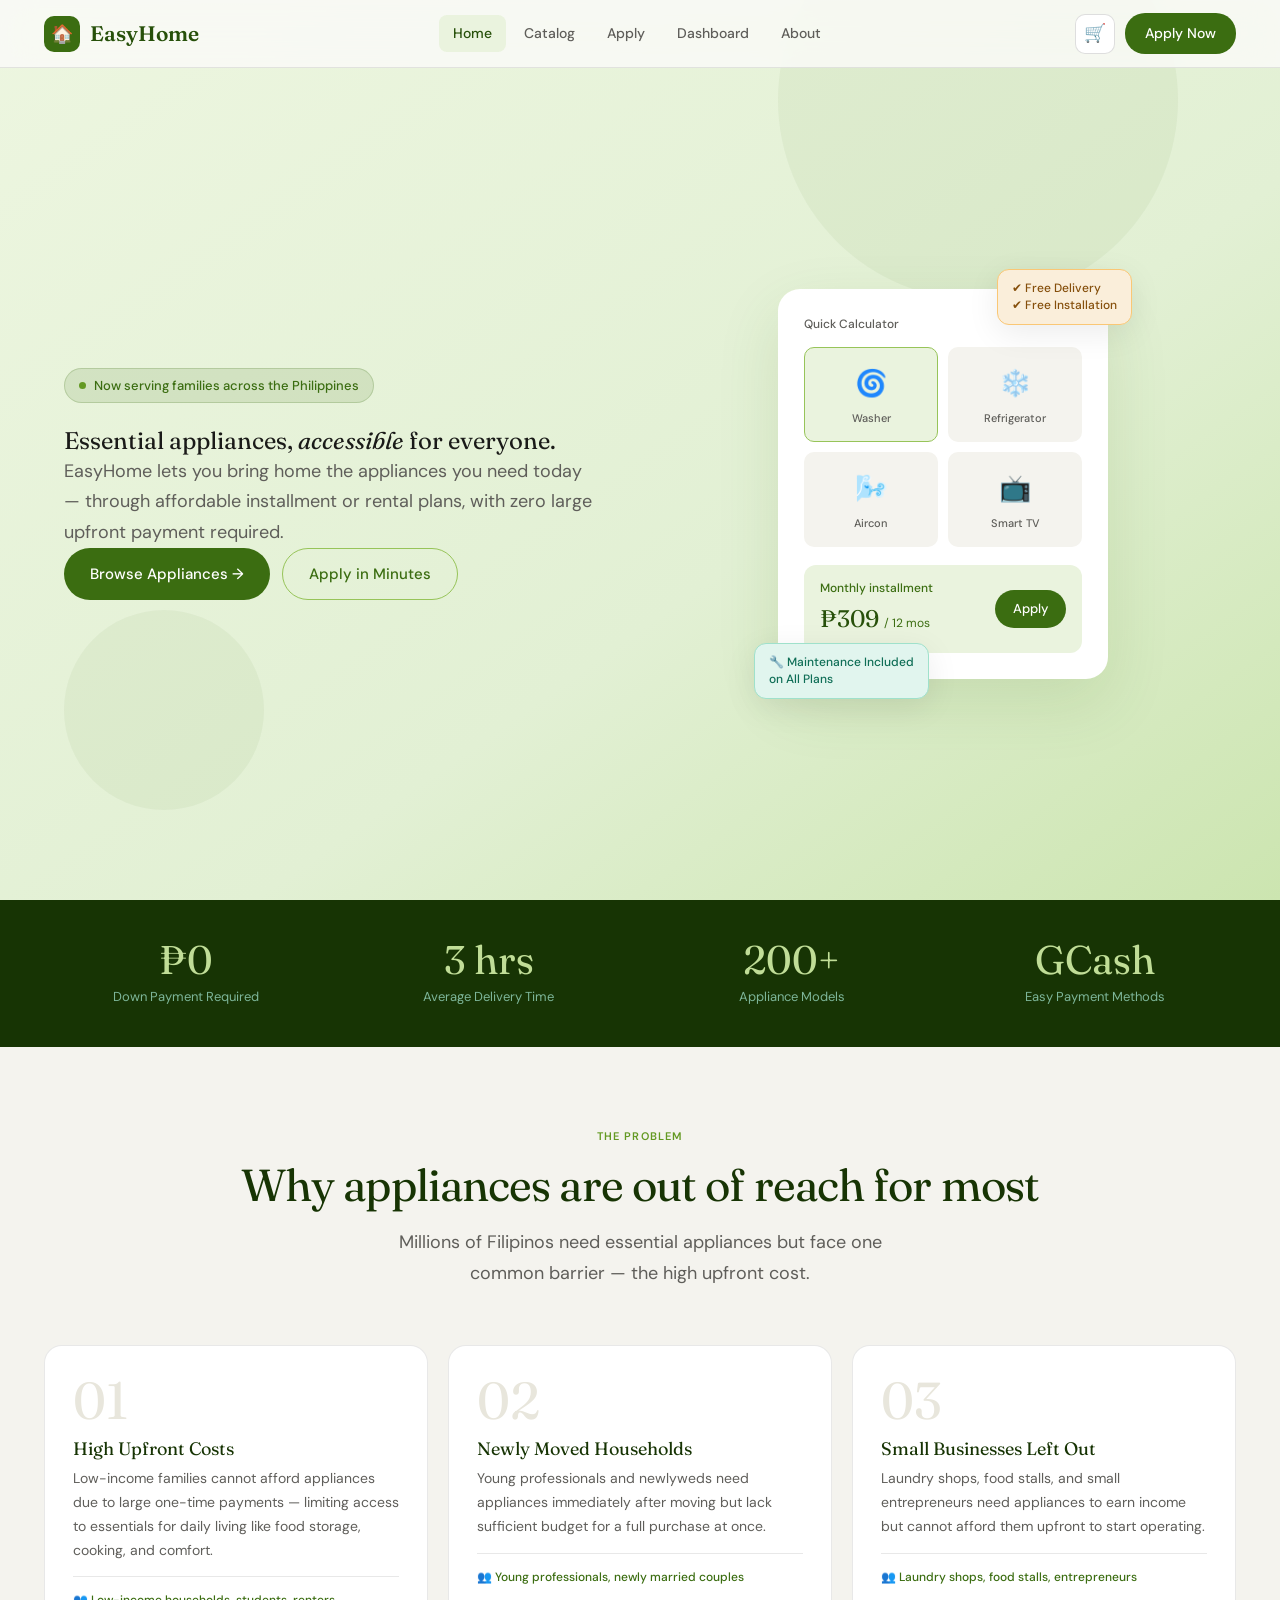
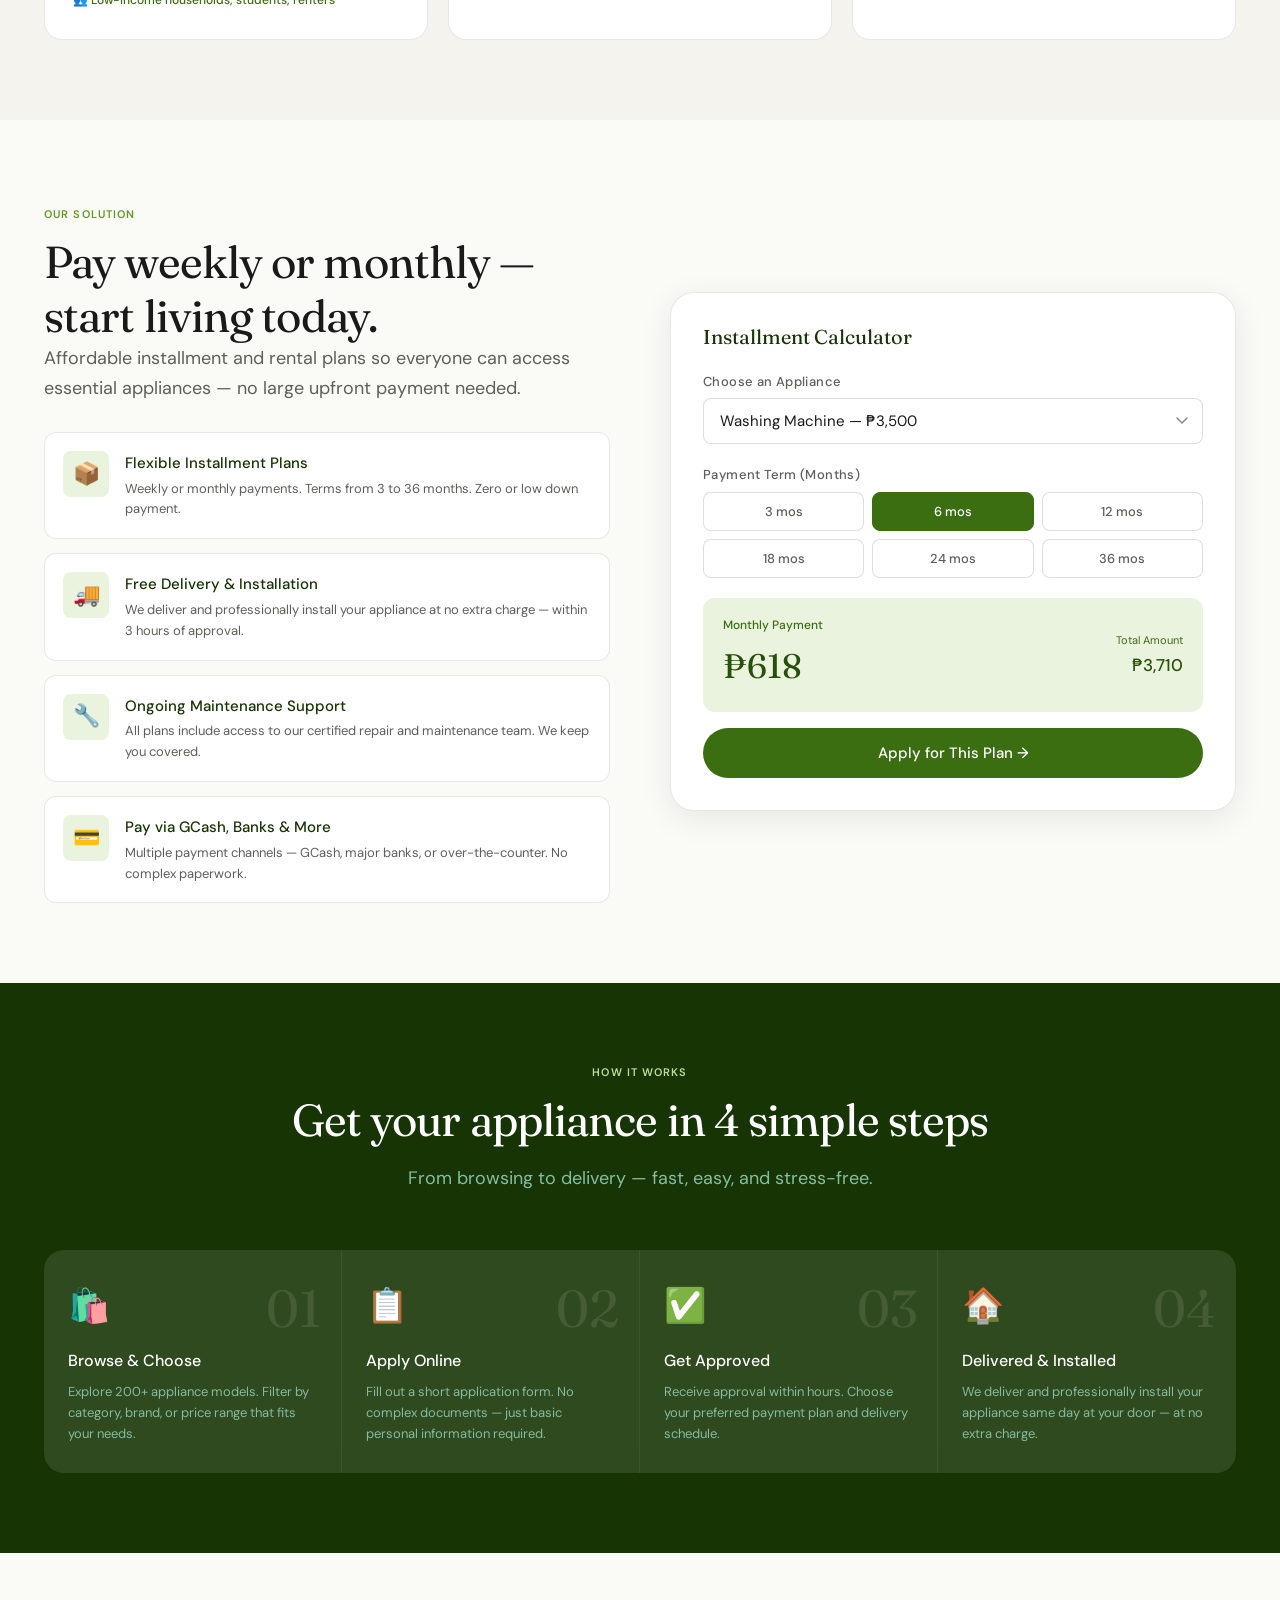
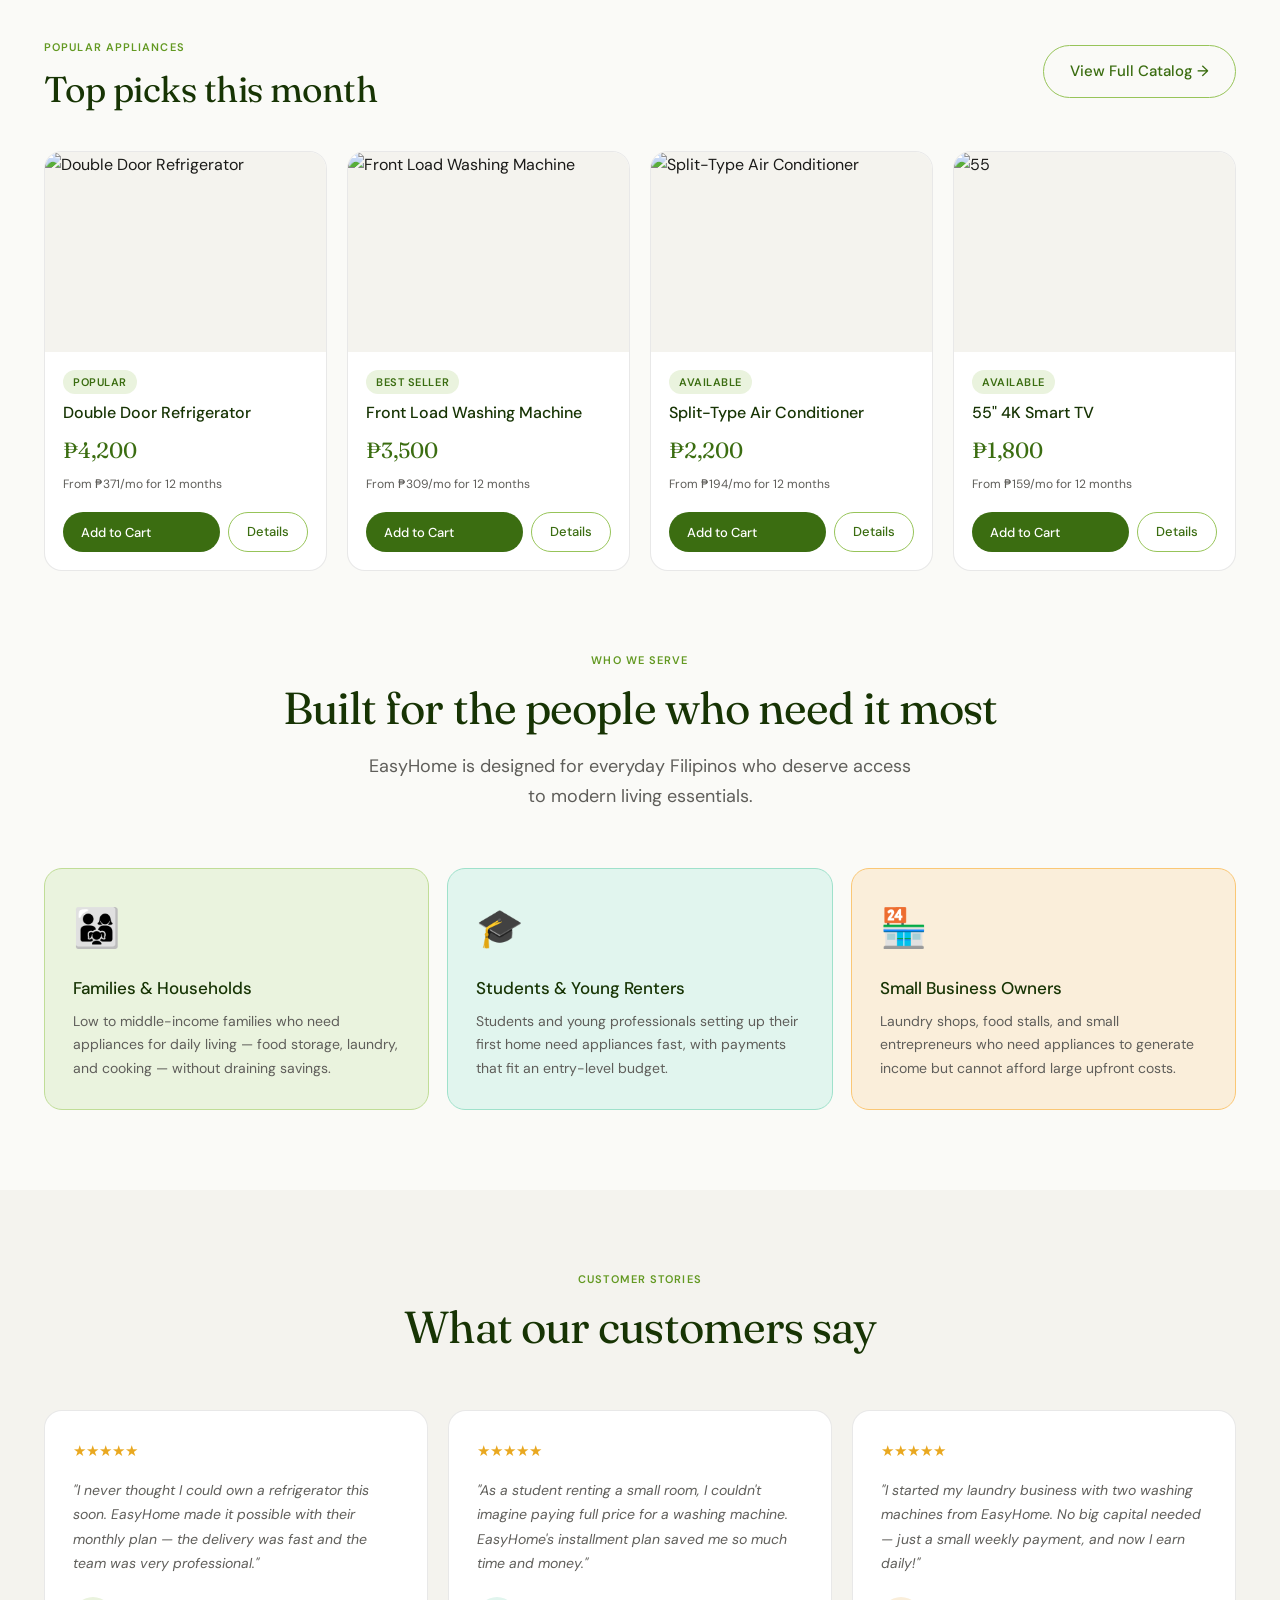
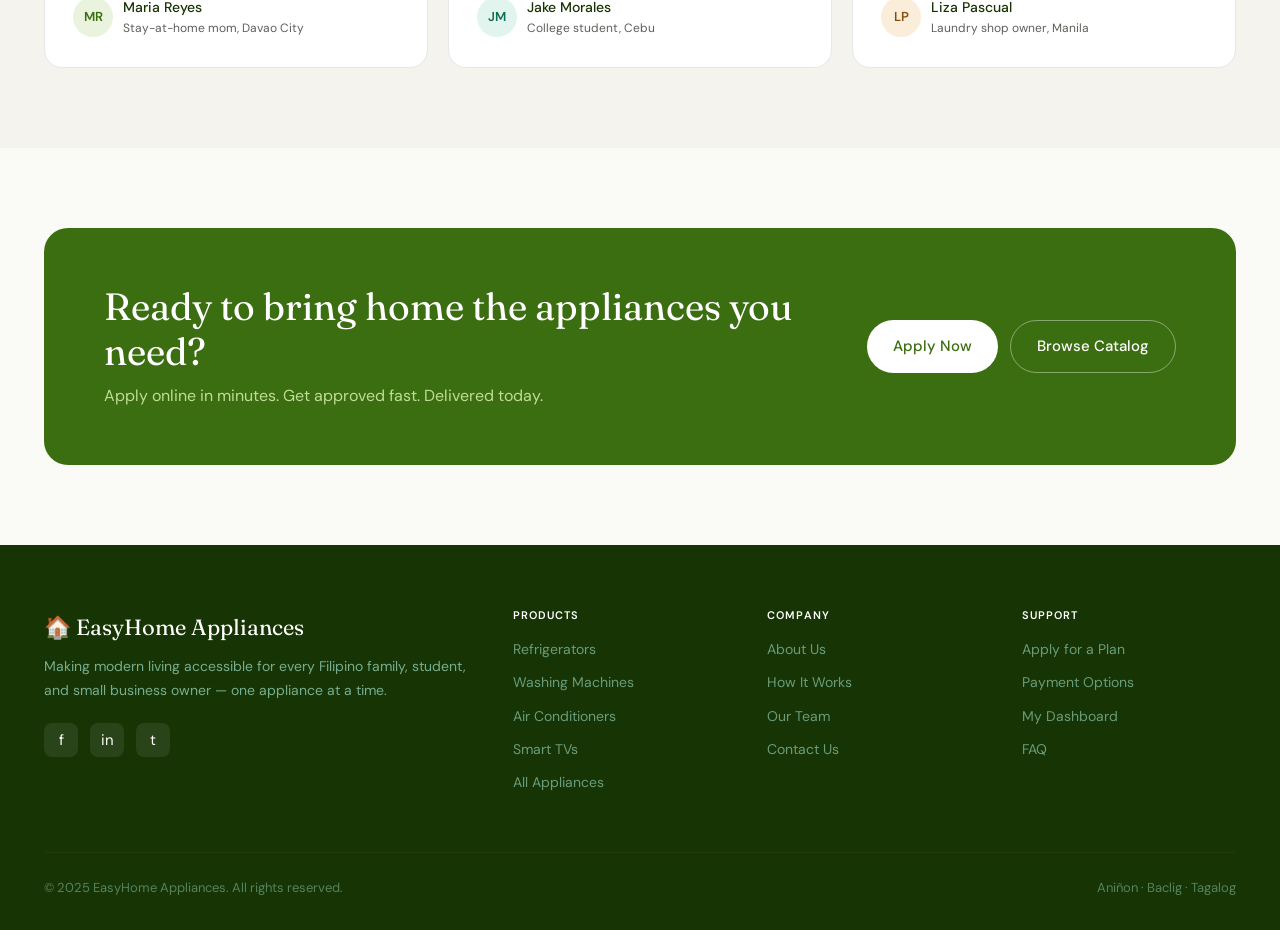
==== index.html @ 380e456b "Add files via upload" ====
<!DOCTYPE html>
<html lang="en">

<head>
  <meta charset="UTF-8">
  <meta name="viewport" content="width=device-width, initial-scale=1.0">
  <title>EasyHome Appliances – Affordable Access to Essential Home Appliances</title>
  <meta name="description"
    content="EasyHome Appliances – Get essential home appliances through affordable installment and rental plans. Zero large upfront payment. Free delivery and installation.">
  <link rel="icon" type="image/svg+xml"
    href="data:image/svg+xml,<svg xmlns='http://www.w3.org/2000/svg' viewBox='0 0 32 32'><rect width='32' height='32' rx='8' fill='%233B6D11'/><text y='22' x='5' font-size='20'>🏠</text></svg>">
  <link
    href="https://fonts.googleapis.com/css2?family=Fraunces:ital,wght@0,300;0,400;0,500;0,600;1,400;1,500&family=DM+Sans:wght@300;400;500;600&display=swap"
    rel="stylesheet">
  <link rel="stylesheet" href="shared.css">
  <style>
    /* PAGE-SPECIFIC */
    .hero-section {
      min-height: 100vh;
      padding-top: var(--nav-h);
      display: grid;
      grid-template-columns: 1fr 1fr;
      align-items: center;
      gap: 60px;
      background: linear-gradient(145deg, #edf6e0 0%, #e2f0d4 60%, #cce5b0 100%);
      position: relative;
      overflow: hidden;
    }

    .hero-content {
      padding: 80px 0 80px 5vw;
      max-width: 600px;
    }

    .hero-badge {
      display: inline-flex;
      align-items: center;
      gap: 8px;
      background: rgba(59, 109, 17, .12);
      border: 1px solid rgba(59, 109, 17, .2);
      color: var(--g600);
      padding: 6px 14px;
      border-radius: 20px;
      font-size: 13px;
      font-weight: 500;
      margin-bottom: 24px;
    }

    .hero-badge .dot {
      width: 7px;
      height: 7px;
      background: var(--g400);
      border-radius: 50%;
      animation: pulse 2s infinite;
    }

    @keyframes pulse {

      0%,
      100% {
        opacity: 1;
      }

      50% {
        opacity: .4;
      }
    }

    .hero h1 {
      font-size: clamp(42px, 5.5vw, 68px);
      letter-spacing: -0.028em;
      color: var(--g900);
      margin-bottom: 20px;
    }

    .hero h1 em {
      font-style: italic;
      color: var(--g400);
    }

    .hero .lead {
      max-width: 480px;
      margin-bottom: 36px;
    }

    .hero-btns {
      display: flex;
      gap: 12px;
      flex-wrap: wrap;
    }

    .hero-visual {
      padding-right: 5vw;
      display: flex;
      justify-content: center;
    }

    .hero-card {
      background: white;
      border-radius: 22px;
      padding: 26px;
      box-shadow: 0 24px 64px rgba(59, 109, 17, .12);
      width: 330px;
      position: relative;
      animation: heroFloat 6s ease-in-out infinite;
    }

    @keyframes heroFloat {

      0%,
      100% {
        transform: translateY(0);
      }

      50% {
        transform: translateY(-10px);
      }
    }

    .hero-card-appliances {
      display: grid;
      grid-template-columns: 1fr 1fr;
      gap: 10px;
      margin-bottom: 18px;
    }

    .hca-item {
      background: var(--gray1);
      border-radius: 10px;
      padding: 14px;
      text-align: center;
      cursor: pointer;
      border: 1.5px solid transparent;
      transition: all var(--transition);
    }

    .hca-item:hover,
    .hca-item.active {
      background: var(--g50);
      border-color: var(--g200);
    }

    .hca-icon {
      font-size: 26px;
    }

    .hca-name {
      font-size: 11px;
      font-weight: 500;
      color: var(--muted);
      margin-top: 4px;
    }

    .hero-plan-strip {
      background: var(--g50);
      border-radius: 12px;
      padding: 14px 16px;
      display: flex;
      align-items: center;
      justify-content: space-between;
    }

    .hero-plan-label {
      font-size: 12px;
      color: var(--g600);
      font-weight: 500;
    }

    .hero-plan-price {
      font-family: 'Fraunces', serif;
      font-size: 24px;
      color: var(--g800);
    }

    .hero-plan-price small {
      font-family: 'DM Sans';
      font-size: 12px;
      color: var(--g600);
    }

    .hero-pill {
      position: absolute;
      border-radius: 12px;
      padding: 10px 14px;
      font-size: 12px;
      font-weight: 500;
      line-height: 1.4;
      box-shadow: var(--shadow-md);
      animation: heroFloat 6s ease-in-out infinite;
    }

    .hero-pill-1 {
      top: -20px;
      right: -24px;
      background: var(--a50);
      color: var(--a600);
      border: 1px solid var(--a100);
      animation-delay: -2s;
    }

    .hero-pill-2 {
      bottom: -20px;
      left: -24px;
      background: var(--t50);
      color: var(--t600);
      border: 1px solid var(--t100);
      animation-delay: -4s;
    }

    .hero-circles {
      position: absolute;
      inset: 0;
      pointer-events: none;
    }

    .hc {
      position: absolute;
      border-radius: 50%;
      background: rgba(59, 109, 17, .05);
    }

    /* PROBLEMS SECTION */
    .problems-section {
      background: var(--gray1);
      padding: 80px 0;
    }

    /* SOLUTION SECTION */
    .solution-grid {
      display: grid;
      grid-template-columns: 1fr 1fr;
      gap: 60px;
      align-items: center;
    }

    .solution-features {
      display: flex;
      flex-direction: column;
      gap: 14px;
    }

    .calc-card {
      background: white;
      border-radius: var(--radius-xl);
      padding: 32px;
      border: 1px solid var(--border);
      box-shadow: var(--shadow-md);
    }

    .months-grid {
      display: grid;
      grid-template-columns: repeat(3, 1fr);
      gap: 8px;
    }

    .month-btn {
      padding: 10px 6px;
      border: 1.5px solid var(--border-md);
      border-radius: var(--radius-sm);
      background: white;
      font-size: 13px;
      color: var(--muted);
      font-family: 'DM Sans';
      transition: all var(--transition);
      font-weight: 500;
    }

    .month-btn:hover {
      border-color: var(--g200);
      color: var(--g600);
    }

    .month-btn.active {
      background: var(--g600);
      color: white;
      border-color: var(--g600);
    }

    .calc-result-box {
      background: var(--g50);
      border-radius: var(--radius-md);
      padding: 18px 20px;
      margin-top: 18px;
      display: flex;
      align-items: center;
      justify-content: space-between;
    }

    .calc-monthly-amt {
      font-family: 'Fraunces', serif;
      font-size: 34px;
      color: var(--g800);
    }

    /* HOW IT WORKS */
    .how-section {
      background: var(--g900);
      padding: 80px 0;
    }

    .how-grid {
      display: grid;
      grid-template-columns: repeat(4, 1fr);
      background: rgba(255, 255, 255, .06);
      border-radius: 20px;
      overflow: hidden;
    }

    /* CATALOG PREVIEW */
    .products-grid {
      display: grid;
      grid-template-columns: repeat(auto-fill, minmax(250px, 1fr));
      gap: 20px;
    }

    /* WHO WE SERVE */
    .users-grid {
      display: grid;
      grid-template-columns: repeat(3, 1fr);
      gap: 18px;
    }

    .user-card {
      border-radius: var(--radius-lg);
      padding: 28px;
      border: 1px solid transparent;
      transition: transform var(--transition), box-shadow var(--transition);
    }

    .user-card:hover {
      transform: translateY(-3px);
      box-shadow: var(--shadow-md);
    }

    .uc-green {
      background: var(--g50);
      border-color: var(--g100);
    }

    .uc-teal {
      background: var(--t50);
      border-color: var(--t100);
    }

    .uc-amber {
      background: var(--a50);
      border-color: var(--a100);
    }

    .user-emoji {
      font-size: 38px;
      margin-bottom: 14px;
    }

    .user-type {
      font-size: 17px;
      font-weight: 500;
      color: var(--g900);
      margin-bottom: 8px;
    }

    .user-desc {
      font-size: 14px;
      color: var(--muted);
      line-height: 1.7;
    }

    @media (max-width:900px) {
      .hero-section {
        grid-template-columns: 1fr;
      }

      .hero-visual {
        display: none;
      }

      .hero-content {
        padding: 80px 5vw 60px;
      }

      .solution-grid {
        grid-template-columns: 1fr;
      }

      .how-grid {
        grid-template-columns: repeat(2, 1fr);
      }

      .users-grid {
        grid-template-columns: 1fr;
      }
    }

    @media (max-width:768px) {
      .how-grid {
        grid-template-columns: 1fr;
      }
    }
  </style>
</head>

<body>

  <!-- ════════════ NAV ════════════ -->
  <nav id="main-nav">
    <div class="nav-inner">
      <a class="nav-logo" href="index.html">
        <div class="nav-logo-mark">🏠</div>
        EasyHome
      </a>
      <div class="nav-links">
        <a class="nav-link active" href="index.html">Home</a>
        <a class="nav-link" href="catalog.html">Catalog</a>
        <a class="nav-link" href="apply.html">Apply</a>
        <a class="nav-link" href="dashboard.html">Dashboard</a>
        <a class="nav-link" href="about.html">About</a>
      </div>
      <div class="nav-actions">
        <a class="nav-cart-btn" href="dashboard.html#cart">
          🛒
          <span id="cart-badge"></span>
        </a>
        <a class="btn-nav-primary" href="apply.html">Apply Now</a>
        <button class="hamburger" id="hamburger" aria-label="Menu">
          <span></span><span></span><span></span>
        </button>
      </div>
    </div>
  </nav>

  <!-- Mobile Menu -->
  <div class="mobile-menu" id="mobile-menu">
    <a class="nav-link" href="index.html">Home</a>
    <a class="nav-link" href="catalog.html">Catalog</a>
    <a class="nav-link" href="apply.html">Apply</a>
    <a class="nav-link" href="dashboard.html">Dashboard</a>
    <a class="nav-link" href="about.html">About</a>
    <a class="btn btn-primary btn-sm" href="apply.html" style="margin-top:8px;width:fit-content;">Apply Now</a>
  </div>

  <!-- ════════════ HERO ════════════ -->
  <section class="hero-section">
    <div class="hero-circles">
      <div class="hc"
        style="width:400px;height:400px;top:-100px;right:8%;animation:floatCircle 14s ease-in-out infinite;"></div>
      <div class="hc"
        style="width:200px;height:200px;bottom:10%;left:5%;animation:floatCircle 10s ease-in-out infinite reverse;">
      </div>
    </div>
    <div class="hero-content">
      <div class="hero-badge" data-reveal><span class="dot"></span> Now serving families across the Philippines</div>
      <h1 data-reveal data-reveal-delay="1">Essential appliances, <em>accessible</em> for everyone.</h1>
      <p class="lead" data-reveal data-reveal-delay="2">EasyHome lets you bring home the appliances you need today —
        through affordable installment or rental plans, with zero large upfront payment required.</p>
      <div class="hero-btns" data-reveal data-reveal-delay="3">
        <a class="btn btn-primary" href="catalog.html">Browse Appliances →</a>
        <a class="btn btn-secondary" href="apply.html">Apply in Minutes</a>
      </div>
    </div>
    <div class="hero-visual" data-reveal data-reveal-delay="2">
      <div class="hero-card">
        <p style="font-size:12px;color:var(--muted);font-weight:500;margin-bottom:12px;">Quick Calculator</p>
        <div class="hero-card-appliances">
          <div class="hca-item active" onclick="heroSetAppliance(this,3500)">
            <div class="hca-icon">🌀</div>
            <div class="hca-name">Washer</div>
          </div>
          <div class="hca-item" onclick="heroSetAppliance(this,4200)">
            <div class="hca-icon">❄️</div>
            <div class="hca-name">Refrigerator</div>
          </div>
          <div class="hca-item" onclick="heroSetAppliance(this,2200)">
            <div class="hca-icon">🌬️</div>
            <div class="hca-name">Aircon</div>
          </div>
          <div class="hca-item" onclick="heroSetAppliance(this,1800)">
            <div class="hca-icon">📺</div>
            <div class="hca-name">Smart TV</div>
          </div>
        </div>
        <div class="hero-plan-strip">
          <div>
            <div class="hero-plan-label">Monthly installment</div>
            <div class="hero-plan-price" id="hero-price">₱309 <small>/ 12 mos</small></div>
          </div>
          <a href="apply.html" class="btn btn-primary btn-sm">Apply</a>
        </div>
        <div class="hero-pill hero-pill-1">✔ Free Delivery<br>✔ Free Installation</div>
        <div class="hero-pill hero-pill-2">🔧 Maintenance Included<br>on All Plans</div>
      </div>
    </div>
  </section>

  <!-- ════════════ STATS ════════════ -->
  <section class="stats-bar">
    <div class="container">
      <div class="stats-grid">
        <div data-reveal>
          <div class="stat-num">₱0</div>
          <div class="stat-label">Down Payment Required</div>
        </div>
        <div data-reveal data-reveal-delay="1">
          <div class="stat-num">3 hrs</div>
          <div class="stat-label">Average Delivery Time</div>
        </div>
        <div data-reveal data-reveal-delay="2">
          <div class="stat-num">200+</div>
          <div class="stat-label">Appliance Models</div>
        </div>
        <div data-reveal data-reveal-delay="3">
          <div class="stat-num">GCash</div>
          <div class="stat-label">Easy Payment Methods</div>
        </div>
      </div>
    </div>
  </section>

  <!-- ════════════ PROBLEMS ════════════ -->
  <section class="problems-section" id="problems">
    <div class="container">
      <div class="section-header" data-reveal>
        <span class="label">The Problem</span>
        <h2 class="display-2">Why appliances are out of reach for most</h2>
        <p class="lead">Millions of Filipinos need essential appliances but face one common barrier — the high upfront
          cost.</p>
      </div>
      <div class="grid-3">
        <div class="problem-card" data-reveal>
          <div class="problem-num">01</div>
          <h3 class="problem-title">High Upfront Costs</h3>
          <p class="problem-desc">Low-income families cannot afford appliances due to large one-time payments — limiting
            access to essentials for daily living like food storage, cooking, and comfort.</p>
          <div class="problem-who">👥 Low-income households, students, renters</div>
        </div>
        <div class="problem-card" data-reveal data-reveal-delay="1">
          <div class="problem-num">02</div>
          <h3 class="problem-title">Newly Moved Households</h3>
          <p class="problem-desc">Young professionals and newlyweds need appliances immediately after moving but lack
            sufficient budget for a full purchase at once.</p>
          <div class="problem-who">👥 Young professionals, newly married couples</div>
        </div>
        <div class="problem-card" data-reveal data-reveal-delay="2">
          <div class="problem-num">03</div>
          <h3 class="problem-title">Small Businesses Left Out</h3>
          <p class="problem-desc">Laundry shops, food stalls, and small entrepreneurs need appliances to earn income but
            cannot afford them upfront to start operating.</p>
          <div class="problem-who">👥 Laundry shops, food stalls, entrepreneurs</div>
        </div>
      </div>
    </div>
  </section>

  <!-- ════════════ SOLUTION ════════════ -->
  <section class="section" id="solution">
    <div class="container">
      <div class="solution-grid">
        <div>
          <span class="label" data-reveal>Our Solution</span>
          <h2 class="display-2" data-reveal data-reveal-delay="1">Pay weekly or monthly —<br>start living today.</h2>
          <p class="lead" data-reveal data-reveal-delay="2" style="margin-bottom:28px;">Affordable installment and
            rental plans so everyone can access essential appliances — no large upfront payment needed.</p>
          <div class="solution-features">
            <div class="feature-row" data-reveal>
              <div class="feature-icon">📦</div>
              <div>
                <div class="feature-title">Flexible Installment Plans</div>
                <div class="feature-desc">Weekly or monthly payments. Terms from 3 to 36 months. Zero or low down
                  payment.</div>
              </div>
            </div>
            <div class="feature-row" data-reveal data-reveal-delay="1">
              <div class="feature-icon">🚚</div>
              <div>
                <div class="feature-title">Free Delivery & Installation</div>
                <div class="feature-desc">We deliver and professionally install your appliance at no extra charge —
                  within 3 hours of approval.</div>
              </div>
            </div>
            <div class="feature-row" data-reveal data-reveal-delay="2">
              <div class="feature-icon">🔧</div>
              <div>
                <div class="feature-title">Ongoing Maintenance Support</div>
                <div class="feature-desc">All plans include access to our certified repair and maintenance team. We keep
                  you covered.</div>
              </div>
            </div>
            <div class="feature-row" data-reveal data-reveal-delay="3">
              <div class="feature-icon">💳</div>
              <div>
                <div class="feature-title">Pay via GCash, Banks & More</div>
                <div class="feature-desc">Multiple payment channels — GCash, major banks, or over-the-counter. No
                  complex paperwork.</div>
              </div>
            </div>
          </div>
        </div>
        <!-- CALCULATOR -->
        <div class="calc-card" data-reveal data-reveal-delay="2">
          <h3 style="font-size:20px;color:var(--g900);margin-bottom:22px;">Installment Calculator</h3>
          <div class="form-group">
            <label class="form-label">Choose an Appliance</label>
            <select class="form-select" id="calc-select" onchange="calcUpdate()">
              <option value="3500">Washing Machine — ₱3,500</option>
              <option value="4200">Refrigerator — ₱4,200</option>
              <option value="2200">Air Conditioner — ₱2,200</option>
              <option value="1800">Smart TV — ₱1,800</option>
              <option value="1200">Electric Fan — ₱1,200</option>
              <option value="900">Rice Cooker — ₱900</option>
              <option value="5500">Side-by-Side Ref — ₱5,500</option>
              <option value="6800">Inverter Aircon — ₱6,800</option>
            </select>
          </div>
          <div class="form-group">
            <label class="form-label">Payment Term (Months)</label>
            <div class="months-grid">
              <button class="month-btn" onclick="setMonths(3,this)">3 mos</button>
              <button class="month-btn active" onclick="setMonths(6,this)">6 mos</button>
              <button class="month-btn" onclick="setMonths(12,this)">12 mos</button>
              <button class="month-btn" onclick="setMonths(18,this)">18 mos</button>
              <button class="month-btn" onclick="setMonths(24,this)">24 mos</button>
              <button class="month-btn" onclick="setMonths(36,this)">36 mos</button>
            </div>
          </div>
          <div class="calc-result-box">
            <div>
              <div style="font-size:12px;color:var(--g600);font-weight:500;margin-bottom:2px;">Monthly Payment</div>
              <div class="calc-monthly-amt" id="calc-monthly">₱617</div>
            </div>
            <div style="text-align:right;">
              <div style="font-size:11px;color:var(--g600);margin-bottom:2px;">Total Amount</div>
              <div style="font-size:17px;font-weight:500;color:var(--g800);" id="calc-total">₱3,700</div>
            </div>
          </div>
          <a href="apply.html" class="btn btn-primary" style="width:100%;justify-content:center;margin-top:16px;">Apply
            for This Plan →</a>
        </div>
      </div>
    </div>
  </section>

  <!-- ════════════ HOW IT WORKS ════════════ -->
  <section class="how-section" id="howitworks">
    <div class="container">
      <div class="section-header" data-reveal>
        <span class="label" style="color:var(--g100);">How It Works</span>
        <h2 class="display-2" style="color:white;">Get your appliance in 4 simple steps</h2>
        <p class="lead" style="color:var(--t100);opacity:.8;">From browsing to delivery — fast, easy, and stress-free.
        </p>
      </div>
      <div class="how-grid">
        <div class="step-card" data-reveal>
          <div class="step-num">01</div>
          <div class="step-icon">🛍️</div>
          <div class="step-title">Browse & Choose</div>
          <div class="step-desc">Explore 200+ appliance models. Filter by category, brand, or price range that fits your
            needs.</div>
        </div>
        <div class="step-card" data-reveal data-reveal-delay="1">
          <div class="step-num">02</div>
          <div class="step-icon">📋</div>
          <div class="step-title">Apply Online</div>
          <div class="step-desc">Fill out a short application form. No complex documents — just basic personal
            information required.</div>
        </div>
        <div class="step-card" data-reveal data-reveal-delay="2">
          <div class="step-num">03</div>
          <div class="step-icon">✅</div>
          <div class="step-title">Get Approved</div>
          <div class="step-desc">Receive approval within hours. Choose your preferred payment plan and delivery
            schedule.</div>
        </div>
        <div class="step-card" data-reveal data-reveal-delay="3">
          <div class="step-num">04</div>
          <div class="step-icon">🏠</div>
          <div class="step-title">Delivered & Installed</div>
          <div class="step-desc">We deliver and professionally install your appliance same day at your door — at no
            extra charge.</div>
        </div>
      </div>
    </div>
  </section>

  <!-- ════════════ FEATURED PRODUCTS ════════════ -->
  <section class="section">
    <div class="container">
      <div
        style="display:flex;align-items:center;justify-content:space-between;margin-bottom:40px;flex-wrap:wrap;gap:16px;">
        <div>
          <span class="label">Popular Appliances</span>
          <h2 class="display-3" style="color:var(--g900);">Top picks this month</h2>
        </div>
        <a class="btn btn-secondary" href="catalog.html">View Full Catalog →</a>
      </div>
      <div class="products-grid" id="featured-products"></div>
    </div>
  </section>

  <!-- ════════════ WHO WE SERVE ════════════ -->
  <section class="section" style="padding-top:0;">
    <div class="container">
      <div class="section-header" data-reveal>
        <span class="label">Who We Serve</span>
        <h2 class="display-2">Built for the people who need it most</h2>
        <p class="lead">EasyHome is designed for everyday Filipinos who deserve access to modern living essentials.</p>
      </div>
      <div class="users-grid">
        <div class="user-card uc-green" data-reveal>
          <div class="user-emoji">👨‍👩‍👧</div>
          <div class="user-type">Families & Households</div>
          <div class="user-desc">Low to middle-income families who need appliances for daily living — food storage,
            laundry, and cooking — without draining savings.</div>
        </div>
        <div class="user-card uc-teal" data-reveal data-reveal-delay="1">
          <div class="user-emoji">🎓</div>
          <div class="user-type">Students & Young Renters</div>
          <div class="user-desc">Students and young professionals setting up their first home need appliances fast, with
            payments that fit an entry-level budget.</div>
        </div>
        <div class="user-card uc-amber" data-reveal data-reveal-delay="2">
          <div class="user-emoji">🏪</div>
          <div class="user-type">Small Business Owners</div>
          <div class="user-desc">Laundry shops, food stalls, and small entrepreneurs who need appliances to generate
            income but cannot afford large upfront costs.</div>
        </div>
      </div>
    </div>
  </section>

  <!-- ════════════ TESTIMONIALS ════════════ -->
  <section class="section" style="background:var(--gray1);padding:80px 0;">
    <div class="container">
      <div class="section-header" data-reveal>
        <span class="label">Customer Stories</span>
        <h2 class="display-2">What our customers say</h2>
      </div>
      <div class="grid-3">
        <div class="testi-card" data-reveal>
          <div class="testi-stars">★★★★★</div>
          <p class="testi-text">"I never thought I could own a refrigerator this soon. EasyHome made it possible with
            their monthly plan — the delivery was fast and the team was very professional."</p>
          <div class="testi-author">
            <div class="avatar" style="background:var(--g50);color:var(--g600);">MR</div>
            <div>
              <div style="font-size:14px;font-weight:500;color:var(--g900);">Maria Reyes</div>
              <div style="font-size:12px;color:var(--muted);">Stay-at-home mom, Davao City</div>
            </div>
          </div>
        </div>
        <div class="testi-card" data-reveal data-reveal-delay="1">
          <div class="testi-stars">★★★★★</div>
          <p class="testi-text">"As a student renting a small room, I couldn't imagine paying full price for a washing
            machine. EasyHome's installment plan saved me so much time and money."</p>
          <div class="testi-author">
            <div class="avatar" style="background:var(--t50);color:var(--t600);">JM</div>
            <div>
              <div style="font-size:14px;font-weight:500;color:var(--g900);">Jake Morales</div>
              <div style="font-size:12px;color:var(--muted);">College student, Cebu</div>
            </div>
          </div>
        </div>
        <div class="testi-card" data-reveal data-reveal-delay="2">
          <div class="testi-stars">★★★★★</div>
          <p class="testi-text">"I started my laundry business with two washing machines from EasyHome. No big capital
            needed — just a small weekly payment, and now I earn daily!"</p>
          <div class="testi-author">
            <div class="avatar" style="background:var(--a50);color:var(--a600);">LP</div>
            <div>
              <div style="font-size:14px;font-weight:500;color:var(--g900);">Liza Pascual</div>
              <div style="font-size:12px;color:var(--muted);">Laundry shop owner, Manila</div>
            </div>
          </div>
        </div>
      </div>
    </div>
  </section>

  <!-- ════════════ CTA BANNER ════════════ -->
  <section class="section">
    <div class="container">
      <div class="cta-banner" data-reveal>
        <div>
          <h2>Ready to bring home the appliances you need?</h2>
          <p>Apply online in minutes. Get approved fast. Delivered today.</p>
        </div>
        <div class="cta-actions">
          <a class="btn btn-white" href="apply.html">Apply Now</a>
          <a class="btn btn-outline-white" href="catalog.html">Browse Catalog</a>
        </div>
      </div>
    </div>
  </section>

  <!-- ════════════ FOOTER ════════════ -->
  <footer>
    <div class="container">
      <div class="footer-grid">
        <div>
          <div class="footer-logo">🏠 EasyHome Appliances</div>
          <p class="footer-tagline">Making modern living accessible for every Filipino family, student, and small
            business owner — one appliance at a time.</p>
          <div class="footer-socials" style="margin-top:20px;">
            <button class="footer-social-btn">f</button>
            <button class="footer-social-btn">in</button>
            <button class="footer-social-btn">t</button>
          </div>
        </div>
        <div class="footer-col">
          <h5>Products</h5>
          <a href="catalog.html">Refrigerators</a>
          <a href="catalog.html">Washing Machines</a>
          <a href="catalog.html">Air Conditioners</a>
          <a href="catalog.html">Smart TVs</a>
          <a href="catalog.html">All Appliances</a>
        </div>
        <div class="footer-col">
          <h5>Company</h5>
          <a href="about.html">About Us</a>
          <a href="index.html#howitworks">How It Works</a>
          <a href="about.html#team">Our Team</a>
          <a href="about.html#contact">Contact Us</a>
        </div>
        <div class="footer-col">
          <h5>Support</h5>
          <a href="apply.html">Apply for a Plan</a>
          <a href="apply.html">Payment Options</a>
          <a href="dashboard.html">My Dashboard</a>
          <a href="about.html#faq">FAQ</a>
        </div>
      </div>
      <div class="footer-bottom">
        <span>© 2025 EasyHome Appliances. All rights reserved.</span>
        <span>Aniñon · Baclig · Tagalog</span>
      </div>
    </div>
  </footer>

  <script src="shared.js"></script>
  <script>
    const APPLIANCES = [
      { id: 1, name: 'Double Door Refrigerator', price: 4200, img: 'https://images.unsplash.com/photo-1571175443880-49e1d25b2bc5?w=500&q=80', category: 'refrigerators', badge: 'Popular' },
      { id: 2, name: 'Front Load Washing Machine', price: 3500, img: 'https://images.unsplash.com/photo-1626806787461-102c1bfaaea1?w=500&q=80', category: 'washers', badge: 'Best Seller' },
      { id: 3, name: 'Split-Type Air Conditioner', price: 2200, img: 'https://images.unsplash.com/photo-1585771724684-38269d6639fd?w=500&q=80', category: 'aircon', badge: 'Available' },
      { id: 4, name: '55" 4K Smart TV', price: 1800, img: 'https://images.unsplash.com/photo-1593359677879-a4bb92f829d1?w=500&q=80', category: 'tvs', badge: 'Available' },
    ];

    function renderFeatured() {
      const grid = document.getElementById('featured-products');
      grid.innerHTML = APPLIANCES.map(a => `
    <div class="product-card card-hover" data-reveal>
      <img class="product-img" src="${a.img}" alt="${a.name}" loading="lazy" onerror="this.style.background='var(--gray1)'">
      <div class="product-body">
        <span class="badge badge-green" style="width:fit-content;">${a.badge}</span>
        <div class="product-name">${a.name}</div>
        <div class="product-price">₱${a.price.toLocaleString()}</div>
        <div class="product-monthly">From ₱${Math.round(a.price * 1.06 / 12).toLocaleString()}/mo for 12 months</div>
      </div>
      <div class="product-actions">
        <button class="btn btn-primary btn-sm" style="flex:1;" onclick='Cart.add(${JSON.stringify(a)})'>Add to Cart</button>
        <a class="btn btn-secondary btn-sm" href="catalog.html">Details</a>
      </div>
    </div>
  `).join('');
      initScrollReveal();
    }

    // Calculator
    let calcMonths = 6;
    function setMonths(m, btn) {
      calcMonths = m;
      document.querySelectorAll('.month-btn').forEach(b => b.classList.remove('active'));
      btn.classList.add('active');
      calcUpdate();
    }
    function calcUpdate() {
      const price = parseFloat(document.getElementById('calc-select').value);
      const total = Math.round(price * 1.06);
      const monthly = Math.round(total / calcMonths);
      document.getElementById('calc-monthly').textContent = '₱' + monthly.toLocaleString();
      document.getElementById('calc-total').textContent = '₱' + total.toLocaleString();
    }

    // Hero calculator
    let heroPrice = 3500;
    function heroSetAppliance(el, price) {
      heroPrice = price;
      document.querySelectorAll('.hca-item').forEach(i => i.classList.remove('active'));
      el.classList.add('active');
      const m = Math.round(price * 1.06 / 12);
      document.getElementById('hero-price').innerHTML = `₱${m.toLocaleString()} <small>/ 12 mos</small>`;
    }

    // Hamburger
    document.getElementById('hamburger').addEventListener('click', function () {
      this.classList.toggle('open');
      const m = document.getElementById('mobile-menu');
      m.style.display = m.style.display === 'flex' ? 'none' : 'flex';
      m.classList.toggle('open');
    });

    calcUpdate();
    renderFeatured();
  </script>
</body>

</html>
---- shared.css ----
/* ============================================================
   EASYHOME APPLIANCES — GLOBAL STYLESHEET
   ============================================================ */

@import url('https://fonts.googleapis.com/css2?family=Fraunces:ital,wght@0,300;0,400;0,500;0,600;1,400;1,500&family=DM+Sans:wght@300;400;500;600&display=swap');

/* ── RESET & BASE ────────────────────────────────────────── */
*,
*::before,
*::after {
  box-sizing: border-box;
  margin: 0;
  padding: 0;
}

:root {
  --g50: #EAF3DE;
  --g100: #C0DD97;
  --g200: #97C459;
  --g400: #639922;
  --g600: #3B6D11;
  --g800: #27500A;
  --g900: #173404;
  --t50: #E1F5EE;
  --t100: #9FE1CB;
  --t400: #1D9E75;
  --t600: #0F6E56;
  --a50: #FAEEDA;
  --a100: #FAC775;
  --a400: #BA7517;
  --a600: #854F0B;
  --r50: #FCEBEB;
  --r400: #E24B4A;
  --r600: #A32D2D;
  --b50: #E6F1FB;
  --b400: #378ADD;
  --b600: #185FA5;
  --gray0: #FAFAF7;
  --gray1: #F4F3EE;
  --gray2: #E8E6DC;
  --gray4: #B4B2A9;
  --gray6: #5F5E5A;
  --gray9: #1A1A18;
  --surface: #FFFFFF;
  --text: #1A1A18;
  --muted: #5F5E5A;
  --hint: #888780;
  --border: rgba(0, 0, 0, 0.09);
  --border-md: rgba(0, 0, 0, 0.13);
  --shadow-sm: 0 2px 8px rgba(0, 0, 0, 0.06);
  --shadow-md: 0 8px 32px rgba(0, 0, 0, 0.08);
  --shadow-lg: 0 20px 60px rgba(0, 0, 0, 0.10);
  --radius-sm: 8px;
  --radius-md: 12px;
  --radius-lg: 18px;
  --radius-xl: 24px;
  --nav-h: 68px;
  --accent: #3B6D11;
  --accent-light: #EAF3DE;
  --transition: 0.22s cubic-bezier(.4, 0, .2, 1);
}

html {
  scroll-behavior: smooth;
  font-size: 16px;
}

body {
  font-family: 'DM Sans', sans-serif;
  background: var(--gray0);
  color: var(--text);
  line-height: 1.65;
  -webkit-font-smoothing: antialiased;
}

h1,
h2,
h3,
h4,
h5 {
  font-family: 'Fraunces', serif;
  font-weight: 400;
  line-height: 1.2;
}

a {
  text-decoration: none;
  color: inherit;
}

img {
  display: block;
  width: 100%;
  object-fit: cover;
}

button {
  cursor: pointer;
  font-family: inherit;
}

input,
select,
textarea {
  font-family: inherit;
}

/* ── NAVIGATION ──────────────────────────────────────────── */
#main-nav {
  position: fixed;
  top: 0;
  left: 0;
  right: 0;
  z-index: 1000;
  height: var(--nav-h);
  background: rgba(250, 250, 247, 0.88);
  backdrop-filter: blur(16px) saturate(1.6);
  -webkit-backdrop-filter: blur(16px) saturate(1.6);
  border-bottom: 1px solid var(--border);
  transition: transform 0.35s cubic-bezier(.4, 0, .2, 1), box-shadow var(--transition), background var(--transition);
}

#main-nav.scrolled {
  box-shadow: var(--shadow-md);
}

.nav-inner {
  max-width: 1240px;
  margin: 0 auto;
  height: 100%;
  padding: 0 24px;
  display: flex;
  align-items: center;
  justify-content: space-between;
  gap: 24px;
}

.nav-logo {
  display: flex;
  align-items: center;
  gap: 10px;
  font-family: 'Fraunces', serif;
  font-size: 21px;
  font-weight: 600;
  color: var(--g800);
  white-space: nowrap;
}

.nav-logo-mark {
  width: 36px;
  height: 36px;
  border-radius: 10px;
  background: var(--g600);
  color: white;
  display: flex;
  align-items: center;
  justify-content: center;
  font-size: 18px;
  flex-shrink: 0;
}

.nav-links {
  display: flex;
  align-items: center;
  gap: 4px;
  flex: 1;
  justify-content: center;
}

.nav-link {
  padding: 7px 14px;
  border-radius: 8px;
  font-size: 14px;
  font-weight: 500;
  color: var(--muted);
  transition: background var(--transition), color var(--transition);
  white-space: nowrap;
}

.nav-link:hover,
.nav-link.active {
  background: var(--g50);
  color: var(--g600);
}

.nav-link.active {
  color: var(--g800);
}

.nav-actions {
  display: flex;
  align-items: center;
  gap: 10px;
}

.nav-cart-btn {
  position: relative;
  width: 40px;
  height: 40px;
  border-radius: 10px;
  border: 1px solid var(--border-md);
  background: white;
  display: flex;
  align-items: center;
  justify-content: center;
  font-size: 18px;
  transition: background var(--transition);
}

.nav-cart-btn:hover {
  background: var(--g50);
}

#cart-badge {
  position: absolute;
  top: -4px;
  right: -4px;
  width: 18px;
  height: 18px;
  border-radius: 50%;
  background: var(--g600);
  color: white;
  font-size: 10px;
  font-weight: 600;
  display: none;
  align-items: center;
  justify-content: center;
  border: 2px solid var(--gray0);
}

.btn-nav-primary {
  padding: 9px 20px;
  border-radius: 20px;
  background: var(--g600);
  color: white;
  font-size: 14px;
  font-weight: 500;
  border: none;
  transition: background var(--transition), transform 0.1s;
  white-space: nowrap;
}

.btn-nav-primary:hover {
  background: var(--g800);
  transform: translateY(-1px);
}

.hamburger {
  display: none;
  flex-direction: column;
  gap: 5px;
  width: 40px;
  height: 40px;
  border: none;
  background: none;
  align-items: center;
  justify-content: center;
}

.hamburger span {
  display: block;
  width: 22px;
  height: 2px;
  background: var(--gray9);
  border-radius: 2px;
  transition: all 0.25s;
}

.hamburger.open span:nth-child(1) {
  transform: rotate(45deg) translate(5px, 5px);
}

.hamburger.open span:nth-child(2) {
  opacity: 0;
}

.hamburger.open span:nth-child(3) {
  transform: rotate(-45deg) translate(5px, -5px);
}

/* Mobile nav */
.mobile-menu {
  display: none;
  position: fixed;
  top: var(--nav-h);
  left: 0;
  right: 0;
  background: rgba(250, 250, 247, 0.98);
  backdrop-filter: blur(16px);
  border-bottom: 1px solid var(--border);
  z-index: 999;
  padding: 16px 24px 24px;
  flex-direction: column;
  gap: 4px;
  transform: translateY(-10px);
  opacity: 0;
  transition: transform 0.25s, opacity 0.25s;
}

.mobile-menu.open {
  transform: translateY(0);
  opacity: 1;
}

.mobile-menu .nav-link {
  display: block;
  padding: 12px 16px;
  font-size: 15px;
}

/* ── LAYOUT HELPERS ──────────────────────────────────────── */
.container {
  max-width: 1240px;
  margin: 0 auto;
  padding: 0 24px;
}

.page-top {
  padding-top: var(--nav-h);
}

.section {
  padding: 80px 0;
}

.section-sm {
  padding: 56px 0;
}

/* ── TYPOGRAPHY ──────────────────────────────────────────── */
.label {
  display: inline-block;
  font-size: 11px;
  font-weight: 600;
  letter-spacing: 0.1em;
  text-transform: uppercase;
  color: var(--g400);
  margin-bottom: 12px;
}

.display-1 {
  font-size: clamp(40px, 5.5vw, 68px);
  letter-spacing: -0.025em;
}

.display-2 {
  font-size: clamp(30px, 3.5vw, 48px);
  letter-spacing: -0.02em;
}

.display-3 {
  font-size: clamp(24px, 2.8vw, 36px);
  letter-spacing: -0.015em;
}

.lead {
  font-size: 18px;
  color: var(--muted);
  line-height: 1.7;
}

/* ── BUTTONS ─────────────────────────────────────────────── */
.btn {
  display: inline-flex;
  align-items: center;
  gap: 8px;
  padding: 13px 26px;
  border-radius: 30px;
  font-size: 15px;
  font-weight: 500;
  border: none;
  transition: all var(--transition);
  cursor: pointer;
  white-space: nowrap;
  text-decoration: none;
}

.btn-primary {
  background: var(--g600);
  color: white;
}

.btn-primary:hover {
  background: var(--g800);
  transform: translateY(-2px);
  box-shadow: 0 6px 20px rgba(59, 109, 17, .25);
}

.btn-secondary {
  background: transparent;
  color: var(--g600);
  border: 1.5px solid var(--g200);
}

.btn-secondary:hover {
  background: var(--g50);
  transform: translateY(-1px);
}

.btn-white {
  background: white;
  color: var(--g600);
}

.btn-white:hover {
  opacity: 0.9;
  transform: translateY(-1px);
}

.btn-outline-white {
  background: transparent;
  color: white;
  border: 1.5px solid rgba(255, 255, 255, .4);
}

.btn-outline-white:hover {
  background: rgba(255, 255, 255, .12);
}

.btn-sm {
  padding: 8px 18px;
  font-size: 13px;
}

.btn-icon {
  width: 40px;
  height: 40px;
  padding: 0;
  border-radius: 10px;
  justify-content: center;
}

.btn-danger {
  background: var(--r50);
  color: var(--r600);
  border: 1px solid #F7C1C1;
}

.btn-danger:hover {
  background: var(--r600);
  color: white;
}

.btn-success {
  background: var(--g600);
  color: white;
}

/* ── CARDS ───────────────────────────────────────────────── */
.card {
  background: var(--surface);
  border-radius: var(--radius-lg);
  border: 1px solid var(--border);
  overflow: hidden;
}

.card-body {
  padding: 24px;
}

.card-hover {
  transition: transform var(--transition), box-shadow var(--transition);
}

.card-hover:hover {
  transform: translateY(-4px);
  box-shadow: var(--shadow-lg);
}

/* ── FORM ELEMENTS ───────────────────────────────────────── */
.form-group {
  margin-bottom: 20px;
}

.form-label {
  display: block;
  font-size: 13px;
  font-weight: 500;
  color: var(--muted);
  margin-bottom: 6px;
  letter-spacing: 0.03em;
}

.form-control {
  width: 100%;
  padding: 12px 16px;
  border: 1.5px solid var(--border-md);
  border-radius: var(--radius-sm);
  font-size: 15px;
  color: var(--text);
  background: white;
  outline: none;
  transition: border-color var(--transition), box-shadow var(--transition);
}

.form-control:focus {
  border-color: var(--g400);
  box-shadow: 0 0 0 3px rgba(99, 153, 34, .12);
}

.form-control.error {
  border-color: var(--r400);
}

.form-control.error:focus {
  box-shadow: 0 0 0 3px rgba(226, 75, 74, .12);
}

.form-error {
  font-size: 12px;
  color: var(--r600);
  margin-top: 4px;
  display: none;
}

.form-error.show {
  display: block;
}

.pw-wrapper {
  position: relative;
}

.pw-wrapper .form-control {
  padding-right: 46px;
}

.pw-toggle {
  position: absolute;
  right: 12px;
  top: 50%;
  transform: translateY(-50%);
  background: none;
  border: none;
  color: var(--hint);
  padding: 4px;
  display: flex;
  align-items: center;
  transition: color var(--transition);
}

.pw-toggle:hover {
  color: var(--g600);
}

.form-select {
  width: 100%;
  padding: 12px 16px;
  border: 1.5px solid var(--border-md);
  border-radius: var(--radius-sm);
  font-size: 15px;
  color: var(--text);
  background: white;
  outline: none;
  appearance: none;
  background-image: url("data:image/svg+xml,%3Csvg xmlns='http://www.w3.org/2000/svg' width='12' height='8' viewBox='0 0 12 8'%3E%3Cpath d='M1 1l5 5 5-5' stroke='%23888780' stroke-width='1.5' fill='none' stroke-linecap='round'/%3E%3C/svg%3E");
  background-repeat: no-repeat;
  background-position: right 14px center;
  padding-right: 36px;
  transition: border-color var(--transition);
}

.form-select:focus {
  border-color: var(--g400);
  box-shadow: 0 0 0 3px rgba(99, 153, 34, .12);
  outline: none;
}

/* ── BADGE ───────────────────────────────────────────────── */
.badge {
  display: inline-flex;
  align-items: center;
  padding: 3px 10px;
  border-radius: 20px;
  font-size: 11px;
  font-weight: 600;
  letter-spacing: 0.05em;
  text-transform: uppercase;
}

.badge-green {
  background: var(--g50);
  color: var(--g600);
}

.badge-amber {
  background: var(--a50);
  color: var(--a600);
}

.badge-red {
  background: var(--r50);
  color: var(--r600);
}

.badge-blue {
  background: var(--b50);
  color: var(--b600);
}

.badge-teal {
  background: var(--t50);
  color: var(--t600);
}

/* ── MODAL ───────────────────────────────────────────────── */
.modal-overlay {
  position: fixed;
  inset: 0;
  z-index: 2000;
  background: rgba(0, 0, 0, .45);
  display: none;
  align-items: center;
  justify-content: center;
  padding: 20px;
}

.modal-overlay.open {
  display: flex;
}

.modal-box {
  background: white;
  border-radius: var(--radius-xl);
  width: 100%;
  max-width: 520px;
  max-height: 90vh;
  overflow-y: auto;
  transform: scale(0.92) translateY(20px);
  opacity: 0;
  transition: transform 0.3s cubic-bezier(.34, 1.56, .64, 1), opacity 0.25s;
}

.modal-overlay.open .modal-box {
  transform: scale(1) translateY(0);
  opacity: 1;
}

.modal-header {
  padding: 24px 28px 0;
  display: flex;
  align-items: center;
  justify-content: space-between;
}

.modal-title {
  font-size: 20px;
  color: var(--g900);
}

.modal-close {
  width: 32px;
  height: 32px;
  border-radius: 8px;
  border: none;
  background: var(--gray1);
  display: flex;
  align-items: center;
  justify-content: center;
  font-size: 18px;
  color: var(--muted);
  transition: background var(--transition);
}

.modal-close:hover {
  background: var(--gray2);
}

.modal-body {
  padding: 20px 28px 28px;
}

.modal-footer {
  padding: 0 28px 24px;
  display: flex;
  gap: 10px;
  justify-content: flex-end;
}

/* ── HERO ────────────────────────────────────────────────── */
.hero-section {
  min-height: 100vh;
  display: flex;
  align-items: center;
  background: linear-gradient(145deg, #f0f8e8 0%, #e8f5dd 50%, #d4edc0 100%);
  position: relative;
  overflow: hidden;
}

.hero-bg-circles {
  position: absolute;
  inset: 0;
  pointer-events: none;
  overflow: hidden;
}

.hero-circle {
  position: absolute;
  border-radius: 50%;
  background: rgba(59, 109, 17, .06);
  animation: floatCircle 12s ease-in-out infinite;
}

@keyframes floatCircle {

  0%,
  100% {
    transform: translateY(0) scale(1);
  }

  50% {
    transform: translateY(-20px) scale(1.04);
  }
}

/* ── SCROLL REVEAL ───────────────────────────────────────── */
[data-reveal] {
  opacity: 0;
  transform: translateY(32px);
  transition: opacity 0.65s cubic-bezier(.4, 0, .2, 1), transform 0.65s cubic-bezier(.4, 0, .2, 1);
}

[data-reveal].revealed {
  opacity: 1;
  transform: translateY(0);
}

[data-reveal-delay="1"] {
  transition-delay: 0.1s;
}

[data-reveal-delay="2"] {
  transition-delay: 0.2s;
}

[data-reveal-delay="3"] {
  transition-delay: 0.3s;
}

[data-reveal-delay="4"] {
  transition-delay: 0.4s;
}

[data-reveal-delay="5"] {
  transition-delay: 0.5s;
}

/* ── DIVIDER ─────────────────────────────────────────────── */
.divider {
  height: 1px;
  background: var(--border);
  margin: 0;
}

/* ── FOOTER ──────────────────────────────────────────────── */
footer {
  background: var(--g900);
  color: var(--t100);
  padding: 64px 0 32px;
}

.footer-grid {
  display: grid;
  grid-template-columns: 2fr 1fr 1fr 1fr;
  gap: 40px;
  margin-bottom: 48px;
}

.footer-logo {
  font-family: 'Fraunces', serif;
  font-size: 22px;
  color: white;
  margin-bottom: 10px;
}

.footer-tagline {
  font-size: 14px;
  color: var(--t100);
  opacity: .7;
  line-height: 1.7;
}

.footer-col h5 {
  font-size: 11px;
  font-weight: 600;
  letter-spacing: .1em;
  text-transform: uppercase;
  color: white;
  margin-bottom: 16px;
  font-family: 'DM Sans';
}

.footer-col a {
  display: block;
  font-size: 14px;
  color: var(--t100);
  opacity: .6;
  margin-bottom: 10px;
  transition: opacity var(--transition);
}

.footer-col a:hover {
  opacity: 1;
}

.footer-bottom {
  padding-top: 24px;
  border-top: 1px solid rgba(255, 255, 255, .08);
  display: flex;
  align-items: center;
  justify-content: space-between;
  font-size: 13px;
  color: var(--t100);
  opacity: .45;
}

.footer-socials {
  display: flex;
  gap: 12px;
}

.footer-social-btn {
  width: 34px;
  height: 34px;
  border-radius: 8px;
  background: rgba(255, 255, 255, .08);
  color: white;
  display: flex;
  align-items: center;
  justify-content: center;
  font-size: 15px;
  transition: background var(--transition);
  border: none;
}

.footer-social-btn:hover {
  background: var(--g600);
}

/* ── STATS BAR ───────────────────────────────────────────── */
.stats-bar {
  background: var(--g900);
  padding: 40px 0;
}

.stats-grid {
  display: grid;
  grid-template-columns: repeat(4, 1fr);
  gap: 20px;
  text-align: center;
}

.stat-num {
  font-family: 'Fraunces', serif;
  font-size: 40px;
  color: var(--g100);
  line-height: 1;
  margin-bottom: 6px;
}

.stat-label {
  font-size: 13px;
  color: var(--t100);
  opacity: .75;
}

/* ── PRODUCT CARD ────────────────────────────────────────── */
.product-card {
  background: white;
  border-radius: var(--radius-lg);
  border: 1px solid var(--border);
  overflow: hidden;
  transition: transform var(--transition), box-shadow var(--transition);
  display: flex;
  flex-direction: column;
}

.product-card:hover {
  transform: translateY(-5px);
  box-shadow: var(--shadow-lg);
}

.product-img {
  width: 100%;
  height: 200px;
  object-fit: cover;
  background: var(--gray1);
}

.product-body {
  padding: 18px;
  flex: 1;
  display: flex;
  flex-direction: column;
  gap: 6px;
}

.product-name {
  font-size: 16px;
  font-weight: 500;
  color: var(--g900);
}

.product-price {
  font-family: 'Fraunces', serif;
  font-size: 22px;
  color: var(--g600);
}

.product-monthly {
  font-size: 12px;
  color: var(--muted);
}

.product-actions {
  padding: 0 18px 18px;
  display: flex;
  gap: 8px;
}

/* ── GRID LAYOUTS ────────────────────────────────────────── */
.grid-2 {
  display: grid;
  grid-template-columns: repeat(2, 1fr);
  gap: 24px;
}

.grid-3 {
  display: grid;
  grid-template-columns: repeat(3, 1fr);
  gap: 20px;
}

.grid-4 {
  display: grid;
  grid-template-columns: repeat(4, 1fr);
  gap: 20px;
}

.grid-auto {
  display: grid;
  grid-template-columns: repeat(auto-fill, minmax(260px, 1fr));
  gap: 20px;
}

/* ── TABS ────────────────────────────────────────────────── */
.tab-bar {
  display: flex;
  gap: 4px;
  background: var(--gray1);
  padding: 4px;
  border-radius: 12px;
  width: fit-content;
}

.tab-btn {
  padding: 8px 18px;
  border-radius: 9px;
  border: none;
  background: none;
  font-size: 14px;
  font-weight: 500;
  color: var(--muted);
  transition: all var(--transition);
}

.tab-btn.active {
  background: white;
  color: var(--g800);
  box-shadow: var(--shadow-sm);
}

/* ── ALERT INLINE ────────────────────────────────────────── */
.alert {
  display: flex;
  align-items: flex-start;
  gap: 12px;
  padding: 14px 16px;
  border-radius: var(--radius-md);
  font-size: 14px;
  line-height: 1.5;
  margin-bottom: 16px;
}

.alert-success {
  background: var(--g50);
  color: var(--g800);
  border: 1px solid var(--g100);
}

.alert-error {
  background: var(--r50);
  color: var(--r600);
  border: 1px solid #F7C1C1;
}

.alert-info {
  background: var(--b50);
  color: var(--b600);
  border: 1px solid #B5D4F4;
}

.alert-warning {
  background: var(--a50);
  color: var(--a600);
  border: 1px solid var(--a100);
}

/* ── SECTION HEADER ──────────────────────────────────────── */
.section-header {
  text-align: center;
  margin-bottom: 56px;
}

.section-header .label {
  display: block;
}

.section-header .display-2 {
  margin-bottom: 16px;
  color: var(--g900);
}

.section-header .lead {
  max-width: 560px;
  margin: 0 auto;
}

/* ── PROBLEM CARDS ───────────────────────────────────────── */
.problem-card {
  background: white;
  border-radius: var(--radius-lg);
  border: 1px solid var(--border);
  padding: 28px;
  transition: all var(--transition);
}

.problem-card:hover {
  border-color: var(--g200);
  box-shadow: var(--shadow-md);
}

.problem-num {
  font-family: 'Fraunces', serif;
  font-size: 52px;
  color: var(--gray2);
  line-height: 1;
  margin-bottom: 12px;
}

.problem-title {
  font-size: 18px;
  color: var(--g900);
  margin-bottom: 8px;
}

.problem-desc {
  font-size: 14px;
  color: var(--muted);
  line-height: 1.7;
}

.problem-who {
  margin-top: 14px;
  padding-top: 14px;
  border-top: 1px solid var(--border);
  font-size: 12px;
  color: var(--g600);
  font-weight: 500;
}

/* ── FEATURE ROW ─────────────────────────────────────────── */
.feature-row {
  display: flex;
  gap: 16px;
  align-items: flex-start;
  padding: 18px;
  background: white;
  border-radius: var(--radius-md);
  border: 1px solid var(--border);
  transition: border-color var(--transition), box-shadow var(--transition);
}

.feature-row:hover {
  border-color: var(--g200);
  box-shadow: var(--shadow-sm);
}

.feature-icon {
  width: 46px;
  height: 46px;
  border-radius: var(--radius-sm);
  background: var(--g50);
  font-size: 22px;
  display: flex;
  align-items: center;
  justify-content: center;
  flex-shrink: 0;
}

.feature-title {
  font-size: 15px;
  font-weight: 500;
  color: var(--g900);
  margin-bottom: 3px;
}

.feature-desc {
  font-size: 13px;
  color: var(--muted);
  line-height: 1.6;
}

/* ── STEP CARD ───────────────────────────────────────────── */
.step-card {
  padding: 28px 24px;
  background: rgba(255, 255, 255, .05);
  border-right: 1px solid rgba(255, 255, 255, .06);
  position: relative;
  transition: background var(--transition);
}

.step-card:last-child {
  border-right: none;
}

.step-card:hover {
  background: rgba(255, 255, 255, .09);
}

.step-num {
  font-family: 'Fraunces', serif;
  font-size: 52px;
  color: rgba(255, 255, 255, .1);
  position: absolute;
  top: 16px;
  right: 20px;
}

.step-icon {
  font-size: 34px;
  margin-bottom: 14px;
}

.step-title {
  font-size: 16px;
  color: white;
  font-weight: 500;
  margin-bottom: 8px;
}

.step-desc {
  font-size: 13px;
  color: var(--t100);
  opacity: .75;
  line-height: 1.6;
}

/* ── CTA BANNER ──────────────────────────────────────────── */
.cta-banner {
  background: var(--g600);
  border-radius: var(--radius-xl);
  padding: 56px 60px;
  display: flex;
  align-items: center;
  justify-content: space-between;
  gap: 40px;
}

.cta-banner h2 {
  font-size: clamp(26px, 3vw, 38px);
  color: white;
  margin-bottom: 8px;
}

.cta-banner p {
  color: var(--g100);
  font-size: 16px;
}

.cta-actions {
  display: flex;
  gap: 12px;
  flex-shrink: 0;
  flex-wrap: wrap;
}

/* ── TESTIMONIAL ─────────────────────────────────────────── */
.testi-card {
  background: white;
  border-radius: var(--radius-lg);
  border: 1px solid var(--border);
  padding: 28px;
}

.testi-stars {
  color: #E9A820;
  font-size: 15px;
  margin-bottom: 14px;
}

.testi-text {
  font-size: 14px;
  color: var(--muted);
  line-height: 1.75;
  margin-bottom: 20px;
  font-style: italic;
}

.testi-author {
  display: flex;
  align-items: center;
  gap: 10px;
}

.avatar {
  width: 40px;
  height: 40px;
  border-radius: 50%;
  display: flex;
  align-items: center;
  justify-content: center;
  font-size: 13px;
  font-weight: 600;
  flex-shrink: 0;
}

/* ── PAGE HEADER ─────────────────────────────────────────── */
.page-header {
  background: white;
  border-bottom: 1px solid var(--border);
  padding: 40px 0 32px;
}

.page-header .label {
  margin-bottom: 8px;
}

.page-header h1 {
  color: var(--g900);
  margin-bottom: 8px;
}

.page-header p {
  color: var(--muted);
  font-size: 16px;
}

/* ── TABLE ───────────────────────────────────────────────── */
.table-wrap {
  overflow-x: auto;
  border-radius: var(--radius-lg);
  border: 1px solid var(--border);
}

table {
  width: 100%;
  border-collapse: collapse;
  background: white;
}

thead {
  background: var(--gray1);
}

th {
  padding: 12px 16px;
  text-align: left;
  font-size: 12px;
  font-weight: 600;
  color: var(--muted);
  letter-spacing: .06em;
  text-transform: uppercase;
}

td {
  padding: 14px 16px;
  font-size: 14px;
  color: var(--text);
  border-top: 1px solid var(--border);
}

tr:hover td {
  background: var(--gray0);
}

/* ── SETTINGS PANEL ──────────────────────────────────────── */
.settings-row {
  display: flex;
  align-items: center;
  justify-content: space-between;
  padding: 16px 0;
  border-bottom: 1px solid var(--border);
}

.settings-row:last-child {
  border-bottom: none;
}

.settings-label {
  font-size: 15px;
  font-weight: 500;
  color: var(--text);
}

.settings-desc {
  font-size: 13px;
  color: var(--muted);
  margin-top: 2px;
}

.toggle-switch {
  position: relative;
  width: 44px;
  height: 24px;
  flex-shrink: 0;
}

.toggle-switch input {
  opacity: 0;
  width: 0;
  height: 0;
}

.toggle-track {
  position: absolute;
  inset: 0;
  border-radius: 12px;
  background: var(--gray2);
  cursor: pointer;
  transition: background var(--transition);
}

.toggle-track::after {
  content: '';
  position: absolute;
  top: 3px;
  left: 3px;
  width: 18px;
  height: 18px;
  border-radius: 50%;
  background: white;
  transition: transform var(--transition);
  box-shadow: 0 1px 4px rgba(0, 0, 0, .2);
}

input:checked+.toggle-track {
  background: var(--g600);
}

input:checked+.toggle-track::after {
  transform: translateX(20px);
}

/* ── LOADING SPINNER ─────────────────────────────────────── */
.spinner {
  width: 20px;
  height: 20px;
  border-radius: 50%;
  border: 2.5px solid rgba(255, 255, 255, .3);
  border-top-color: white;
  animation: spin 0.7s linear infinite;
  display: inline-block;
}

@keyframes spin {
  to {
    transform: rotate(360deg);
  }
}

/* ── EMPTY STATE ─────────────────────────────────────────── */
.empty-state {
  text-align: center;
  padding: 60px 20px;
}

.empty-icon {
  font-size: 52px;
  margin-bottom: 16px;
}

.empty-title {
  font-size: 20px;
  color: var(--g900);
  margin-bottom: 8px;
}

.empty-desc {
  font-size: 14px;
  color: var(--muted);
  margin-bottom: 24px;
}

/* ── RESPONSIVE ──────────────────────────────────────────── */
@media (max-width: 1024px) {
  .grid-4 {
    grid-template-columns: repeat(2, 1fr);
  }

  .stats-grid {
    grid-template-columns: repeat(2, 1fr);
  }

  .footer-grid {
    grid-template-columns: 1fr 1fr;
  }

  .cta-banner {
    flex-direction: column;
    text-align: center;
  }

  .cta-actions {
    justify-content: center;
  }
}

@media (max-width: 768px) {

  .nav-links,
  .nav-actions .btn-nav-primary {
    display: none;
  }

  .hamburger {
    display: flex;
  }

  .grid-2,
  .grid-3 {
    grid-template-columns: 1fr;
  }

  .section {
    padding: 56px 0;
  }

  .display-1 {
    font-size: 36px;
  }

  .display-2 {
    font-size: 28px;
  }

  .section-header {
    margin-bottom: 36px;
  }

  .cta-banner {
    padding: 36px 24px;
  }

  .stats-grid {
    grid-template-columns: repeat(2, 1fr);
  }

  .footer-grid {
    grid-template-columns: 1fr;
  }

  .footer-bottom {
    flex-direction: column;
    gap: 12px;
    text-align: center;
  }
}

@media (max-width: 480px) {
  .container {
    padding: 0 16px;
  }

  .grid-4 {
    grid-template-columns: 1fr;
  }

  .stats-grid {
    grid-template-columns: 1fr;
  }
}
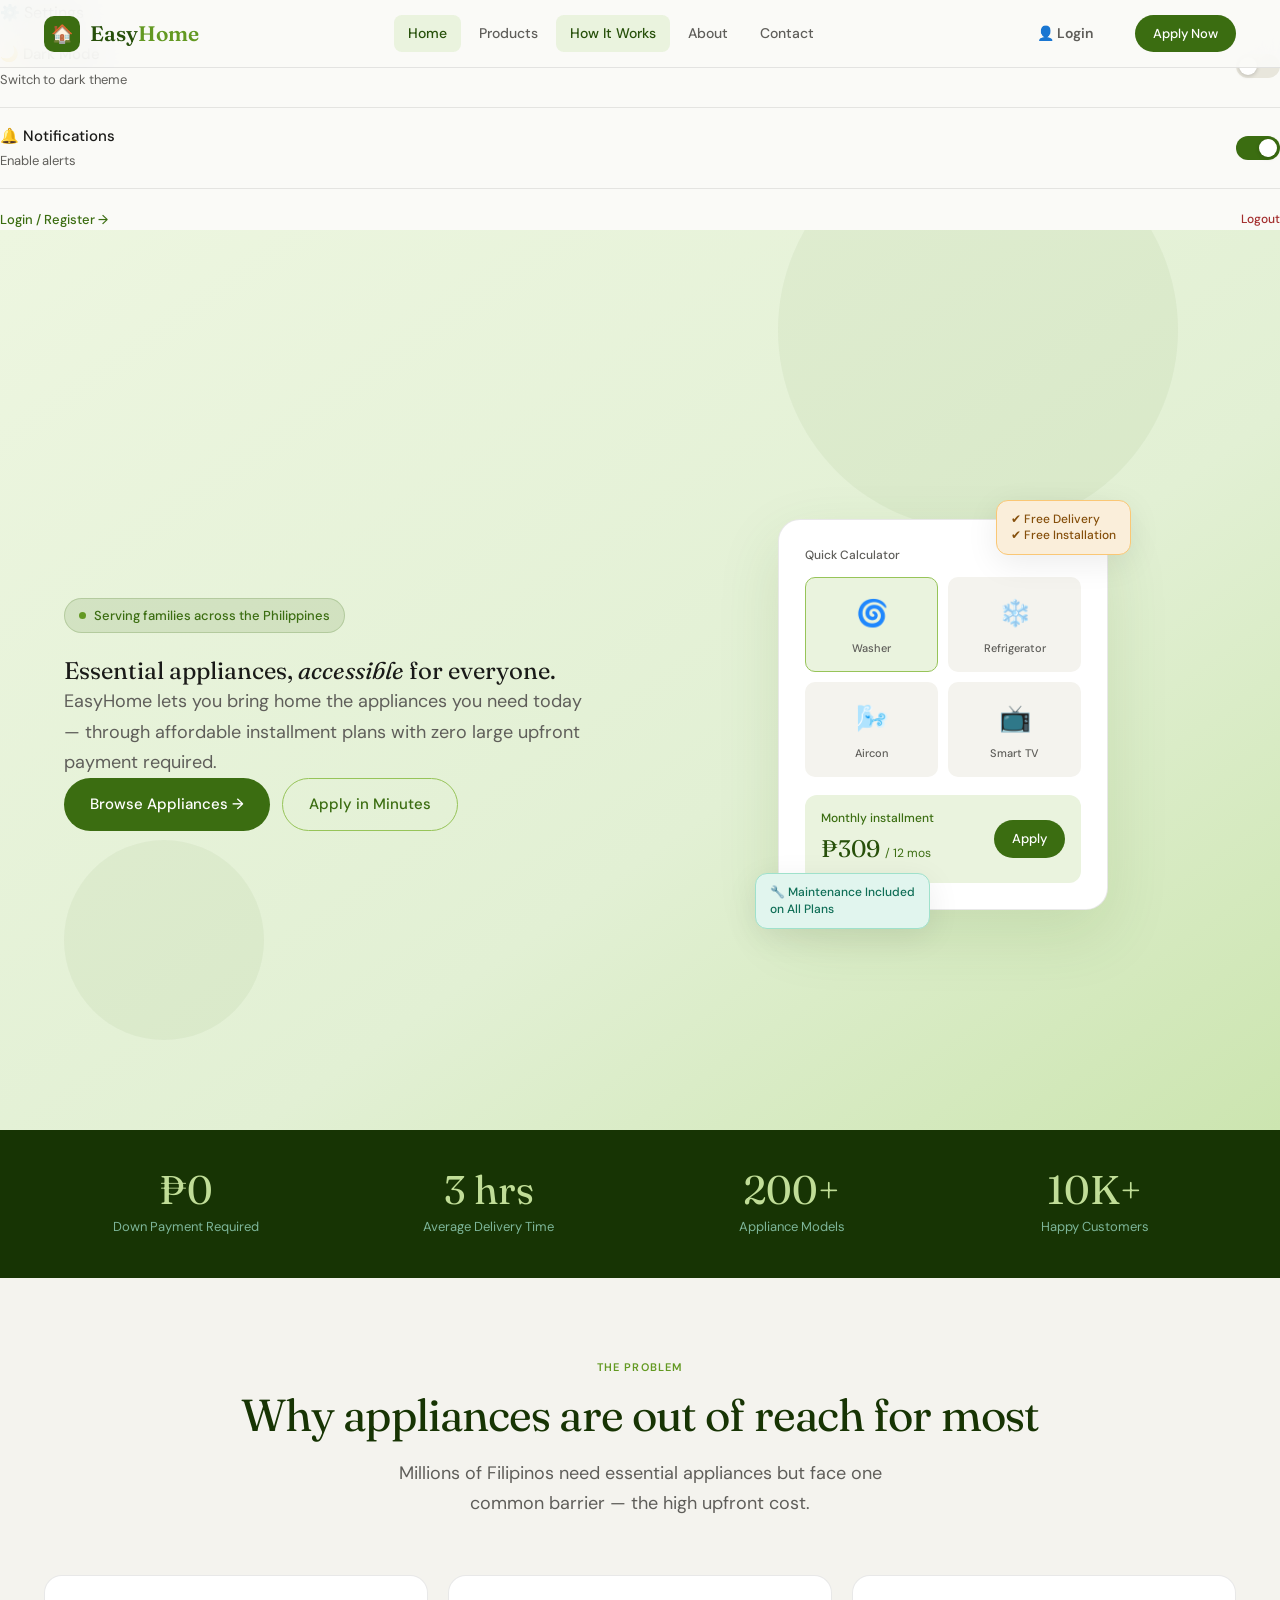
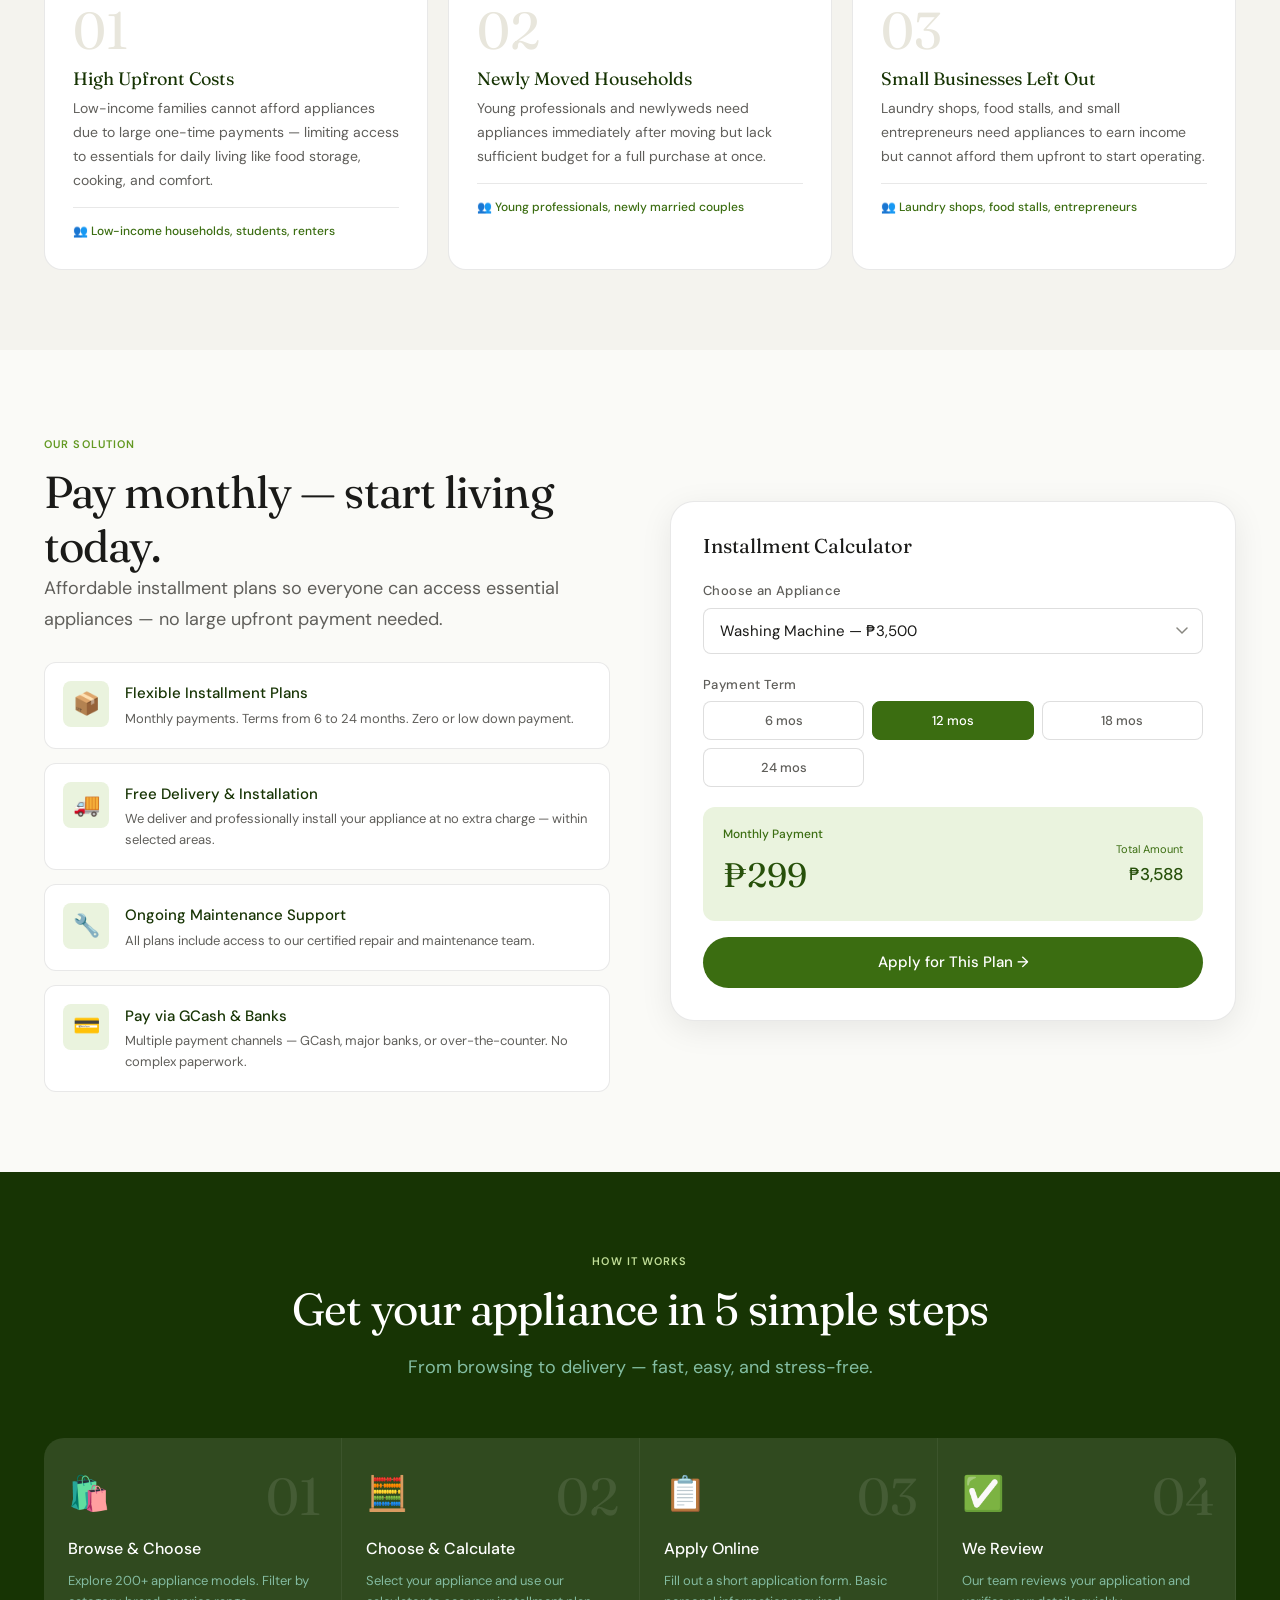
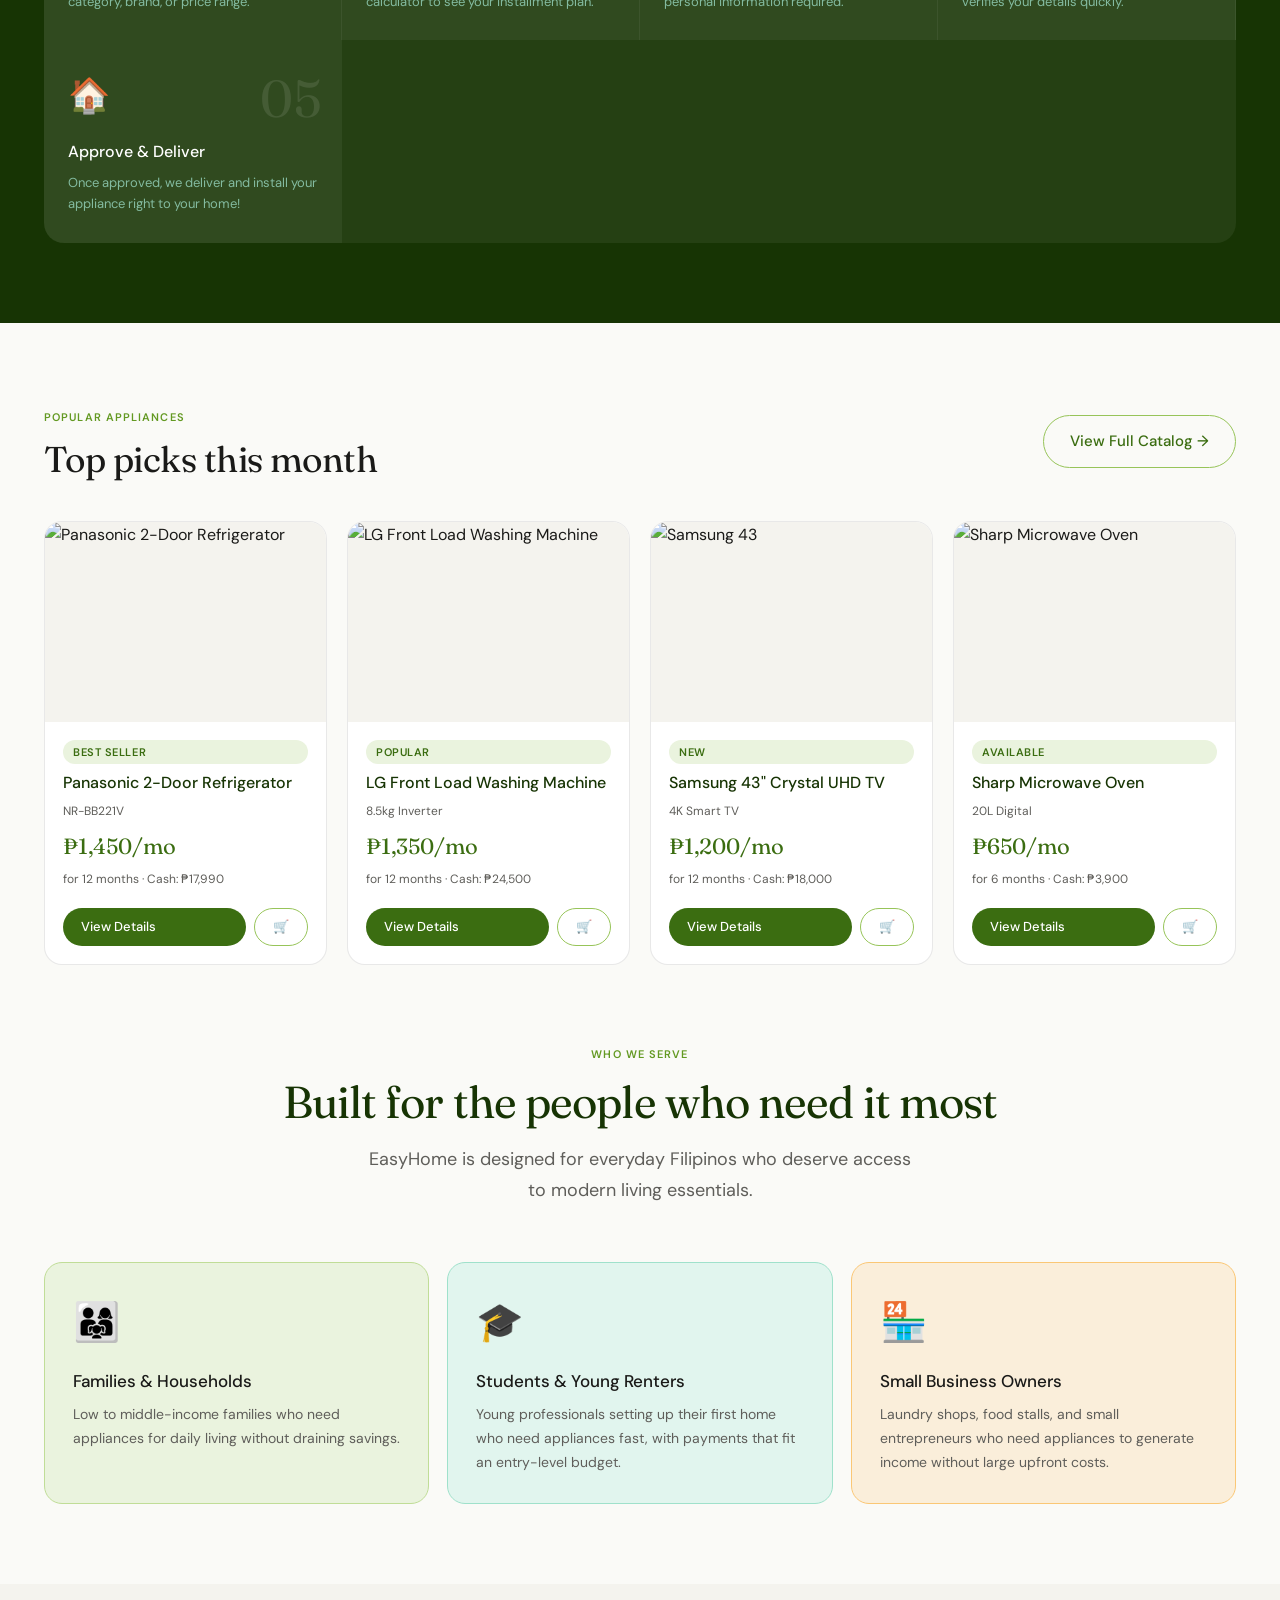
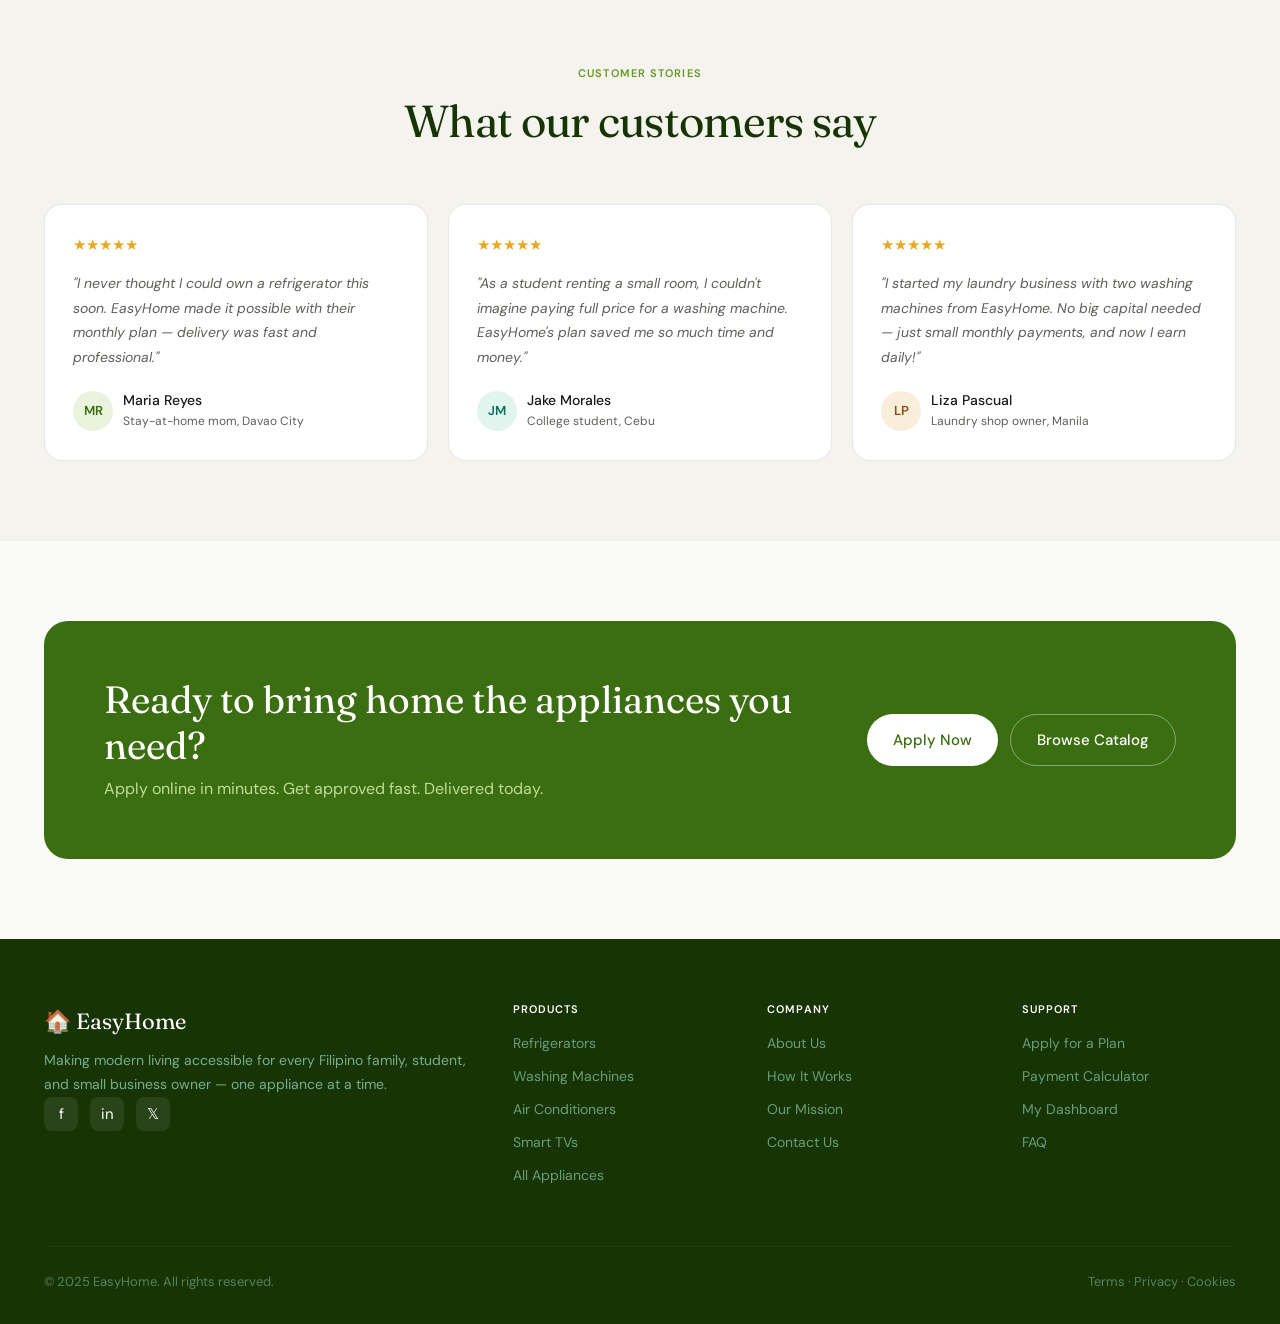
==== commit 474f48b6: "Update index.html" ====
--- a/index.html
+++ b/index.html
@@ -1,12 +1,12 @@
 <!DOCTYPE html>
-<html lang="en">
+<html lang="en" data-theme="light">
 
 <head>
   <meta charset="UTF-8">
   <meta name="viewport" content="width=device-width, initial-scale=1.0">
-  <title>EasyHome Appliances – Affordable Access to Essential Home Appliances</title>
+  <title>EasyHome – Affordable Access to Essential Home Appliances</title>
   <meta name="description"
-    content="EasyHome Appliances – Get essential home appliances through affordable installment and rental plans. Zero large upfront payment. Free delivery and installation.">
+    content="EasyHome – Get essential home appliances through affordable installment plans. Zero large upfront payment. Free delivery and installation across the Philippines.">
   <link rel="icon" type="image/svg+xml"
     href="data:image/svg+xml,<svg xmlns='http://www.w3.org/2000/svg' viewBox='0 0 32 32'><rect width='32' height='32' rx='8' fill='%233B6D11'/><text y='22' x='5' font-size='20'>🏠</text></svg>">
   <link
@@ -14,7 +14,6 @@
     rel="stylesheet">
   <link rel="stylesheet" href="shared.css">
   <style>
-    /* PAGE-SPECIFIC */
     .hero-section {
       min-height: 100vh;
       padding-top: var(--nav-h);
@@ -24,12 +23,16 @@
       gap: 60px;
       background: linear-gradient(145deg, #edf6e0 0%, #e2f0d4 60%, #cce5b0 100%);
       position: relative;
-      overflow: hidden;
+      overflow: hidden
+    }
+
+    [data-theme="dark"] .hero-section {
+      background: linear-gradient(145deg, #0d1f06 0%, #112808 60%, #142e08 100%)
     }
 
     .hero-content {
       padding: 80px 0 80px 5vw;
-      max-width: 600px;
+      max-width: 600px
     }
 
     .hero-badge {
@@ -43,7 +46,7 @@
       border-radius: 20px;
       font-size: 13px;
       font-weight: 500;
-      margin-bottom: 24px;
+      margin-bottom: 24px
     }
 
     .hero-badge .dot {
@@ -51,69 +54,70 @@
       height: 7px;
       background: var(--g400);
       border-radius: 50%;
-      animation: pulse 2s infinite;
+      animation: pulse 2s infinite
     }
 
     @keyframes pulse {
 
       0%,
       100% {
-        opacity: 1;
+        opacity: 1
       }
 
       50% {
-        opacity: .4;
+        opacity: .4
       }
     }
 
     .hero h1 {
       font-size: clamp(42px, 5.5vw, 68px);
       letter-spacing: -0.028em;
-      color: var(--g900);
-      margin-bottom: 20px;
+      color: var(--text);
+      margin-bottom: 20px
     }
 
     .hero h1 em {
       font-style: italic;
-      color: var(--g400);
+      color: var(--g400)
     }
 
     .hero .lead {
       max-width: 480px;
-      margin-bottom: 36px;
+      margin-bottom: 36px
     }
 
     .hero-btns {
       display: flex;
       gap: 12px;
-      flex-wrap: wrap;
+      flex-wrap: wrap
     }
 
     .hero-visual {
       padding-right: 5vw;
       display: flex;
-      justify-content: center;
+      justify-content: center
     }
 
     .hero-card {
-      background: white;
+      background: var(--surface);
       border-radius: 22px;
       padding: 26px;
       box-shadow: 0 24px 64px rgba(59, 109, 17, .12);
       width: 330px;
       position: relative;
       animation: heroFloat 6s ease-in-out infinite;
+      border: 1px solid var(--border)
     }
 
     @keyframes heroFloat {
 
       0%,
       100% {
-        transform: translateY(0);
+        transform: translateY(0)
       }
 
       50% {
-        transform: translateY(-10px);
+        transform: translateY(-10px)
       }
     }
 
@@ -121,7 +125,7 @@
       display: grid;
       grid-template-columns: 1fr 1fr;
       gap: 10px;
-      margin-bottom: 18px;
+      margin-bottom: 18px
     }
 
     .hca-item {
@@ -131,24 +135,24 @@
       text-align: center;
       cursor: pointer;
       border: 1.5px solid transparent;
-      transition: all var(--transition);
+      transition: all var(--transition)
     }
 
     .hca-item:hover,
     .hca-item.active {
       background: var(--g50);
-      border-color: var(--g200);
+      border-color: var(--g200)
     }
 
     .hca-icon {
-      font-size: 26px;
+      font-size: 26px
     }
 
     .hca-name {
       font-size: 11px;
       font-weight: 500;
       color: var(--muted);
-      margin-top: 4px;
+      margin-top: 4px
     }
 
     .hero-plan-strip {
@@ -157,25 +161,25 @@
       padding: 14px 16px;
       display: flex;
       align-items: center;
-      justify-content: space-between;
+      justify-content: space-between
     }
 
     .hero-plan-label {
       font-size: 12px;
       color: var(--g600);
-      font-weight: 500;
+      font-weight: 500
     }
 
     .hero-plan-price {
       font-family: 'Fraunces', serif;
       font-size: 24px;
-      color: var(--g800);
+      color: var(--g800)
     }
 
     .hero-plan-price small {
       font-family: 'DM Sans';
       font-size: 12px;
-      color: var(--g600);
+      color: var(--g600)
     }
 
     .hero-pill {
@@ -186,7 +190,7 @@
       font-weight: 500;
       line-height: 1.4;
       box-shadow: var(--shadow-md);
-      animation: heroFloat 6s ease-in-out infinite;
+      animation: heroFloat 6s ease-in-out infinite
     }
 
     .hero-pill-1 {
@@ -195,7 +199,7 @@
       background: var(--a50);
       color: var(--a600);
       border: 1px solid var(--a100);
-      animation-delay: -2s;
+      animation-delay: -2s
     }
 
     .hero-pill-2 {
@@ -204,76 +208,74 @@
       background: var(--t50);
       color: var(--t600);
       border: 1px solid var(--t100);
-      animation-delay: -4s;
+      animation-delay: -4s
     }
 
     .hero-circles {
       position: absolute;
       inset: 0;
-      pointer-events: none;
+      pointer-events: none
     }
 
     .hc {
       position: absolute;
       border-radius: 50%;
-      background: rgba(59, 109, 17, .05);
-    }
-
-    /* PROBLEMS SECTION */
+      background: rgba(59, 109, 17, .05)
+    }
+
     .problems-section {
       background: var(--gray1);
-      padding: 80px 0;
-    }
-
-    /* SOLUTION SECTION */
+      padding: 80px 0
+    }
+
     .solution-grid {
       display: grid;
       grid-template-columns: 1fr 1fr;
       gap: 60px;
-      align-items: center;
+      align-items: center
     }
 
     .solution-features {
       display: flex;
       flex-direction: column;
-      gap: 14px;
+      gap: 14px
     }
 
     .calc-card {
-      background: white;
+      background: var(--surface);
       border-radius: var(--radius-xl);
       padding: 32px;
       border: 1px solid var(--border);
-      box-shadow: var(--shadow-md);
+      box-shadow: var(--shadow-md)
     }
 
     .months-grid {
       display: grid;
       grid-template-columns: repeat(3, 1fr);
-      gap: 8px;
+      gap: 8px
     }
 
     .month-btn {
       padding: 10px 6px;
       border: 1.5px solid var(--border-md);
       border-radius: var(--radius-sm);
-      background: white;
+      background: var(--surface);
       font-size: 13px;
       color: var(--muted);
       font-family: 'DM Sans';
       transition: all var(--transition);
-      font-weight: 500;
+      font-weight: 500
     }
 
     .month-btn:hover {
       border-color: var(--g200);
-      color: var(--g600);
+      color: var(--g600)
     }
 
     .month-btn.active {
       background: var(--g600);
       color: white;
-      border-color: var(--g600);
+      border-color: var(--g600)
     }
 
     .calc-result-box {
@@ -283,19 +285,22 @@
       margin-top: 18px;
       display: flex;
       align-items: center;
-      justify-content: space-between;
+      justify-content: space-between
     }
 
     .calc-monthly-amt {
       font-family: 'Fraunces', serif;
       font-size: 34px;
-      color: var(--g800);
-    }
-
-    /* HOW IT WORKS */
+      color: var(--g800)
+    }
+
     .how-section {
       background: var(--g900);
-      padding: 80px 0;
+      padding: 80px 0
+    }
+
+    [data-theme="dark"] .how-section {
+      background: #080e04
     }
 
     .how-grid {
@@ -303,97 +308,133 @@
       grid-template-columns: repeat(4, 1fr);
       background: rgba(255, 255, 255, .06);
       border-radius: 20px;
-      overflow: hidden;
-    }
-
-    /* CATALOG PREVIEW */
+      overflow: hidden
+    }
+
     .products-grid {
       display: grid;
       grid-template-columns: repeat(auto-fill, minmax(250px, 1fr));
-      gap: 20px;
-    }
-
-    /* WHO WE SERVE */
+      gap: 20px
+    }
+
     .users-grid {
       display: grid;
       grid-template-columns: repeat(3, 1fr);
-      gap: 18px;
+      gap: 18px
     }
 
     .user-card {
       border-radius: var(--radius-lg);
       padding: 28px;
       border: 1px solid transparent;
-      transition: transform var(--transition), box-shadow var(--transition);
+      transition: transform var(--transition), box-shadow var(--transition)
     }
 
     .user-card:hover {
       transform: translateY(-3px);
-      box-shadow: var(--shadow-md);
+      box-shadow: var(--shadow-md)
     }
 
     .uc-green {
       background: var(--g50);
-      border-color: var(--g100);
+      border-color: var(--g100)
     }
 
     .uc-teal {
       background: var(--t50);
-      border-color: var(--t100);
+      border-color: var(--t100)
     }
 
     .uc-amber {
       background: var(--a50);
-      border-color: var(--a100);
+      border-color: var(--a100)
     }
 
     .user-emoji {
       font-size: 38px;
-      margin-bottom: 14px;
+      margin-bottom: 14px
     }
 
     .user-type {
       font-size: 17px;
       font-weight: 500;
-      color: var(--g900);
-      margin-bottom: 8px;
+      color: var(--text);
+      margin-bottom: 8px
     }
 
     .user-desc {
       font-size: 14px;
       color: var(--muted);
-      line-height: 1.7;
-    }
-
-    @media (max-width:900px) {
+      line-height: 1.7
+    }
+
+    @media(max-width:900px) {
       .hero-section {
-        grid-template-columns: 1fr;
+        grid-template-columns: 1fr
       }
 
       .hero-visual {
-        display: none;
+        display: none
       }
 
       .hero-content {
         padding: 80px 5vw 60px;
+        text-align: center;
       }
 
       .solution-grid {
-        grid-template-columns: 1fr;
+        grid-template-columns: 1fr
       }
 
       .how-grid {
-        grid-template-columns: repeat(2, 1fr);
+        grid-template-columns: repeat(2, 1fr)
       }
 
       .users-grid {
-        grid-template-columns: 1fr;
-      }
-    }
-
-    @media (max-width:768px) {
+        grid-template-columns: 1fr
+      }
+    }
+
+    @media(max-width:768px) {
+      .hero-content {
+        padding: 64px 5vw 48px;
+      }
+
       .how-grid {
-        grid-template-columns: 1fr;
+        grid-template-columns: 1fr
+      }
+
+      .hero-badge,
+      .hero-plan-strip {
+        margin-left: auto;
+        margin-right: auto;
+      }
+    }
+
+    @media(max-width:600px) {
+      .hero-section {
+        padding-top: calc(var(--nav-h) + 20px);
+        gap: 40px;
+      }
+
+      .hero-content {
+        padding: 40px 5vw 40px;
+      }
+
+      .hero h1 {
+        font-size: clamp(32px, 7vw, 48px);
+      }
+
+      .hero-card {
+        width: auto;
+        max-width: 100%;
+        margin: 0 auto;
+      }
+
+      .hero-plan-strip {
+        flex-direction: column;
+        align-items: flex-start;
+        gap: 10px;
       }
     }
   </style>
@@ -401,60 +442,83 @@
 
 <body>
 
-  <!-- ════════════ NAV ════════════ -->
+  <!-- NAV -->
   <nav id="main-nav">
     <div class="nav-inner">
       <a class="nav-logo" href="index.html">
         <div class="nav-logo-mark">🏠</div>
-        EasyHome
+        <span>Easy<span style="color:var(--g400)">Home</span></span>
       </a>
       <div class="nav-links">
         <a class="nav-link active" href="index.html">Home</a>
-        <a class="nav-link" href="catalog.html">Catalog</a>
-        <a class="nav-link" href="apply.html">Apply</a>
-        <a class="nav-link" href="dashboard.html">Dashboard</a>
+        <a class="nav-link" href="catalog.html">Products</a>
+        <a class="nav-link" href="index.html#howitworks">How It Works</a>
         <a class="nav-link" href="about.html">About</a>
-      </div>
-      <div class="nav-actions">
-        <a class="nav-cart-btn" href="dashboard.html#cart">
-          🛒
-          <span id="cart-badge"></span>
-        </a>
-        <a class="btn-nav-primary" href="apply.html">Apply Now</a>
-        <button class="hamburger" id="hamburger" aria-label="Menu">
-          <span></span><span></span><span></span>
-        </button>
+        <a class="nav-link" href="contact.html">Contact</a>
+      </div>
+      <div class="nav-actions" style="display:flex;align-items:center;gap:16px;">
+        <div class="nav-user-btn" id="nav-user-btn" style="display:none;align-items:center;gap:8px;font-weight:600;color:var(--g700);">
+          <span style="font-size:18px;">👤</span><span id="nav-user-name"></span>
+        </div>
+        <a class="nav-link" id="nav-login-btn" href="login.html" style="font-weight:600;display:inline-flex;align-items:center;gap:8px;">👤 Login</a>
+        <a class="btn btn-primary btn-sm" href="apply.html" onclick="return ensureAuth('apply.html')" style="margin-left:12px;">Apply Now</a>
+        <button class="hamburger" id="hamburger" aria-label="Menu"><span></span><span></span><span></span></button>
       </div>
     </div>
   </nav>
+
+  <!-- Settings Panel -->
+  <div class="settings-panel" id="settings-panel">
+    <div class="settings-panel-title">⚙️ Settings</div>
+    <div class="settings-row">
+      <div>
+        <div class="settings-label">🌙 Dark Mode</div>
+        <div class="settings-desc">Switch to dark theme</div>
+      </div>
+      <label class="toggle-switch"><input type="checkbox" id="theme-toggle" onchange="toggleTheme(this.checked)"><span
+          class="toggle-track"></span></label>
+    </div>
+    <div class="settings-row">
+      <div>
+        <div class="settings-label">🔔 Notifications</div>
+        <div class="settings-desc">Enable alerts</div>
+      </div>
+      <label class="toggle-switch"><input type="checkbox" checked onchange="Store.set('notifs',this.checked)"><span
+          class="toggle-track"></span></label>
+    </div>
+    <div class="settings-row" style="border:none;padding-bottom:0;margin-top:4px;">
+      <a href="login.html" style="font-size:13px;color:var(--g600);font-weight:500;">Login / Register →</a>
+      <button onclick="Auth.logout()"
+        style="font-size:12px;color:var(--r600);background:none;border:none;cursor:pointer;font-weight:500;">Logout</button>
+    </div>
+  </div>
 
   <!-- Mobile Menu -->
   <div class="mobile-menu" id="mobile-menu">
     <a class="nav-link" href="index.html">Home</a>
-    <a class="nav-link" href="catalog.html">Catalog</a>
-    <a class="nav-link" href="apply.html">Apply</a>
-    <a class="nav-link" href="dashboard.html">Dashboard</a>
+    <a class="nav-link" href="catalog.html">Products</a>
+    <a class="nav-link" href="index.html#howitworks">How It Works</a>
     <a class="nav-link" href="about.html">About</a>
-    <a class="btn btn-primary btn-sm" href="apply.html" style="margin-top:8px;width:fit-content;">Apply Now</a>
+    <a class="nav-link" href="contact.html">Contact</a>
+    <div class="mobile-menu-divider"></div>
+    <a class="nav-link" href="login.html">Login</a>
+    <a class="btn btn-primary btn-sm" href="apply.html" onclick="return ensureAuth('apply.html')" style="margin-top:8px;width:fit-content;">Apply Now →</a>
   </div>
 
-  <!-- ════════════ HERO ════════════ -->
+  <!-- HERO -->
   <section class="hero-section">
     <div class="hero-circles">
-      <div class="hc"
-        style="width:400px;height:400px;top:-100px;right:8%;animation:floatCircle 14s ease-in-out infinite;"></div>
-      <div class="hc"
-        style="width:200px;height:200px;bottom:10%;left:5%;animation:floatCircle 10s ease-in-out infinite reverse;">
-      </div>
+      <div class="hc" style="width:400px;height:400px;top:-100px;right:8%"></div>
+      <div class="hc" style="width:200px;height:200px;bottom:10%;left:5%"></div>
     </div>
     <div class="hero-content">
-      <div class="hero-badge" data-reveal><span class="dot"></span> Now serving families across the Philippines</div>
-      <h1 data-reveal data-reveal-delay="1">Essential appliances, <em>accessible</em> for everyone.</h1>
+      <div class="hero-badge" data-reveal><span class="dot"></span> Serving families across the Philippines</div>
+      <h1 class="hero" data-reveal data-reveal-delay="1">Essential appliances, <em>accessible</em> for everyone.</h1>
       <p class="lead" data-reveal data-reveal-delay="2">EasyHome lets you bring home the appliances you need today —
-        through affordable installment or rental plans, with zero large upfront payment required.</p>
+        through affordable installment plans with zero large upfront payment required.</p>
       <div class="hero-btns" data-reveal data-reveal-delay="3">
         <a class="btn btn-primary" href="catalog.html">Browse Appliances →</a>
-        <a class="btn btn-secondary" href="apply.html">Apply in Minutes</a>
+        <a class="btn btn-secondary" href="apply.html" onclick="return ensureAuth('apply.html')">Apply in Minutes</a>
       </div>
     </div>
     <div class="hero-visual" data-reveal data-reveal-delay="2">
@@ -465,15 +529,15 @@
             <div class="hca-icon">🌀</div>
             <div class="hca-name">Washer</div>
           </div>
-          <div class="hca-item" onclick="heroSetAppliance(this,4200)">
+          <div class="hca-item" onclick="heroSetAppliance(this,17990)">
             <div class="hca-icon">❄️</div>
             <div class="hca-name">Refrigerator</div>
           </div>
-          <div class="hca-item" onclick="heroSetAppliance(this,2200)">
+          <div class="hca-item" onclick="heroSetAppliance(this,22000)">
             <div class="hca-icon">🌬️</div>
             <div class="hca-name">Aircon</div>
           </div>
-          <div class="hca-item" onclick="heroSetAppliance(this,1800)">
+          <div class="hca-item" onclick="heroSetAppliance(this,18000)">
             <div class="hca-icon">📺</div>
             <div class="hca-name">Smart TV</div>
           </div>
@@ -483,7 +547,7 @@
             <div class="hero-plan-label">Monthly installment</div>
             <div class="hero-plan-price" id="hero-price">₱309 <small>/ 12 mos</small></div>
           </div>
-          <a href="apply.html" class="btn btn-primary btn-sm">Apply</a>
+          <a href="apply.html" class="btn btn-primary btn-sm" onclick="return ensureAuth('apply.html')">Apply</a>
         </div>
         <div class="hero-pill hero-pill-1">✔ Free Delivery<br>✔ Free Installation</div>
         <div class="hero-pill hero-pill-2">🔧 Maintenance Included<br>on All Plans</div>
@@ -491,7 +555,7 @@
     </div>
   </section>
 
-  <!-- ════════════ STATS ════════════ -->
+  <!-- STATS -->
   <section class="stats-bar">
     <div class="container">
       <div class="stats-grid">
@@ -508,15 +572,15 @@
           <div class="stat-label">Appliance Models</div>
         </div>
         <div data-reveal data-reveal-delay="3">
-          <div class="stat-num">GCash</div>
-          <div class="stat-label">Easy Payment Methods</div>
+          <div class="stat-num">10K+</div>
+          <div class="stat-label">Happy Customers</div>
         </div>
       </div>
     </div>
   </section>
 
-  <!-- ════════════ PROBLEMS ════════════ -->
-  <section class="problems-section" id="problems">
+  <!-- PROBLEMS -->
+  <section class="problems-section">
     <div class="container">
       <div class="section-header" data-reveal>
         <span class="label">The Problem</span>
@@ -550,22 +614,21 @@
     </div>
   </section>
 
-  <!-- ════════════ SOLUTION ════════════ -->
-  <section class="section" id="solution">
+  <!-- SOLUTION -->
+  <section class="section">
     <div class="container">
       <div class="solution-grid">
         <div>
           <span class="label" data-reveal>Our Solution</span>
-          <h2 class="display-2" data-reveal data-reveal-delay="1">Pay weekly or monthly —<br>start living today.</h2>
-          <p class="lead" data-reveal data-reveal-delay="2" style="margin-bottom:28px;">Affordable installment and
-            rental plans so everyone can access essential appliances — no large upfront payment needed.</p>
+          <h2 class="display-2" data-reveal data-reveal-delay="1">Pay monthly — start living today.</h2>
+          <p class="lead" data-reveal data-reveal-delay="2" style="margin-bottom:28px;">Affordable installment plans so
+            everyone can access essential appliances — no large upfront payment needed.</p>
           <div class="solution-features">
             <div class="feature-row" data-reveal>
               <div class="feature-icon">📦</div>
               <div>
                 <div class="feature-title">Flexible Installment Plans</div>
-                <div class="feature-desc">Weekly or monthly payments. Terms from 3 to 36 months. Zero or low down
-                  payment.</div>
+                <div class="feature-desc">Monthly payments. Terms from 6 to 24 months. Zero or low down payment.</div>
               </div>
             </div>
             <div class="feature-row" data-reveal data-reveal-delay="1">
@@ -573,77 +636,73 @@
               <div>
                 <div class="feature-title">Free Delivery & Installation</div>
                 <div class="feature-desc">We deliver and professionally install your appliance at no extra charge —
-                  within 3 hours of approval.</div>
+                  within selected areas.</div>
               </div>
             </div>
             <div class="feature-row" data-reveal data-reveal-delay="2">
               <div class="feature-icon">🔧</div>
               <div>
                 <div class="feature-title">Ongoing Maintenance Support</div>
-                <div class="feature-desc">All plans include access to our certified repair and maintenance team. We keep
-                  you covered.</div>
+                <div class="feature-desc">All plans include access to our certified repair and maintenance team.</div>
               </div>
             </div>
             <div class="feature-row" data-reveal data-reveal-delay="3">
               <div class="feature-icon">💳</div>
               <div>
-                <div class="feature-title">Pay via GCash, Banks & More</div>
+                <div class="feature-title">Pay via GCash & Banks</div>
                 <div class="feature-desc">Multiple payment channels — GCash, major banks, or over-the-counter. No
                   complex paperwork.</div>
               </div>
             </div>
           </div>
         </div>
-        <!-- CALCULATOR -->
         <div class="calc-card" data-reveal data-reveal-delay="2">
-          <h3 style="font-size:20px;color:var(--g900);margin-bottom:22px;">Installment Calculator</h3>
+          <h3 style="font-size:20px;color:var(--text);margin-bottom:22px;">Installment Calculator</h3>
           <div class="form-group">
             <label class="form-label">Choose an Appliance</label>
             <select class="form-select" id="calc-select" onchange="calcUpdate()">
               <option value="3500">Washing Machine — ₱3,500</option>
-              <option value="4200">Refrigerator — ₱4,200</option>
-              <option value="2200">Air Conditioner — ₱2,200</option>
-              <option value="1800">Smart TV — ₱1,800</option>
+              <option value="17990">Panasonic Refrigerator — ₱17,990</option>
+              <option value="22000">Air Conditioner — ₱22,000</option>
+              <option value="18000">55" Smart TV — ₱18,000</option>
               <option value="1200">Electric Fan — ₱1,200</option>
               <option value="900">Rice Cooker — ₱900</option>
-              <option value="5500">Side-by-Side Ref — ₱5,500</option>
-              <option value="6800">Inverter Aircon — ₱6,800</option>
+              <option value="35000">Side-by-Side Ref — ₱35,000</option>
+              <option value="28000">Inverter Aircon — ₱28,000</option>
             </select>
           </div>
           <div class="form-group">
-            <label class="form-label">Payment Term (Months)</label>
+            <label class="form-label">Payment Term</label>
             <div class="months-grid">
-              <button class="month-btn" onclick="setMonths(3,this)">3 mos</button>
-              <button class="month-btn active" onclick="setMonths(6,this)">6 mos</button>
-              <button class="month-btn" onclick="setMonths(12,this)">12 mos</button>
+              <button class="month-btn" onclick="setMonths(6,this)">6 mos</button>
+              <button class="month-btn active" onclick="setMonths(12,this)">12 mos</button>
               <button class="month-btn" onclick="setMonths(18,this)">18 mos</button>
               <button class="month-btn" onclick="setMonths(24,this)">24 mos</button>
-              <button class="month-btn" onclick="setMonths(36,this)">36 mos</button>
             </div>
           </div>
           <div class="calc-result-box">
             <div>
               <div style="font-size:12px;color:var(--g600);font-weight:500;margin-bottom:2px;">Monthly Payment</div>
-              <div class="calc-monthly-amt" id="calc-monthly">₱617</div>
+              <div class="calc-monthly-amt" id="calc-monthly">₱1,574</div>
             </div>
             <div style="text-align:right;">
               <div style="font-size:11px;color:var(--g600);margin-bottom:2px;">Total Amount</div>
-              <div style="font-size:17px;font-weight:500;color:var(--g800);" id="calc-total">₱3,700</div>
+              <div style="font-size:17px;font-weight:500;color:var(--g800);" id="calc-total">₱18,890</div>
             </div>
           </div>
-          <a href="apply.html" class="btn btn-primary" style="width:100%;justify-content:center;margin-top:16px;">Apply
+          <a href="apply.html" class="btn btn-primary" onclick="return ensureAuth('apply.html')" style="width:100%;justify-content:center;margin-top:16px;">Apply
             for This Plan →</a>
         </div>
       </div>
     </div>
   </section>
 
-  <!-- ════════════ HOW IT WORKS ════════════ -->
+  <!-- HOW IT WORKS -->
   <section class="how-section" id="howitworks">
     <div class="container">
       <div class="section-header" data-reveal>
         <span class="label" style="color:var(--g100);">How It Works</span>
-        <h2 class="display-2" style="color:white;">Get your appliance in 4 simple steps</h2>
+        <h2 class="display-2" style="color:white;">Get your appliance in 5 simple steps</h2>
         <p class="lead" style="color:var(--t100);opacity:.8;">From browsing to delivery — fast, easy, and stress-free.
         </p>
       </div>
@@ -652,42 +711,43 @@
           <div class="step-num">01</div>
           <div class="step-icon">🛍️</div>
           <div class="step-title">Browse & Choose</div>
-          <div class="step-desc">Explore 200+ appliance models. Filter by category, brand, or price range that fits your
-            needs.</div>
+          <div class="step-desc">Explore 200+ appliance models. Filter by category, brand, or price range.</div>
         </div>
         <div class="step-card" data-reveal data-reveal-delay="1">
           <div class="step-num">02</div>
+          <div class="step-icon">🧮</div>
+          <div class="step-title">Choose & Calculate</div>
+          <div class="step-desc">Select your appliance and use our calculator to see your installment plan.</div>
+        </div>
+        <div class="step-card" data-reveal data-reveal-delay="2">
+          <div class="step-num">03</div>
           <div class="step-icon">📋</div>
           <div class="step-title">Apply Online</div>
-          <div class="step-desc">Fill out a short application form. No complex documents — just basic personal
-            information required.</div>
-        </div>
-        <div class="step-card" data-reveal data-reveal-delay="2">
-          <div class="step-num">03</div>
-          <div class="step-icon">✅</div>
-          <div class="step-title">Get Approved</div>
-          <div class="step-desc">Receive approval within hours. Choose your preferred payment plan and delivery
-            schedule.</div>
+          <div class="step-desc">Fill out a short application form. Basic personal information required.</div>
         </div>
         <div class="step-card" data-reveal data-reveal-delay="3">
           <div class="step-num">04</div>
+          <div class="step-icon">✅</div>
+          <div class="step-title">We Review</div>
+          <div class="step-desc">Our team reviews your application and verifies your details quickly.</div>
+        </div>
+        <div class="step-card" data-reveal data-reveal-delay="4" style="border-right:none;">
+          <div class="step-num">05</div>
           <div class="step-icon">🏠</div>
-          <div class="step-title">Delivered & Installed</div>
-          <div class="step-desc">We deliver and professionally install your appliance same day at your door — at no
-            extra charge.</div>
+          <div class="step-title">Approve & Deliver</div>
+          <div class="step-desc">Once approved, we deliver and install your appliance right to your home!</div>
         </div>
       </div>
     </div>
   </section>
 
-  <!-- ════════════ FEATURED PRODUCTS ════════════ -->
+  <!-- FEATURED PRODUCTS -->
   <section class="section">
     <div class="container">
       <div
         style="display:flex;align-items:center;justify-content:space-between;margin-bottom:40px;flex-wrap:wrap;gap:16px;">
-        <div>
-          <span class="label">Popular Appliances</span>
-          <h2 class="display-3" style="color:var(--g900);">Top picks this month</h2>
+        <div><span class="label">Popular Appliances</span>
+          <h2 class="display-3" style="color:var(--text);">Top picks this month</h2>
         </div>
         <a class="btn btn-secondary" href="catalog.html">View Full Catalog →</a>
       </div>
@@ -695,7 +755,7 @@
     </div>
   </section>
 
-  <!-- ════════════ WHO WE SERVE ════════════ -->
+  <!-- WHO WE SERVE -->
   <section class="section" style="padding-top:0;">
     <div class="container">
       <div class="section-header" data-reveal>
@@ -707,26 +767,26 @@
         <div class="user-card uc-green" data-reveal>
           <div class="user-emoji">👨‍👩‍👧</div>
           <div class="user-type">Families & Households</div>
-          <div class="user-desc">Low to middle-income families who need appliances for daily living — food storage,
-            laundry, and cooking — without draining savings.</div>
+          <div class="user-desc">Low to middle-income families who need appliances for daily living without draining
+            savings.</div>
         </div>
         <div class="user-card uc-teal" data-reveal data-reveal-delay="1">
           <div class="user-emoji">🎓</div>
           <div class="user-type">Students & Young Renters</div>
-          <div class="user-desc">Students and young professionals setting up their first home need appliances fast, with
-            payments that fit an entry-level budget.</div>
+          <div class="user-desc">Young professionals setting up their first home who need appliances fast, with payments
+            that fit an entry-level budget.</div>
         </div>
         <div class="user-card uc-amber" data-reveal data-reveal-delay="2">
           <div class="user-emoji">🏪</div>
           <div class="user-type">Small Business Owners</div>
           <div class="user-desc">Laundry shops, food stalls, and small entrepreneurs who need appliances to generate
-            income but cannot afford large upfront costs.</div>
+            income without large upfront costs.</div>
         </div>
       </div>
     </div>
   </section>
 
-  <!-- ════════════ TESTIMONIALS ════════════ -->
+  <!-- TESTIMONIALS -->
   <section class="section" style="background:var(--gray1);padding:80px 0;">
     <div class="container">
       <div class="section-header" data-reveal>
@@ -737,11 +797,11 @@
         <div class="testi-card" data-reveal>
           <div class="testi-stars">★★★★★</div>
           <p class="testi-text">"I never thought I could own a refrigerator this soon. EasyHome made it possible with
-            their monthly plan — the delivery was fast and the team was very professional."</p>
+            their monthly plan — delivery was fast and professional."</p>
           <div class="testi-author">
             <div class="avatar" style="background:var(--g50);color:var(--g600);">MR</div>
             <div>
-              <div style="font-size:14px;font-weight:500;color:var(--g900);">Maria Reyes</div>
+              <div style="font-size:14px;font-weight:500;color:var(--text);">Maria Reyes</div>
               <div style="font-size:12px;color:var(--muted);">Stay-at-home mom, Davao City</div>
             </div>
           </div>
@@ -749,11 +809,11 @@
         <div class="testi-card" data-reveal data-reveal-delay="1">
           <div class="testi-stars">★★★★★</div>
           <p class="testi-text">"As a student renting a small room, I couldn't imagine paying full price for a washing
-            machine. EasyHome's installment plan saved me so much time and money."</p>
+            machine. EasyHome's plan saved me so much time and money."</p>
           <div class="testi-author">
             <div class="avatar" style="background:var(--t50);color:var(--t600);">JM</div>
             <div>
-              <div style="font-size:14px;font-weight:500;color:var(--g900);">Jake Morales</div>
+              <div style="font-size:14px;font-weight:500;color:var(--text);">Jake Morales</div>
               <div style="font-size:12px;color:var(--muted);">College student, Cebu</div>
             </div>
           </div>
@@ -761,11 +821,11 @@
         <div class="testi-card" data-reveal data-reveal-delay="2">
           <div class="testi-stars">★★★★★</div>
           <p class="testi-text">"I started my laundry business with two washing machines from EasyHome. No big capital
-            needed — just a small weekly payment, and now I earn daily!"</p>
+            needed — just small monthly payments, and now I earn daily!"</p>
           <div class="testi-author">
             <div class="avatar" style="background:var(--a50);color:var(--a600);">LP</div>
             <div>
-              <div style="font-size:14px;font-weight:500;color:var(--g900);">Liza Pascual</div>
+              <div style="font-size:14px;font-weight:500;color:var(--text);">Liza Pascual</div>
               <div style="font-size:12px;color:var(--muted);">Laundry shop owner, Manila</div>
             </div>
           </div>
@@ -774,7 +834,7 @@
     </div>
   </section>
 
-  <!-- ════════════ CTA BANNER ════════════ -->
+  <!-- CTA BANNER -->
   <section class="section">
     <div class="container">
       <div class="cta-banner" data-reveal>
@@ -783,53 +843,53 @@
           <p>Apply online in minutes. Get approved fast. Delivered today.</p>
         </div>
         <div class="cta-actions">
-          <a class="btn btn-white" href="apply.html">Apply Now</a>
+          <a class="btn btn-white" href="apply.html" onclick="return ensureAuth('apply.html')">Apply Now</a>
           <a class="btn btn-outline-white" href="catalog.html">Browse Catalog</a>
         </div>
       </div>
     </div>
   </section>
 
-  <!-- ════════════ FOOTER ════════════ -->
+  <!-- FOOTER -->
   <footer>
     <div class="container">
       <div class="footer-grid">
         <div>
-          <div class="footer-logo">🏠 EasyHome Appliances</div>
+          <div class="footer-logo">🏠 EasyHome</div>
           <p class="footer-tagline">Making modern living accessible for every Filipino family, student, and small
             business owner — one appliance at a time.</p>
-          <div class="footer-socials" style="margin-top:20px;">
-            <button class="footer-social-btn">f</button>
-            <button class="footer-social-btn">in</button>
-            <button class="footer-social-btn">t</button>
+          <div class="footer-socials">
+            <button class="footer-social-btn" title="Facebook">f</button>
+            <button class="footer-social-btn" title="Instagram">in</button>
+            <button class="footer-social-btn" title="Twitter">𝕏</button>
           </div>
         </div>
         <div class="footer-col">
           <h5>Products</h5>
-          <a href="catalog.html">Refrigerators</a>
-          <a href="catalog.html">Washing Machines</a>
-          <a href="catalog.html">Air Conditioners</a>
-          <a href="catalog.html">Smart TVs</a>
+          <a href="catalog.html?cat=refrigerators">Refrigerators</a>
+          <a href="catalog.html?cat=washers">Washing Machines</a>
+          <a href="catalog.html?cat=aircon">Air Conditioners</a>
+          <a href="catalog.html?cat=tvs">Smart TVs</a>
           <a href="catalog.html">All Appliances</a>
         </div>
         <div class="footer-col">
           <h5>Company</h5>
           <a href="about.html">About Us</a>
           <a href="index.html#howitworks">How It Works</a>
-          <a href="about.html#team">Our Team</a>
-          <a href="about.html#contact">Contact Us</a>
+          <a href="about.html#mission">Our Mission</a>
+          <a href="contact.html">Contact Us</a>
         </div>
         <div class="footer-col">
           <h5>Support</h5>
-          <a href="apply.html">Apply for a Plan</a>
-          <a href="apply.html">Payment Options</a>
+          <a href="apply.html" onclick="return ensureAuth('apply.html')">Apply for a Plan</a>
+          <a href="calculator.html">Payment Calculator</a>
           <a href="dashboard.html">My Dashboard</a>
           <a href="about.html#faq">FAQ</a>
         </div>
       </div>
       <div class="footer-bottom">
-        <span>© 2025 EasyHome Appliances. All rights reserved.</span>
-        <span>Aniñon · Baclig · Tagalog</span>
+        <span>© 2025 EasyHome. All rights reserved.</span>
+        <span>Terms · Privacy · Cookies</span>
       </div>
     </div>
   </footer>
@@ -837,10 +897,10 @@
   <script src="shared.js"></script>
   <script>
     const APPLIANCES = [
-      { id: 1, name: 'Double Door Refrigerator', price: 4200, img: 'https://images.unsplash.com/photo-1571175443880-49e1d25b2bc5?w=500&q=80', category: 'refrigerators', badge: 'Popular' },
-      { id: 2, name: 'Front Load Washing Machine', price: 3500, img: 'https://images.unsplash.com/photo-1626806787461-102c1bfaaea1?w=500&q=80', category: 'washers', badge: 'Best Seller' },
-      { id: 3, name: 'Split-Type Air Conditioner', price: 2200, img: 'https://images.unsplash.com/photo-1585771724684-38269d6639fd?w=500&q=80', category: 'aircon', badge: 'Available' },
-      { id: 4, name: '55" 4K Smart TV', price: 1800, img: 'https://images.unsplash.com/photo-1593359677879-a4bb92f829d1?w=500&q=80', category: 'tvs', badge: 'Available' },
+      { id: 1, name: 'Panasonic 2-Door Refrigerator', model: 'NR-BB221V', price: 17990, img: 'https://images.unsplash.com/photo-1571175443880-49e1d25b2bc5?w=500&q=80', category: 'refrigerators', badge: 'Best Seller', monthly: 1450, term: 12 },
+      { id: 2, name: 'LG Front Load Washing Machine', model: '8.5kg Inverter', price: 24500, img: 'https://images.unsplash.com/photo-1626806787461-102c1bfaaea1?w=500&q=80', category: 'washers', badge: 'Popular', monthly: 1350, term: 12 },
+      { id: 3, name: 'Samsung 43" Crystal UHD TV', model: '4K Smart TV', price: 18000, img: 'https://images.unsplash.com/photo-1593359677879-a4bb92f829d1?w=500&q=80', category: 'tvs', badge: 'New', monthly: 1200, term: 12 },
+      { id: 4, name: 'Sharp Microwave Oven', model: '20L Digital', price: 3900, img: 'https://images.unsplash.com/photo-1574269909862-7e1d70bb8078?w=500&q=80', category: 'microwaves', badge: 'Available', monthly: 650, term: 6 },
     ];
 
     function renderFeatured() {
@@ -849,22 +909,22 @@
     <div class="product-card card-hover" data-reveal>
       <img class="product-img" src="${a.img}" alt="${a.name}" loading="lazy" onerror="this.style.background='var(--gray1)'">
       <div class="product-body">
-        <span class="badge badge-green" style="width:fit-content;">${a.badge}</span>
+        <span class="badge badge-green">${a.badge}</span>
         <div class="product-name">${a.name}</div>
-        <div class="product-price">₱${a.price.toLocaleString()}</div>
-        <div class="product-monthly">From ₱${Math.round(a.price * 1.06 / 12).toLocaleString()}/mo for 12 months</div>
+        <div style="font-size:12px;color:var(--muted);">${a.model}</div>
+        <div class="product-price">₱${a.monthly.toLocaleString()}/mo</div>
+        <div class="product-monthly">for ${a.term} months · Cash: ₱${a.price.toLocaleString()}</div>
       </div>
       <div class="product-actions">
-        <button class="btn btn-primary btn-sm" style="flex:1;" onclick='Cart.add(${JSON.stringify(a)})'>Add to Cart</button>
-        <a class="btn btn-secondary btn-sm" href="catalog.html">Details</a>
+        <a class="btn btn-primary btn-sm" style="flex:1;" href="product.html?id=${a.id}">View Details</a>
+        <button class="btn btn-secondary btn-sm" onclick="if (ensureAuth('index.html')) Cart.add(${JSON.stringify(a)})">🛒</button>
       </div>
     </div>
   `).join('');
       initScrollReveal();
     }
 
-    // Calculator
-    let calcMonths = 6;
+    let calcMonths = 12;
     function setMonths(m, btn) {
       calcMonths = m;
       document.querySelectorAll('.month-btn').forEach(b => b.classList.remove('active'));
@@ -873,33 +933,25 @@
     }
     function calcUpdate() {
       const price = parseFloat(document.getElementById('calc-select').value);
-      const total = Math.round(price * 1.06);
+      const rate = 0.025;
+      const total = Math.round(price * Math.pow(1 + rate, calcMonths / 12) * 100) / 100;
       const monthly = Math.round(total / calcMonths);
       document.getElementById('calc-monthly').textContent = '₱' + monthly.toLocaleString();
-      document.getElementById('calc-total').textContent = '₱' + total.toLocaleString();
-    }
-
-    // Hero calculator
+      document.getElementById('calc-total').textContent = '₱' + Math.round(total).toLocaleString();
+    }
+
     let heroPrice = 3500;
     function heroSetAppliance(el, price) {
       heroPrice = price;
       document.querySelectorAll('.hca-item').forEach(i => i.classList.remove('active'));
       el.classList.add('active');
-      const m = Math.round(price * 1.06 / 12);
+      const m = Math.round(price * 1.025 / 12);
       document.getElementById('hero-price').innerHTML = `₱${m.toLocaleString()} <small>/ 12 mos</small>`;
     }
-
-    // Hamburger
-    document.getElementById('hamburger').addEventListener('click', function () {
-      this.classList.toggle('open');
-      const m = document.getElementById('mobile-menu');
-      m.style.display = m.style.display === 'flex' ? 'none' : 'flex';
-      m.classList.toggle('open');
-    });
 
     calcUpdate();
     renderFeatured();
   </script>
 </body>
 
-</html>+</html>
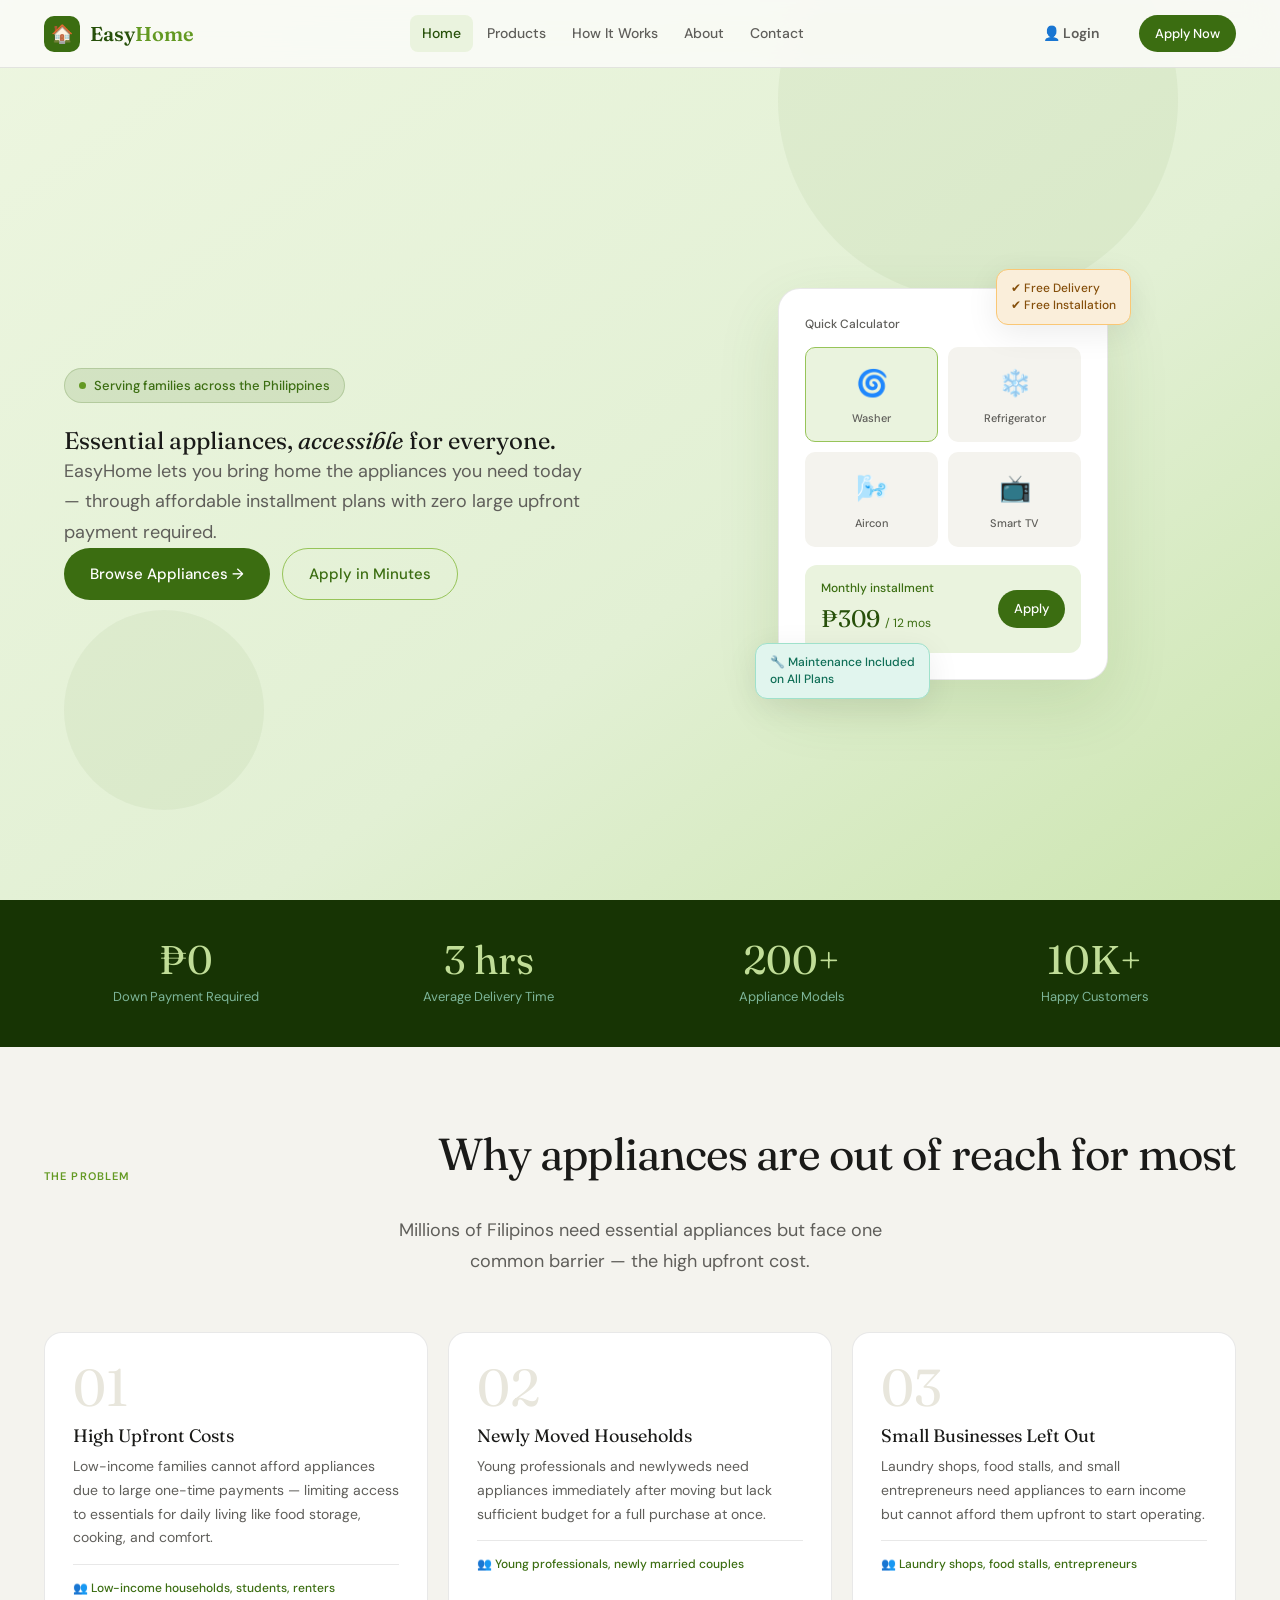
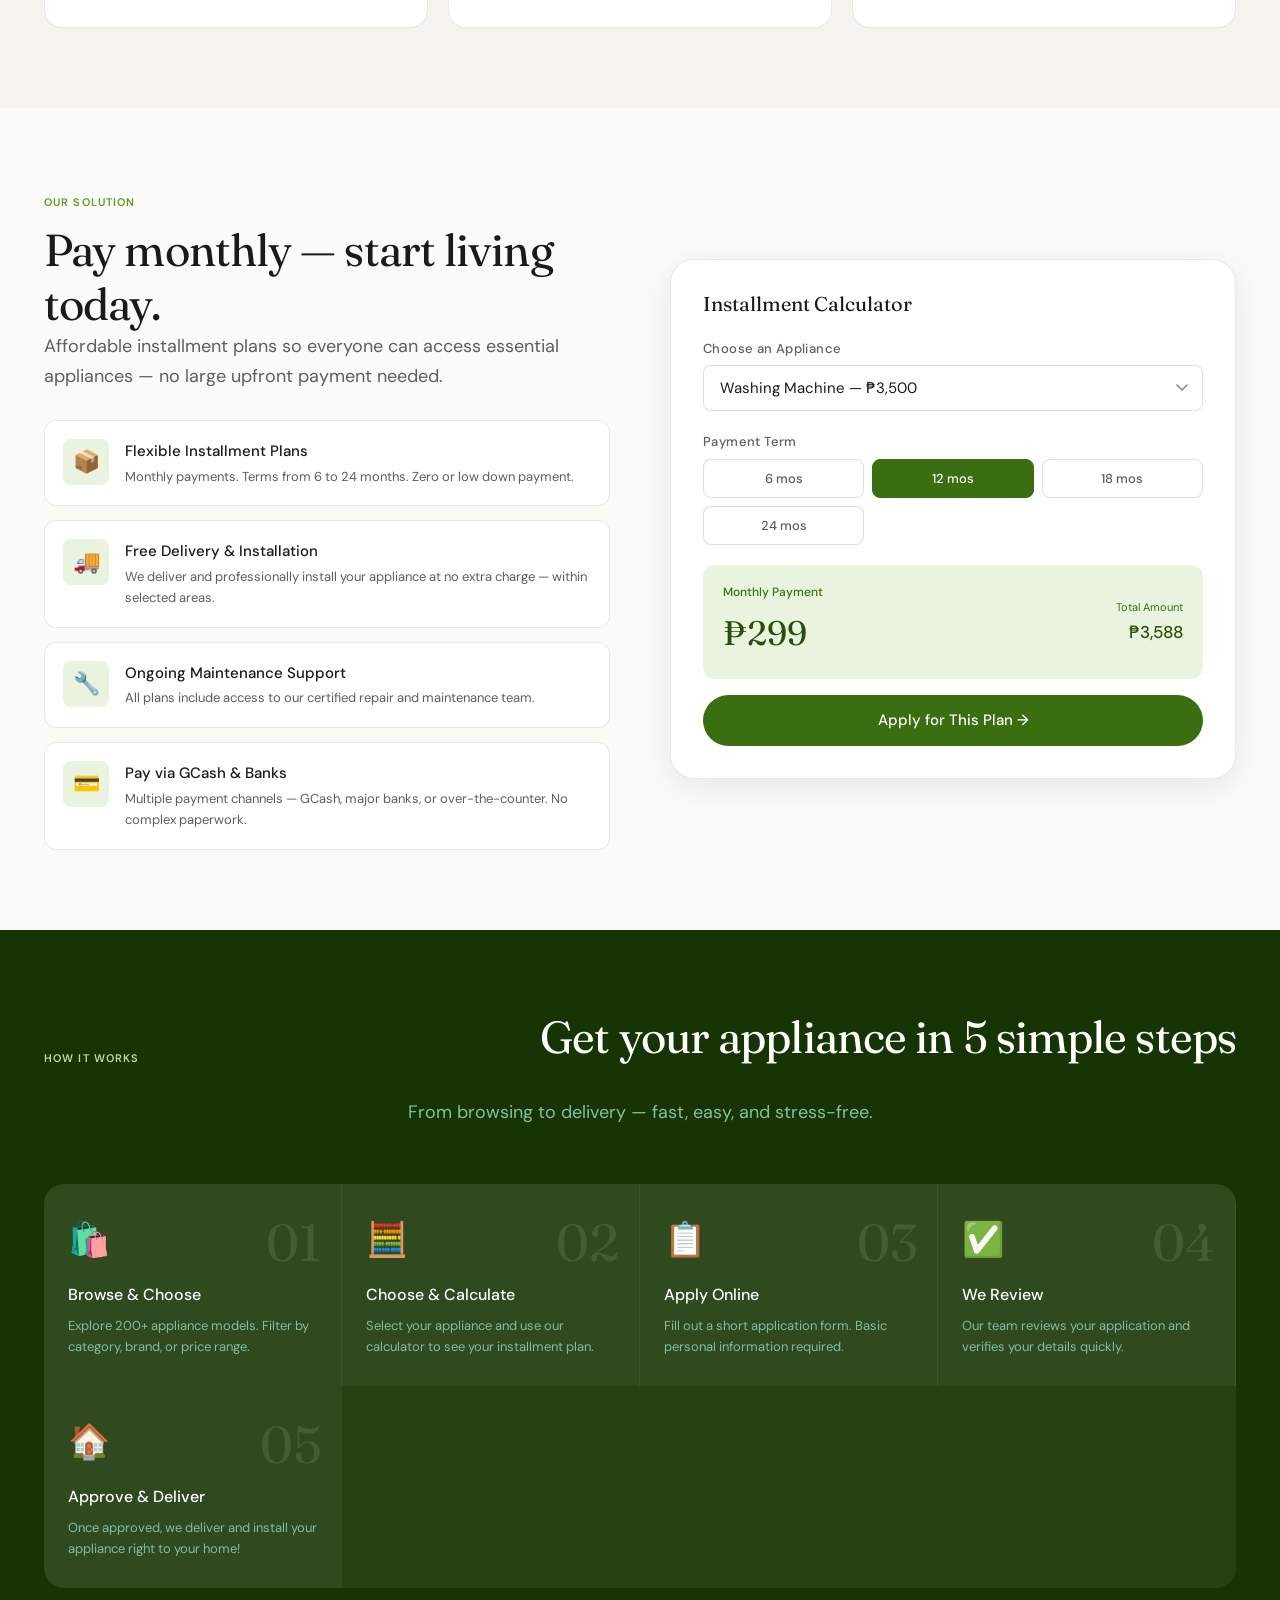
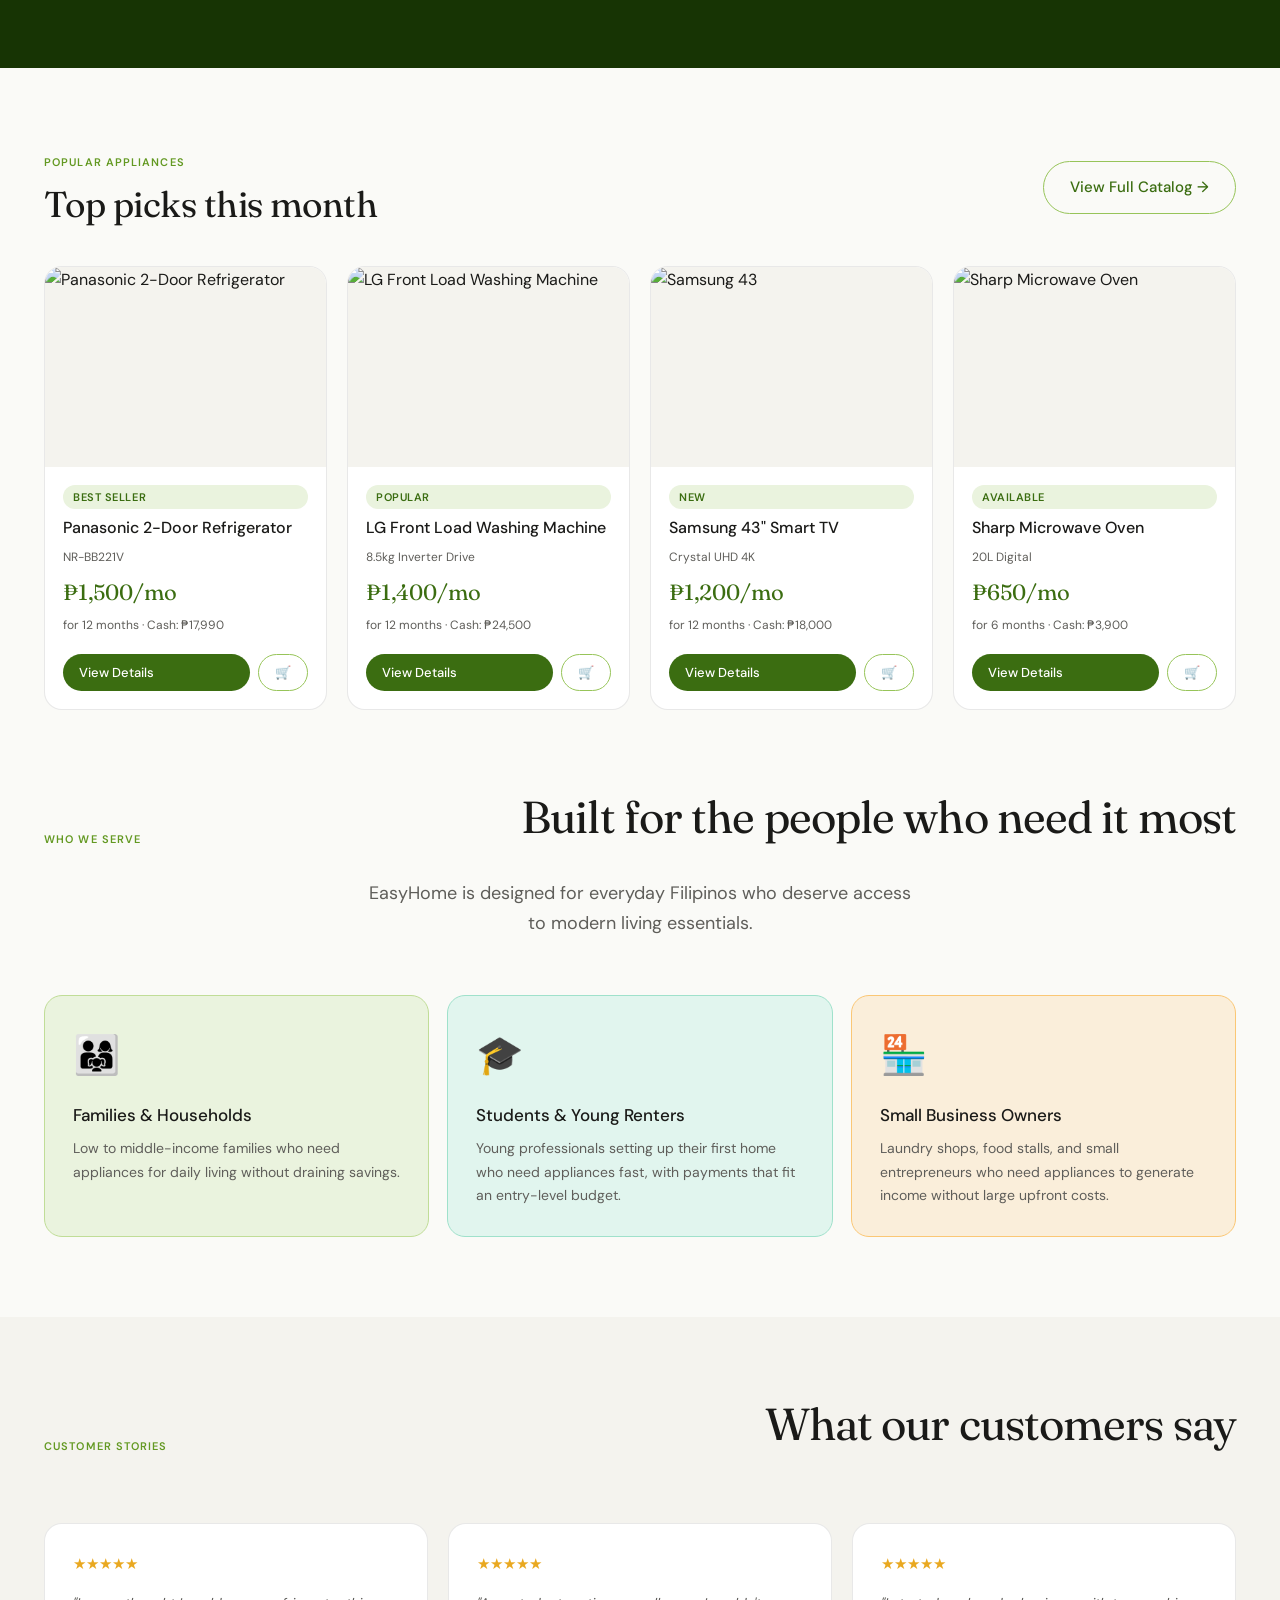
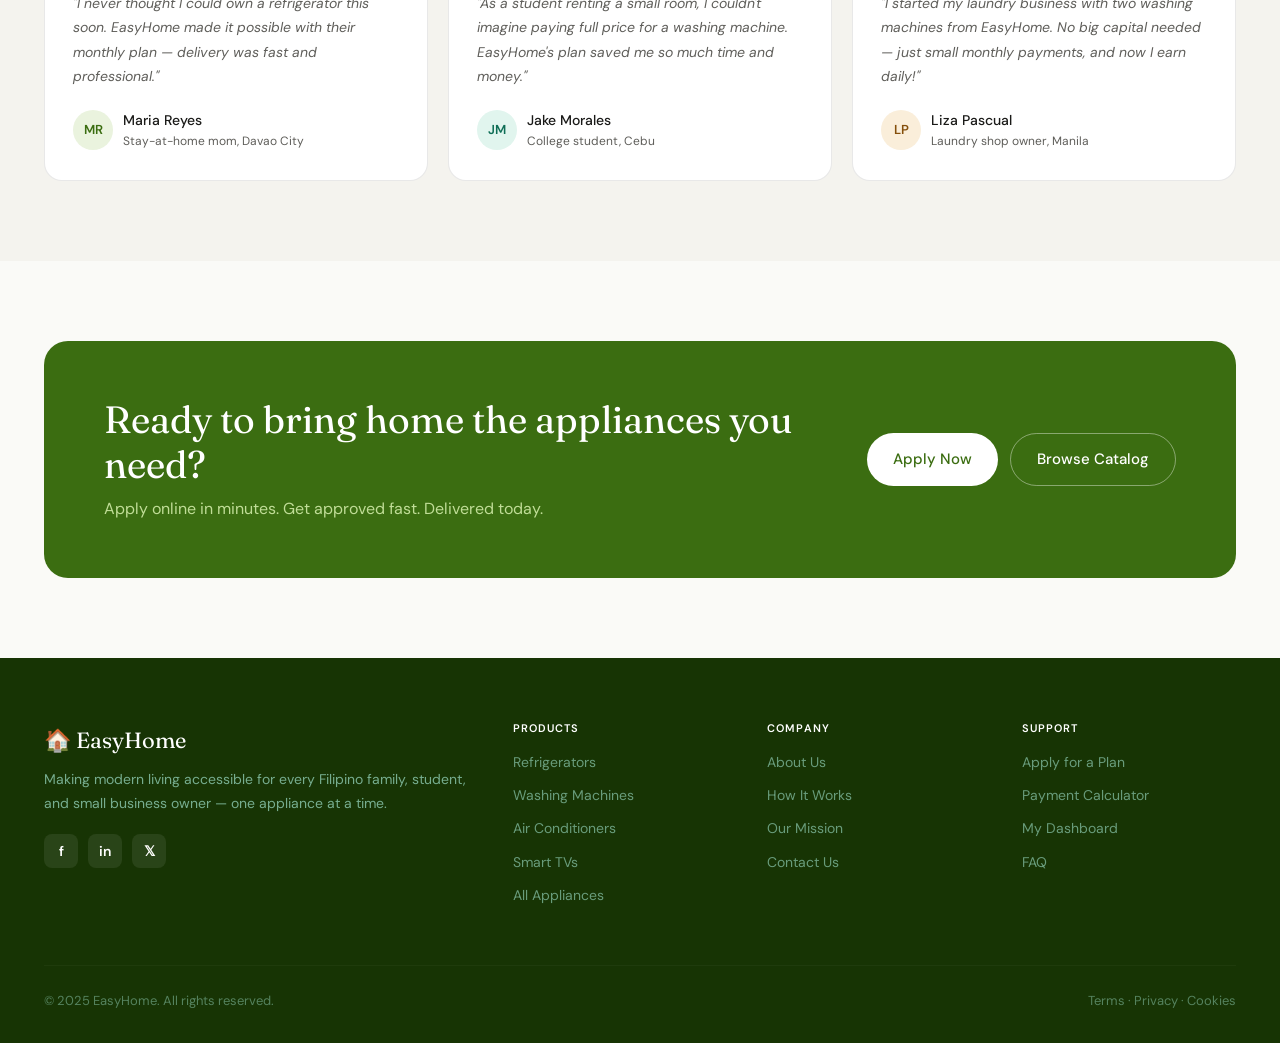
==== commit 77943b19: "Update index.html" ====
--- a/index.html
+++ b/index.html
@@ -457,11 +457,14 @@
         <a class="nav-link" href="contact.html">Contact</a>
       </div>
       <div class="nav-actions" style="display:flex;align-items:center;gap:16px;">
-        <div class="nav-user-btn" id="nav-user-btn" style="display:none;align-items:center;gap:8px;font-weight:600;color:var(--g700);">
+        <div class="nav-user-btn" id="nav-user-btn"
+          style="display:none;align-items:center;gap:8px;font-weight:600;color:var(--g700);">
           <span style="font-size:18px;">👤</span><span id="nav-user-name"></span>
         </div>
-        <a class="nav-link" id="nav-login-btn" href="login.html" style="font-weight:600;display:inline-flex;align-items:center;gap:8px;">👤 Login</a>
-        <a class="btn btn-primary btn-sm" href="apply.html" onclick="return ensureAuth('apply.html')" style="margin-left:12px;">Apply Now</a>
+        <a class="nav-link" id="nav-login-btn" href="login.html"
+          style="font-weight:600;display:inline-flex;align-items:center;gap:8px;">👤 Login</a>
+        <a class="btn btn-primary btn-sm" href="apply.html" onclick="return ensureAuth('apply.html')"
+          style="margin-left:12px;">Apply Now</a>
         <button class="hamburger" id="hamburger" aria-label="Menu"><span></span><span></span><span></span></button>
       </div>
     </div>
@@ -502,7 +505,8 @@
     <a class="nav-link" href="contact.html">Contact</a>
     <div class="mobile-menu-divider"></div>
     <a class="nav-link" href="login.html">Login</a>
-    <a class="btn btn-primary btn-sm" href="apply.html" onclick="return ensureAuth('apply.html')" style="margin-top:8px;width:fit-content;">Apply Now →</a>
+    <a class="btn btn-primary btn-sm" href="apply.html" onclick="return ensureAuth('apply.html')"
+      style="margin-top:8px;width:fit-content;">Apply Now →</a>
   </div>
 
   <!-- HERO -->
@@ -690,7 +694,8 @@
               <div style="font-size:17px;font-weight:500;color:var(--g800);" id="calc-total">₱18,890</div>
             </div>
           </div>
-          <a href="apply.html" class="btn btn-primary" onclick="return ensureAuth('apply.html')" style="width:100%;justify-content:center;margin-top:16px;">Apply
+          <a href="apply.html" class="btn btn-primary" onclick="return ensureAuth('apply.html')"
+            style="width:100%;justify-content:center;margin-top:16px;">Apply
             for This Plan →</a>
         </div>
       </div>
@@ -897,10 +902,10 @@
   <script src="shared.js"></script>
   <script>
     const APPLIANCES = [
-      { id: 1, name: 'Panasonic 2-Door Refrigerator', model: 'NR-BB221V', price: 17990, img: 'https://images.unsplash.com/photo-1571175443880-49e1d25b2bc5?w=500&q=80', category: 'refrigerators', badge: 'Best Seller', monthly: 1450, term: 12 },
-      { id: 2, name: 'LG Front Load Washing Machine', model: '8.5kg Inverter', price: 24500, img: 'https://images.unsplash.com/photo-1626806787461-102c1bfaaea1?w=500&q=80', category: 'washers', badge: 'Popular', monthly: 1350, term: 12 },
-      { id: 3, name: 'Samsung 43" Crystal UHD TV', model: '4K Smart TV', price: 18000, img: 'https://images.unsplash.com/photo-1593359677879-a4bb92f829d1?w=500&q=80', category: 'tvs', badge: 'New', monthly: 1200, term: 12 },
-      { id: 4, name: 'Sharp Microwave Oven', model: '20L Digital', price: 3900, img: 'https://images.unsplash.com/photo-1574269909862-7e1d70bb8078?w=500&q=80', category: 'microwaves', badge: 'Available', monthly: 650, term: 6 },
+      { id: 1, name: 'Panasonic 2-Door Refrigerator', model: 'NR-BB221V', price: 17990, img: 'https://www.smappliance.com/cdn/shop/products/CW530XMM__Front_1__website.jpg?v=1669708660', category: 'refrigerators', badge: 'Best Seller', monthly: 1500, term: 12 },
+      { id: 2, name: 'LG Front Load Washing Machine', model: '8.5kg Inverter Drive', price: 24500, img: 'https://emcor.com.ph/wp-content/uploads/2025/10/FV1208D4W-1.jpg', category: 'washers', badge: 'Popular', monthly: 1400, term: 12 },
+      { id: 3, name: 'Samsung 43" Smart TV', model: 'Crystal UHD 4K', price: 18000, img: 'https://emcor.com.ph/wp-content/uploads/2025/10/UA43U8000FGXXP-1.jpg', category: 'tvs', badge: 'New', monthly: 1200, term: 12 },
+      { id: 4, name: 'Sharp Microwave Oven', model: '20L Digital', price: 3900, img: 'https://ansons.ph/wp-content/uploads/2025/07/02_R-32F.png', category: 'microwaves', badge: 'Available', monthly: 650, term: 6 },
     ];
 
     function renderFeatured() {
--- a/shared.css
+++ b/shared.css
@@ -1,16 +1,15 @@
 /* ============================================================
-   EASYHOME APPLIANCES — GLOBAL STYLESHEET
+   EasyHome — GLOBAL STYLESHEET v2.0
    ============================================================ */
 
 @import url('https://fonts.googleapis.com/css2?family=Fraunces:ital,wght@0,300;0,400;0,500;0,600;1,400;1,500&family=DM+Sans:wght@300;400;500;600&display=swap');
 
-/* ── RESET & BASE ────────────────────────────────────────── */
 *,
 *::before,
 *::after {
   box-sizing: border-box;
   margin: 0;
-  padding: 0;
+  padding: 0
 }
 
 :root {
@@ -56,21 +55,64 @@
   --radius-xl: 24px;
   --nav-h: 68px;
   --accent: #3B6D11;
-  --accent-light: #EAF3DE;
   --transition: 0.22s cubic-bezier(.4, 0, .2, 1);
+  --bg-page: #FAFAF7;
+  --nav-bg: rgba(250, 250, 247, 0.92);
+}
+
+[data-theme="dark"] {
+  --g50: #1a2e0a;
+  --g100: #2a4a12;
+  --g200: #3d6d18;
+  --g400: #639922;
+  --g600: #7ec832;
+  --g800: #a0e050;
+  --g900: #c4f07a;
+  --t50: #0a1e18;
+  --t100: #1a3d30;
+  --t400: #2db88a;
+  --t600: #3dd9a5;
+  --a50: #1e1508;
+  --a100: #3d2a10;
+  --a400: #d4882a;
+  --a600: #f0a840;
+  --r50: #1e0808;
+  --r400: #e85555;
+  --r600: #f07070;
+  --b50: #081020;
+  --b400: #4a9de0;
+  --b600: #6ab8f5;
+  --gray0: #0f0f0e;
+  --gray1: #1a1a18;
+  --gray2: #242420;
+  --gray4: #4a4a48;
+  --gray6: #8a8a88;
+  --gray9: #f0f0ec;
+  --surface: #1e1e1c;
+  --text: #f0f0ec;
+  --muted: #8a8a88;
+  --hint: #5a5a58;
+  --border: rgba(255, 255, 255, 0.08);
+  --border-md: rgba(255, 255, 255, 0.12);
+  --shadow-sm: 0 2px 8px rgba(0, 0, 0, 0.3);
+  --shadow-md: 0 8px 32px rgba(0, 0, 0, 0.4);
+  --shadow-lg: 0 20px 60px rgba(0, 0, 0, 0.5);
+  --bg-page: #0f0f0e;
+  --nav-bg: rgba(15, 15, 14, 0.92);
 }
 
 html {
   scroll-behavior: smooth;
-  font-size: 16px;
+  font-size: 16px
 }
 
 body {
   font-family: 'DM Sans', sans-serif;
-  background: var(--gray0);
+  background: var(--bg-page);
   color: var(--text);
   line-height: 1.65;
   -webkit-font-smoothing: antialiased;
+  transition: background 0.3s, color 0.3s
 }
 
 h1,
@@ -80,32 +122,32 @@
 h5 {
   font-family: 'Fraunces', serif;
   font-weight: 400;
-  line-height: 1.2;
+  line-height: 1.2
 }
 
 a {
   text-decoration: none;
-  color: inherit;
+  color: inherit
 }
 
 img {
   display: block;
   width: 100%;
-  object-fit: cover;
+  object-fit: cover
 }
 
 button {
   cursor: pointer;
-  font-family: inherit;
+  font-family: inherit
 }
 
 input,
 select,
 textarea {
-  font-family: inherit;
-}
-
-/* ── NAVIGATION ──────────────────────────────────────────── */
+  font-family: inherit
+}
+
+/* NAV */
 #main-nav {
   position: fixed;
   top: 0;
@@ -113,15 +155,19 @@
   right: 0;
   z-index: 1000;
   height: var(--nav-h);
-  background: rgba(250, 250, 247, 0.88);
+  background: var(--nav-bg);
   backdrop-filter: blur(16px) saturate(1.6);
   -webkit-backdrop-filter: blur(16px) saturate(1.6);
   border-bottom: 1px solid var(--border);
-  transition: transform 0.35s cubic-bezier(.4, 0, .2, 1), box-shadow var(--transition), background var(--transition);
+  transition: transform 0.35s cubic-bezier(.4, 0, .2, 1), box-shadow var(--transition), background var(--transition)
 }
 
 #main-nav.scrolled {
-  box-shadow: var(--shadow-md);
+  box-shadow: var(--shadow-md)
+}
+
+#main-nav.nav-hidden {
+  transform: translateY(-100%)
 }
 
 .nav-inner {
@@ -132,7 +178,7 @@
   display: flex;
   align-items: center;
   justify-content: space-between;
-  gap: 24px;
+  gap: 16px
 }
 
 .nav-logo {
@@ -140,10 +186,15 @@
   align-items: center;
   gap: 10px;
   font-family: 'Fraunces', serif;
-  font-size: 21px;
+  font-size: 20px;
   font-weight: 600;
   color: var(--g800);
   white-space: nowrap;
+  flex-shrink: 0
+}
+
+[data-theme="dark"] .nav-logo {
+  color: var(--g900)
 }
 
 .nav-logo-mark {
@@ -156,59 +207,62 @@
   align-items: center;
   justify-content: center;
   font-size: 18px;
-  flex-shrink: 0;
+  flex-shrink: 0
 }
 
 .nav-links {
   display: flex;
   align-items: center;
-  gap: 4px;
+  gap: 2px;
   flex: 1;
-  justify-content: center;
+  justify-content: center
 }
 
 .nav-link {
-  padding: 7px 14px;
+  padding: 7px 12px;
   border-radius: 8px;
   font-size: 14px;
   font-weight: 500;
   color: var(--muted);
   transition: background var(--transition), color var(--transition);
-  white-space: nowrap;
-}
-
-.nav-link:hover,
+  white-space: nowrap
+}
+
+.nav-link:hover {
+  background: var(--g50);
+  color: var(--g600)
+}
+
 .nav-link.active {
   background: var(--g50);
-  color: var(--g600);
-}
-
-.nav-link.active {
-  color: var(--g800);
+  color: var(--g800)
 }
 
 .nav-actions {
   display: flex;
   align-items: center;
-  gap: 10px;
-}
-
-.nav-cart-btn {
+  gap: 8px;
+  flex-shrink: 0
+}
+
+.nav-icon-btn {
   position: relative;
-  width: 40px;
-  height: 40px;
+  width: 38px;
+  height: 38px;
   border-radius: 10px;
   border: 1px solid var(--border-md);
-  background: white;
+  background: var(--surface);
   display: flex;
   align-items: center;
   justify-content: center;
-  font-size: 18px;
-  transition: background var(--transition);
-}
-
-.nav-cart-btn:hover {
+  font-size: 17px;
+  transition: background var(--transition), border-color var(--transition);
+  color: var(--text)
+}
+
+.nav-icon-btn:hover {
   background: var(--g50);
+  border-color: var(--g200)
 }
 
 #cart-badge {
@@ -225,11 +279,11 @@
   display: none;
   align-items: center;
   justify-content: center;
-  border: 2px solid var(--gray0);
+  border: 2px solid var(--bg-page)
 }
 
 .btn-nav-primary {
-  padding: 9px 20px;
+  padding: 9px 18px;
   border-radius: 20px;
   background: var(--g600);
   color: white;
@@ -237,97 +291,175 @@
   font-weight: 500;
   border: none;
   transition: background var(--transition), transform 0.1s;
-  white-space: nowrap;
+  white-space: nowrap
 }
 
 .btn-nav-primary:hover {
   background: var(--g800);
-  transform: translateY(-1px);
+  transform: translateY(-1px)
 }
 
 .hamburger {
   display: none;
   flex-direction: column;
   gap: 5px;
-  width: 40px;
-  height: 40px;
-  border: none;
-  background: none;
-  align-items: center;
-  justify-content: center;
+  width: 38px;
+  height: 38px;
+  border: 1px solid var(--border-md);
+  border-radius: 10px;
+  background: var(--surface);
+  align-items: center;
+  justify-content: center
 }
 
 .hamburger span {
   display: block;
-  width: 22px;
+  width: 18px;
   height: 2px;
-  background: var(--gray9);
+  background: var(--text);
   border-radius: 2px;
-  transition: all 0.25s;
+  transition: all 0.25s
 }
 
 .hamburger.open span:nth-child(1) {
-  transform: rotate(45deg) translate(5px, 5px);
+  transform: rotate(45deg) translate(5px, 5px)
 }
 
 .hamburger.open span:nth-child(2) {
-  opacity: 0;
+  opacity: 0
 }
 
 .hamburger.open span:nth-child(3) {
-  transform: rotate(-45deg) translate(5px, -5px);
-}
-
-/* Mobile nav */
+  transform: rotate(-45deg) translate(5px, -5px)
+}
+
 .mobile-menu {
   display: none;
   position: fixed;
-  top: var(--nav-h);
+  top: 0;
   left: 0;
   right: 0;
-  background: rgba(250, 250, 247, 0.98);
+  bottom: 0;
+  width: 100%;
+  height: 100vh;
+  background: var(--nav-bg);
   backdrop-filter: blur(16px);
-  border-bottom: 1px solid var(--border);
   z-index: 999;
-  padding: 16px 24px 24px;
+  padding: calc(var(--nav-h) + 12px) 20px 20px;
+  overflow-y: auto;
   flex-direction: column;
-  gap: 4px;
-  transform: translateY(-10px);
+  gap: 2px;
+  transform: translateY(-12px);
   opacity: 0;
-  transition: transform 0.25s, opacity 0.25s;
+  transition: transform 0.25s, opacity 0.25s
 }
 
 .mobile-menu.open {
   transform: translateY(0);
-  opacity: 1;
+  opacity: 1
 }
 
 .mobile-menu .nav-link {
   display: block;
-  padding: 12px 16px;
+  padding: 11px 14px;
   font-size: 15px;
-}
-
-/* ── LAYOUT HELPERS ──────────────────────────────────────── */
+  border-radius: 10px;
+  transition: background var(--transition), color var(--transition);
+}
+
+.mobile-menu .nav-link.active {
+  background: rgba(99, 153, 34, 0.12);
+  color: var(--g800);
+}
+
+.mobile-menu-divider {
+  height: 1px;
+  background: var(--border);
+  margin: 8px 0
+}
+
+/* SETTINGS PANEL */
+.settings-panel {
+  position: fixed;
+  top: calc(var(--nav-h) + 8px);
+  right: 16px;
+  z-index: 1100;
+  background: var(--surface);
+  border: 1px solid var(--border-md);
+  border-radius: var(--radius-lg);
+  padding: 20px;
+  width: 280px;
+  box-shadow: var(--shadow-lg);
+  display: none
+}
+
+.settings-panel.open {
+  display: block;
+  animation: dropIn 0.25s cubic-bezier(.34, 1.56, .64, 1)
+}
+
+@keyframes dropIn {
+  from {
+    opacity: 0;
+    transform: translateY(-8px) scale(0.97)
+  }
+
+  to {
+    opacity: 1;
+    transform: none
+  }
+}
+
+.settings-panel-title {
+  font-size: 13px;
+  font-weight: 600;
+  color: var(--muted);
+  letter-spacing: .06em;
+  text-transform: uppercase;
+  margin-bottom: 14px;
+  padding-bottom: 10px;
+  border-bottom: 1px solid var(--border)
+}
+
+/* LAYOUT */
 .container {
   max-width: 1240px;
   margin: 0 auto;
-  padding: 0 24px;
+  padding: 0 24px
+}
+
+.section {
+  padding: 64px 0;
+}
+
+.section-header {
+  display: flex;
+  align-items: flex-end;
+  justify-content: space-between;
+  gap: 18px;
+  margin-bottom: 32px;
+  flex-wrap: wrap;
+}
+
+.section-header h2,
+.section-header h3,
+.section-header p {
+  margin: 0;
 }
 
 .page-top {
-  padding-top: var(--nav-h);
+  padding-top: var(--nav-h)
 }
 
 .section {
-  padding: 80px 0;
+  padding: 80px 0
 }
 
 .section-sm {
-  padding: 56px 0;
-}
-
-/* ── TYPOGRAPHY ──────────────────────────────────────────── */
+  padding: 56px 0
+}
+
+/* TYPOGRAPHY */
 .label {
   display: inline-block;
   font-size: 11px;
@@ -335,31 +467,31 @@
   letter-spacing: 0.1em;
   text-transform: uppercase;
   color: var(--g400);
-  margin-bottom: 12px;
+  margin-bottom: 12px
 }
 
 .display-1 {
   font-size: clamp(40px, 5.5vw, 68px);
-  letter-spacing: -0.025em;
+  letter-spacing: -0.025em
 }
 
 .display-2 {
   font-size: clamp(30px, 3.5vw, 48px);
-  letter-spacing: -0.02em;
+  letter-spacing: -0.02em
 }
 
 .display-3 {
   font-size: clamp(24px, 2.8vw, 36px);
-  letter-spacing: -0.015em;
+  letter-spacing: -0.015em
 }
 
 .lead {
   font-size: 18px;
   color: var(--muted);
-  line-height: 1.7;
-}
-
-/* ── BUTTONS ─────────────────────────────────────────────── */
+  line-height: 1.7
+}
+
+/* BUTTONS */
 .btn {
   display: inline-flex;
   align-items: center;
@@ -372,104 +504,104 @@
   transition: all var(--transition);
   cursor: pointer;
   white-space: nowrap;
-  text-decoration: none;
+  text-decoration: none
 }
 
 .btn-primary {
   background: var(--g600);
-  color: white;
+  color: white
 }
 
 .btn-primary:hover {
   background: var(--g800);
   transform: translateY(-2px);
-  box-shadow: 0 6px 20px rgba(59, 109, 17, .25);
+  box-shadow: 0 6px 20px rgba(59, 109, 17, .25)
 }
 
 .btn-secondary {
   background: transparent;
   color: var(--g600);
-  border: 1.5px solid var(--g200);
+  border: 1.5px solid var(--g200)
 }
 
 .btn-secondary:hover {
   background: var(--g50);
-  transform: translateY(-1px);
+  transform: translateY(-1px)
 }
 
 .btn-white {
   background: white;
-  color: var(--g600);
+  color: var(--g600)
 }
 
 .btn-white:hover {
   opacity: 0.9;
-  transform: translateY(-1px);
+  transform: translateY(-1px)
 }
 
 .btn-outline-white {
   background: transparent;
   color: white;
-  border: 1.5px solid rgba(255, 255, 255, .4);
+  border: 1.5px solid rgba(255, 255, 255, .4)
 }
 
 .btn-outline-white:hover {
-  background: rgba(255, 255, 255, .12);
+  background: rgba(255, 255, 255, .12)
 }
 
 .btn-sm {
-  padding: 8px 18px;
-  font-size: 13px;
+  padding: 8px 16px;
+  font-size: 13px
 }
 
 .btn-icon {
-  width: 40px;
-  height: 40px;
+  width: 38px;
+  height: 38px;
   padding: 0;
   border-radius: 10px;
-  justify-content: center;
+  justify-content: center
 }
 
 .btn-danger {
   background: var(--r50);
   color: var(--r600);
-  border: 1px solid #F7C1C1;
+  border: 1px solid #F7C1C1
 }
 
 .btn-danger:hover {
   background: var(--r600);
-  color: white;
+  color: white
 }
 
 .btn-success {
   background: var(--g600);
-  color: white;
-}
-
-/* ── CARDS ───────────────────────────────────────────────── */
+  color: white
+}
+
+/* CARDS */
 .card {
   background: var(--surface);
   border-radius: var(--radius-lg);
   border: 1px solid var(--border);
-  overflow: hidden;
+  overflow: hidden
 }
 
 .card-body {
-  padding: 24px;
+  padding: 24px
 }
 
 .card-hover {
-  transition: transform var(--transition), box-shadow var(--transition);
+  transition: transform var(--transition), box-shadow var(--transition)
 }
 
 .card-hover:hover {
   transform: translateY(-4px);
-  box-shadow: var(--shadow-lg);
-}
-
-/* ── FORM ELEMENTS ───────────────────────────────────────── */
+  box-shadow: var(--shadow-lg)
+}
+
+/* FORMS */
 .form-group {
-  margin-bottom: 20px;
+  margin-bottom: 20px
 }
 
 .form-label {
@@ -478,7 +610,7 @@
   font-weight: 500;
   color: var(--muted);
   margin-bottom: 6px;
-  letter-spacing: 0.03em;
+  letter-spacing: 0.03em
 }
 
 .form-control {
@@ -488,41 +620,41 @@
   border-radius: var(--radius-sm);
   font-size: 15px;
   color: var(--text);
-  background: white;
+  background: var(--surface);
   outline: none;
-  transition: border-color var(--transition), box-shadow var(--transition);
+  transition: border-color var(--transition), box-shadow var(--transition)
 }
 
 .form-control:focus {
   border-color: var(--g400);
-  box-shadow: 0 0 0 3px rgba(99, 153, 34, .12);
+  box-shadow: 0 0 0 3px rgba(99, 153, 34, .12)
 }
 
 .form-control.error {
-  border-color: var(--r400);
+  border-color: var(--r400)
 }
 
 .form-control.error:focus {
-  box-shadow: 0 0 0 3px rgba(226, 75, 74, .12);
+  box-shadow: 0 0 0 3px rgba(226, 75, 74, .12)
 }
 
 .form-error {
   font-size: 12px;
-  color: var(--r600);
+  color: var(--r400);
   margin-top: 4px;
-  display: none;
+  display: none
 }
 
 .form-error.show {
-  display: block;
+  display: block
 }
 
 .pw-wrapper {
-  position: relative;
+  position: relative
 }
 
 .pw-wrapper .form-control {
-  padding-right: 46px;
+  padding-right: 46px
 }
 
 .pw-toggle {
@@ -536,11 +668,11 @@
   padding: 4px;
   display: flex;
   align-items: center;
-  transition: color var(--transition);
+  transition: color var(--transition)
 }
 
 .pw-toggle:hover {
-  color: var(--g600);
+  color: var(--g600)
 }
 
 .form-select {
@@ -550,23 +682,23 @@
   border-radius: var(--radius-sm);
   font-size: 15px;
   color: var(--text);
-  background: white;
+  background: var(--surface);
   outline: none;
   appearance: none;
   background-image: url("data:image/svg+xml,%3Csvg xmlns='http://www.w3.org/2000/svg' width='12' height='8' viewBox='0 0 12 8'%3E%3Cpath d='M1 1l5 5 5-5' stroke='%23888780' stroke-width='1.5' fill='none' stroke-linecap='round'/%3E%3C/svg%3E");
   background-repeat: no-repeat;
   background-position: right 14px center;
   padding-right: 36px;
-  transition: border-color var(--transition);
+  transition: border-color var(--transition)
 }
 
 .form-select:focus {
   border-color: var(--g400);
   box-shadow: 0 0 0 3px rgba(99, 153, 34, .12);
-  outline: none;
-}
-
-/* ── BADGE ───────────────────────────────────────────────── */
+  outline: none
+}
+
+/* BADGE */
 .badge {
   display: inline-flex;
   align-items: center;
@@ -575,52 +707,52 @@
   font-size: 11px;
   font-weight: 600;
   letter-spacing: 0.05em;
-  text-transform: uppercase;
+  text-transform: uppercase
 }
 
 .badge-green {
   background: var(--g50);
-  color: var(--g600);
+  color: var(--g600)
 }
 
 .badge-amber {
   background: var(--a50);
-  color: var(--a600);
+  color: var(--a600)
 }
 
 .badge-red {
   background: var(--r50);
-  color: var(--r600);
+  color: var(--r600)
 }
 
 .badge-blue {
   background: var(--b50);
-  color: var(--b600);
+  color: var(--b600)
 }
 
 .badge-teal {
   background: var(--t50);
-  color: var(--t600);
-}
-
-/* ── MODAL ───────────────────────────────────────────────── */
+  color: var(--t600)
+}
+
+/* MODAL */
 .modal-overlay {
   position: fixed;
   inset: 0;
   z-index: 2000;
-  background: rgba(0, 0, 0, .45);
+  background: rgba(0, 0, 0, .5);
   display: none;
   align-items: center;
   justify-content: center;
-  padding: 20px;
+  padding: 20px
 }
 
 .modal-overlay.open {
-  display: flex;
+  display: flex
 }
 
 .modal-box {
-  background: white;
+  background: var(--surface);
   border-radius: var(--radius-xl);
   width: 100%;
   max-width: 520px;
@@ -628,24 +760,24 @@
   overflow-y: auto;
   transform: scale(0.92) translateY(20px);
   opacity: 0;
-  transition: transform 0.3s cubic-bezier(.34, 1.56, .64, 1), opacity 0.25s;
+  transition: transform 0.3s cubic-bezier(.34, 1.56, .64, 1), opacity 0.25s
 }
 
 .modal-overlay.open .modal-box {
   transform: scale(1) translateY(0);
-  opacity: 1;
+  opacity: 1
 }
 
 .modal-header {
   padding: 24px 28px 0;
   display: flex;
   align-items: center;
-  justify-content: space-between;
+  justify-content: space-between
 }
 
 .modal-title {
   font-size: 20px;
-  color: var(--g900);
+  color: var(--text)
 }
 
 .modal-close {
@@ -659,125 +791,135 @@
   justify-content: center;
   font-size: 18px;
   color: var(--muted);
-  transition: background var(--transition);
+  transition: background var(--transition)
 }
 
 .modal-close:hover {
-  background: var(--gray2);
+  background: var(--gray2)
 }
 
 .modal-body {
-  padding: 20px 28px 28px;
+  padding: 20px 28px 28px
 }
 
 .modal-footer {
   padding: 0 28px 24px;
   display: flex;
   gap: 10px;
-  justify-content: flex-end;
-}
-
-/* ── HERO ────────────────────────────────────────────────── */
-.hero-section {
-  min-height: 100vh;
-  display: flex;
-  align-items: center;
-  background: linear-gradient(145deg, #f0f8e8 0%, #e8f5dd 50%, #d4edc0 100%);
-  position: relative;
-  overflow: hidden;
-}
-
-.hero-bg-circles {
-  position: absolute;
-  inset: 0;
-  pointer-events: none;
-  overflow: hidden;
-}
-
-.hero-circle {
-  position: absolute;
-  border-radius: 50%;
-  background: rgba(59, 109, 17, .06);
-  animation: floatCircle 12s ease-in-out infinite;
-}
-
-@keyframes floatCircle {
-
-  0%,
-  100% {
-    transform: translateY(0) scale(1);
-  }
-
-  50% {
-    transform: translateY(-20px) scale(1.04);
-  }
-}
-
-/* ── SCROLL REVEAL ───────────────────────────────────────── */
+  justify-content: flex-end
+}
+
+/* SCROLL REVEAL */
 [data-reveal] {
   opacity: 0;
   transform: translateY(32px);
-  transition: opacity 0.65s cubic-bezier(.4, 0, .2, 1), transform 0.65s cubic-bezier(.4, 0, .2, 1);
+  transition: opacity 0.65s cubic-bezier(.4, 0, .2, 1), transform 0.65s cubic-bezier(.4, 0, .2, 1)
 }
 
 [data-reveal].revealed {
   opacity: 1;
-  transform: translateY(0);
+  transform: translateY(0)
 }
 
 [data-reveal-delay="1"] {
-  transition-delay: 0.1s;
+  transition-delay: 0.1s
 }
 
 [data-reveal-delay="2"] {
-  transition-delay: 0.2s;
+  transition-delay: 0.2s
 }
 
 [data-reveal-delay="3"] {
-  transition-delay: 0.3s;
+  transition-delay: 0.3s
 }
 
 [data-reveal-delay="4"] {
-  transition-delay: 0.4s;
+  transition-delay: 0.4s
 }
 
 [data-reveal-delay="5"] {
-  transition-delay: 0.5s;
-}
-
-/* ── DIVIDER ─────────────────────────────────────────────── */
+  transition-delay: 0.5s
+}
+
 .divider {
   height: 1px;
   background: var(--border);
-  margin: 0;
-}
-
-/* ── FOOTER ──────────────────────────────────────────────── */
+  margin: 0
+}
+
+/* BACK LINK */
+.back-link {
+  display: inline-flex;
+  align-items: center;
+  gap: 6px;
+  font-size: 14px;
+  color: var(--muted);
+  font-weight: 500;
+  transition: color var(--transition);
+  padding: 6px 0
+}
+
+.back-link:hover {
+  color: var(--g600)
+}
+
+.breadcrumb {
+  display: flex;
+  align-items: center;
+  gap: 6px;
+  font-size: 13px;
+  color: var(--muted);
+  flex-wrap: wrap
+}
+
+.breadcrumb a {
+  color: var(--muted);
+  transition: color var(--transition)
+}
+
+.breadcrumb a:hover {
+  color: var(--g600)
+}
+
+.breadcrumb-sep {
+  opacity: 0.4
+}
+
+.breadcrumb-current {
+  color: var(--text);
+  font-weight: 500
+}
+
+/* FOOTER */
 footer {
   background: var(--g900);
   color: var(--t100);
-  padding: 64px 0 32px;
+  padding: 64px 0 32px
+}
+
+[data-theme="dark"] footer {
+  background: #080e04
 }
 
 .footer-grid {
   display: grid;
   grid-template-columns: 2fr 1fr 1fr 1fr;
   gap: 40px;
-  margin-bottom: 48px;
+  margin-bottom: 48px
 }
 
 .footer-logo {
   font-family: 'Fraunces', serif;
   font-size: 22px;
   color: white;
-  margin-bottom: 10px;
+  margin-bottom: 10px
 }
 
 .footer-tagline {
   font-size: 14px;
   color: var(--t100);
   opacity: .7;
-  line-height: 1.7;
+  line-height: 1.7
 }
 
 .footer-col h5 {
@@ -787,7 +929,7 @@
   text-transform: uppercase;
   color: white;
   margin-bottom: 16px;
-  font-family: 'DM Sans';
+  font-family: 'DM Sans'
 }
 
 .footer-col a {
@@ -796,11 +938,11 @@
   color: var(--t100);
   opacity: .6;
   margin-bottom: 10px;
-  transition: opacity var(--transition);
+  transition: opacity var(--transition)
 }
 
 .footer-col a:hover {
-  opacity: 1;
+  opacity: 1
 }
 
 .footer-bottom {
@@ -811,12 +953,13 @@
   justify-content: space-between;
   font-size: 13px;
   color: var(--t100);
-  opacity: .45;
+  opacity: .45
 }
 
 .footer-socials {
   display: flex;
-  gap: 12px;
+  gap: 10px;
+  margin-top: 18px
 }
 
 .footer-social-btn {
@@ -828,26 +971,31 @@
   display: flex;
   align-items: center;
   justify-content: center;
-  font-size: 15px;
+  font-size: 14px;
   transition: background var(--transition);
   border: none;
+  font-weight: 600
 }
 
 .footer-social-btn:hover {
-  background: var(--g600);
-}
-
-/* ── STATS BAR ───────────────────────────────────────────── */
+  background: var(--g600)
+}
+
+/* STATS */
 .stats-bar {
   background: var(--g900);
-  padding: 40px 0;
+  padding: 40px 0
+}
+
+[data-theme="dark"] .stats-bar {
+  background: #080e04
 }
 
 .stats-grid {
   display: grid;
   grid-template-columns: repeat(4, 1fr);
   gap: 20px;
-  text-align: center;
+  text-align: center
 }
 
 .stat-num {
@@ -855,36 +1003,36 @@
   font-size: 40px;
   color: var(--g100);
   line-height: 1;
-  margin-bottom: 6px;
+  margin-bottom: 6px
 }
 
 .stat-label {
   font-size: 13px;
   color: var(--t100);
-  opacity: .75;
-}
-
-/* ── PRODUCT CARD ────────────────────────────────────────── */
+  opacity: .75
+}
+
+/* PRODUCT CARD */
 .product-card {
-  background: white;
+  background: var(--surface);
   border-radius: var(--radius-lg);
   border: 1px solid var(--border);
   overflow: hidden;
   transition: transform var(--transition), box-shadow var(--transition);
   display: flex;
-  flex-direction: column;
+  flex-direction: column
 }
 
 .product-card:hover {
   transform: translateY(-5px);
-  box-shadow: var(--shadow-lg);
+  box-shadow: var(--shadow-lg)
 }
 
 .product-img {
   width: 100%;
   height: 200px;
   object-fit: cover;
-  background: var(--gray1);
+  background: var(--gray1)
 }
 
 .product-body {
@@ -892,65 +1040,65 @@
   flex: 1;
   display: flex;
   flex-direction: column;
-  gap: 6px;
+  gap: 6px
 }
 
 .product-name {
   font-size: 16px;
   font-weight: 500;
-  color: var(--g900);
+  color: var(--text)
 }
 
 .product-price {
   font-family: 'Fraunces', serif;
   font-size: 22px;
-  color: var(--g600);
+  color: var(--g600)
 }
 
 .product-monthly {
   font-size: 12px;
-  color: var(--muted);
+  color: var(--muted)
 }
 
 .product-actions {
   padding: 0 18px 18px;
   display: flex;
-  gap: 8px;
-}
-
-/* ── GRID LAYOUTS ────────────────────────────────────────── */
+  gap: 8px
+}
+
+/* GRIDS */
 .grid-2 {
   display: grid;
   grid-template-columns: repeat(2, 1fr);
-  gap: 24px;
+  gap: 24px
 }
 
 .grid-3 {
   display: grid;
   grid-template-columns: repeat(3, 1fr);
-  gap: 20px;
+  gap: 20px
 }
 
 .grid-4 {
   display: grid;
   grid-template-columns: repeat(4, 1fr);
-  gap: 20px;
+  gap: 20px
 }
 
 .grid-auto {
   display: grid;
   grid-template-columns: repeat(auto-fill, minmax(260px, 1fr));
-  gap: 20px;
-}
-
-/* ── TABS ────────────────────────────────────────────────── */
+  gap: 20px
+}
+
+/* TABS */
 .tab-bar {
   display: flex;
   gap: 4px;
   background: var(--gray1);
   padding: 4px;
   border-radius: 12px;
-  width: fit-content;
+  width: fit-content
 }
 
 .tab-btn {
@@ -961,16 +1109,16 @@
   font-size: 14px;
   font-weight: 500;
   color: var(--muted);
-  transition: all var(--transition);
+  transition: all var(--transition)
 }
 
 .tab-btn.active {
-  background: white;
+  background: var(--surface);
   color: var(--g800);
-  box-shadow: var(--shadow-sm);
-}
-
-/* ── ALERT INLINE ────────────────────────────────────────── */
+  box-shadow: var(--shadow-sm)
+}
+
+/* ALERTS */
 .alert {
   display: flex;
   align-items: flex-start;
@@ -979,65 +1127,65 @@
   border-radius: var(--radius-md);
   font-size: 14px;
   line-height: 1.5;
-  margin-bottom: 16px;
+  margin-bottom: 16px
 }
 
 .alert-success {
   background: var(--g50);
   color: var(--g800);
-  border: 1px solid var(--g100);
+  border: 1px solid var(--g100)
 }
 
 .alert-error {
   background: var(--r50);
   color: var(--r600);
-  border: 1px solid #F7C1C1;
+  border: 1px solid #F7C1C1
 }
 
 .alert-info {
   background: var(--b50);
   color: var(--b600);
-  border: 1px solid #B5D4F4;
+  border: 1px solid #B5D4F4
 }
 
 .alert-warning {
   background: var(--a50);
   color: var(--a600);
-  border: 1px solid var(--a100);
-}
-
-/* ── SECTION HEADER ──────────────────────────────────────── */
+  border: 1px solid var(--a100)
+}
+
+/* SECTION HEADER */
 .section-header {
   text-align: center;
-  margin-bottom: 56px;
+  margin-bottom: 56px
 }
 
 .section-header .label {
-  display: block;
+  display: block
 }
 
 .section-header .display-2 {
   margin-bottom: 16px;
-  color: var(--g900);
+  color: var(--text)
 }
 
 .section-header .lead {
   max-width: 560px;
-  margin: 0 auto;
-}
-
-/* ── PROBLEM CARDS ───────────────────────────────────────── */
+  margin: 0 auto
+}
+
+/* PROBLEM CARDS */
 .problem-card {
-  background: white;
+  background: var(--surface);
   border-radius: var(--radius-lg);
   border: 1px solid var(--border);
   padding: 28px;
-  transition: all var(--transition);
+  transition: all var(--transition)
 }
 
 .problem-card:hover {
   border-color: var(--g200);
-  box-shadow: var(--shadow-md);
+  box-shadow: var(--shadow-md)
 }
 
 .problem-num {
@@ -1045,19 +1193,19 @@
   font-size: 52px;
   color: var(--gray2);
   line-height: 1;
-  margin-bottom: 12px;
+  margin-bottom: 12px
 }
 
 .problem-title {
   font-size: 18px;
-  color: var(--g900);
-  margin-bottom: 8px;
+  color: var(--text);
+  margin-bottom: 8px
 }
 
 .problem-desc {
   font-size: 14px;
   color: var(--muted);
-  line-height: 1.7;
+  line-height: 1.7
 }
 
 .problem-who {
@@ -1066,24 +1214,24 @@
   border-top: 1px solid var(--border);
   font-size: 12px;
   color: var(--g600);
-  font-weight: 500;
-}
-
-/* ── FEATURE ROW ─────────────────────────────────────────── */
+  font-weight: 500
+}
+
+/* FEATURE ROW */
 .feature-row {
   display: flex;
   gap: 16px;
   align-items: flex-start;
   padding: 18px;
-  background: white;
+  background: var(--surface);
   border-radius: var(--radius-md);
   border: 1px solid var(--border);
-  transition: border-color var(--transition), box-shadow var(--transition);
+  transition: border-color var(--transition), box-shadow var(--transition)
 }
 
 .feature-row:hover {
   border-color: var(--g200);
-  box-shadow: var(--shadow-sm);
+  box-shadow: var(--shadow-sm)
 }
 
 .feature-icon {
@@ -1095,37 +1243,37 @@
   display: flex;
   align-items: center;
   justify-content: center;
-  flex-shrink: 0;
+  flex-shrink: 0
 }
 
 .feature-title {
   font-size: 15px;
   font-weight: 500;
-  color: var(--g900);
-  margin-bottom: 3px;
+  color: var(--text);
+  margin-bottom: 3px
 }
 
 .feature-desc {
   font-size: 13px;
   color: var(--muted);
-  line-height: 1.6;
-}
-
-/* ── STEP CARD ───────────────────────────────────────────── */
+  line-height: 1.6
+}
+
+/* STEP CARD */
 .step-card {
   padding: 28px 24px;
   background: rgba(255, 255, 255, .05);
   border-right: 1px solid rgba(255, 255, 255, .06);
   position: relative;
-  transition: background var(--transition);
+  transition: background var(--transition)
 }
 
 .step-card:last-child {
-  border-right: none;
+  border-right: none
 }
 
 .step-card:hover {
-  background: rgba(255, 255, 255, .09);
+  background: rgba(255, 255, 255, .09)
 }
 
 .step-num {
@@ -1134,29 +1282,29 @@
   color: rgba(255, 255, 255, .1);
   position: absolute;
   top: 16px;
-  right: 20px;
+  right: 20px
 }
 
 .step-icon {
   font-size: 34px;
-  margin-bottom: 14px;
+  margin-bottom: 14px
 }
 
 .step-title {
   font-size: 16px;
   color: white;
   font-weight: 500;
-  margin-bottom: 8px;
+  margin-bottom: 8px
 }
 
 .step-desc {
   font-size: 13px;
   color: var(--t100);
   opacity: .75;
-  line-height: 1.6;
-}
-
-/* ── CTA BANNER ──────────────────────────────────────────── */
+  line-height: 1.6
+}
+
+/* CTA BANNER */
 .cta-banner {
   background: var(--g600);
   border-radius: var(--radius-xl);
@@ -1164,39 +1312,39 @@
   display: flex;
   align-items: center;
   justify-content: space-between;
-  gap: 40px;
+  gap: 40px
 }
 
 .cta-banner h2 {
   font-size: clamp(26px, 3vw, 38px);
   color: white;
-  margin-bottom: 8px;
+  margin-bottom: 8px
 }
 
 .cta-banner p {
   color: var(--g100);
-  font-size: 16px;
+  font-size: 16px
 }
 
 .cta-actions {
   display: flex;
   gap: 12px;
   flex-shrink: 0;
-  flex-wrap: wrap;
-}
-
-/* ── TESTIMONIAL ─────────────────────────────────────────── */
+  flex-wrap: wrap
+}
+
+/* TESTIMONIAL */
 .testi-card {
-  background: white;
+  background: var(--surface);
   border-radius: var(--radius-lg);
   border: 1px solid var(--border);
-  padding: 28px;
+  padding: 28px
 }
 
 .testi-stars {
   color: #E9A820;
   font-size: 15px;
-  margin-bottom: 14px;
+  margin-bottom: 14px
 }
 
 .testi-text {
@@ -1204,13 +1352,13 @@
   color: var(--muted);
   line-height: 1.75;
   margin-bottom: 20px;
-  font-style: italic;
+  font-style: italic
 }
 
 .testi-author {
   display: flex;
   align-items: center;
-  gap: 10px;
+  gap: 10px
 }
 
 .avatar {
@@ -1222,45 +1370,45 @@
   justify-content: center;
   font-size: 13px;
   font-weight: 600;
-  flex-shrink: 0;
-}
-
-/* ── PAGE HEADER ─────────────────────────────────────────── */
+  flex-shrink: 0
+}
+
+/* PAGE HEADER */
 .page-header {
-  background: white;
+  background: var(--surface);
   border-bottom: 1px solid var(--border);
-  padding: 40px 0 32px;
+  padding: 40px 0 32px
 }
 
 .page-header .label {
-  margin-bottom: 8px;
+  margin-bottom: 8px
 }
 
 .page-header h1 {
-  color: var(--g900);
-  margin-bottom: 8px;
+  color: var(--text);
+  margin-bottom: 8px
 }
 
 .page-header p {
   color: var(--muted);
-  font-size: 16px;
-}
-
-/* ── TABLE ───────────────────────────────────────────────── */
+  font-size: 16px
+}
+
+/* TABLE */
 .table-wrap {
   overflow-x: auto;
   border-radius: var(--radius-lg);
-  border: 1px solid var(--border);
+  border: 1px solid var(--border)
 }
 
 table {
   width: 100%;
   border-collapse: collapse;
-  background: white;
+  background: var(--surface)
 }
 
 thead {
-  background: var(--gray1);
+  background: var(--gray1)
 }
 
 th {
@@ -1270,56 +1418,56 @@
   font-weight: 600;
   color: var(--muted);
   letter-spacing: .06em;
-  text-transform: uppercase;
+  text-transform: uppercase
 }
 
 td {
   padding: 14px 16px;
   font-size: 14px;
   color: var(--text);
-  border-top: 1px solid var(--border);
+  border-top: 1px solid var(--border)
 }
 
 tr:hover td {
-  background: var(--gray0);
-}
-
-/* ── SETTINGS PANEL ──────────────────────────────────────── */
+  background: var(--gray0)
+}
+
+/* SETTINGS */
 .settings-row {
   display: flex;
   align-items: center;
   justify-content: space-between;
-  padding: 16px 0;
-  border-bottom: 1px solid var(--border);
+  padding: 14px 0;
+  border-bottom: 1px solid var(--border)
 }
 
 .settings-row:last-child {
-  border-bottom: none;
+  border-bottom: none
 }
 
 .settings-label {
-  font-size: 15px;
+  font-size: 14px;
   font-weight: 500;
-  color: var(--text);
+  color: var(--text)
 }
 
 .settings-desc {
-  font-size: 13px;
+  font-size: 12px;
   color: var(--muted);
-  margin-top: 2px;
+  margin-top: 2px
 }
 
 .toggle-switch {
   position: relative;
   width: 44px;
   height: 24px;
-  flex-shrink: 0;
+  flex-shrink: 0
 }
 
 .toggle-switch input {
   opacity: 0;
   width: 0;
-  height: 0;
+  height: 0
 }
 
 .toggle-track {
@@ -1328,7 +1476,7 @@
   border-radius: 12px;
   background: var(--gray2);
   cursor: pointer;
-  transition: background var(--transition);
+  transition: background var(--transition)
 }
 
 .toggle-track::after {
@@ -1341,18 +1489,18 @@
   border-radius: 50%;
   background: white;
   transition: transform var(--transition);
-  box-shadow: 0 1px 4px rgba(0, 0, 0, .2);
+  box-shadow: 0 1px 4px rgba(0, 0, 0, .2)
 }
 
 input:checked+.toggle-track {
-  background: var(--g600);
+  background: var(--g600)
 }
 
 input:checked+.toggle-track::after {
-  transform: translateX(20px);
-}
-
-/* ── LOADING SPINNER ─────────────────────────────────────── */
+  transform: translateX(20px)
+}
+
+/* MISC */
 .spinner {
   width: 20px;
   height: 20px;
@@ -1360,123 +1508,283 @@
   border: 2.5px solid rgba(255, 255, 255, .3);
   border-top-color: white;
   animation: spin 0.7s linear infinite;
-  display: inline-block;
+  display: inline-block
 }
 
 @keyframes spin {
   to {
-    transform: rotate(360deg);
-  }
-}
-
-/* ── EMPTY STATE ─────────────────────────────────────────── */
+    transform: rotate(360deg)
+  }
+}
+
 .empty-state {
   text-align: center;
-  padding: 60px 20px;
+  padding: 60px 20px
 }
 
 .empty-icon {
   font-size: 52px;
-  margin-bottom: 16px;
+  margin-bottom: 16px
 }
 
 .empty-title {
   font-size: 20px;
-  color: var(--g900);
-  margin-bottom: 8px;
+  color: var(--text);
+  margin-bottom: 8px
 }
 
 .empty-desc {
   font-size: 14px;
   color: var(--muted);
-  margin-bottom: 24px;
-}
-
-/* ── RESPONSIVE ──────────────────────────────────────────── */
-@media (max-width: 1024px) {
+  margin-bottom: 24px
+}
+
+.section-card {
+  background: var(--surface);
+  border-radius: var(--radius-lg);
+  border: 1px solid var(--border);
+  padding: 24px;
+  margin-bottom: 20px
+}
+
+.section-card-title {
+  font-size: 16px;
+  font-weight: 500;
+  color: var(--text);
+  margin-bottom: 16px;
+  padding-bottom: 12px;
+  border-bottom: 1px solid var(--border)
+}
+
+/* RESPONSIVE */
+@media(max-width:1024px) {
   .grid-4 {
-    grid-template-columns: repeat(2, 1fr);
+    grid-template-columns: repeat(2, 1fr)
   }
 
   .stats-grid {
-    grid-template-columns: repeat(2, 1fr);
+    grid-template-columns: repeat(2, 1fr)
   }
 
   .footer-grid {
-    grid-template-columns: 1fr 1fr;
+    grid-template-columns: 1fr 1fr
   }
 
   .cta-banner {
     flex-direction: column;
-    text-align: center;
+    text-align: center
   }
 
   .cta-actions {
-    justify-content: center;
-  }
-}
-
-@media (max-width: 768px) {
-
-  .nav-links,
-  .nav-actions .btn-nav-primary {
-    display: none;
+    justify-content: center
+  }
+
+  .dash-layout {
+    grid-template-columns: 1fr
+  }
+
+  .dash-sidebar {
+    position: static;
+    display: flex;
+    gap: 0
+  }
+
+  .dash-user-card {
+    display: none
+  }
+
+  .dash-nav {
+    display: flex;
+    flex-wrap: wrap;
+    padding: 0;
+    gap: 0
+  }
+
+  .dash-nav-item {
+    flex: 1;
+    min-width: 150px;
+    border-left: none;
+    border-bottom: 3px solid transparent;
+    padding: 10px 16px;
+    text-align: center
+  }
+
+  .dash-nav-item.active {
+    border-left: none;
+    border-bottom: 3px solid var(--g600)
+  }
+}
+
+@media(max-width:768px) {
+  .nav-links {
+    display: none
+  }
+
+  .btn-nav-primary {
+    display: none
   }
 
   .hamburger {
-    display: flex;
+    display: flex
   }
 
   .grid-2,
   .grid-3 {
-    grid-template-columns: 1fr;
+    grid-template-columns: 1fr
   }
 
   .section {
-    padding: 56px 0;
+    padding: 56px 0
   }
 
   .display-1 {
-    font-size: 36px;
+    font-size: 36px
   }
 
   .display-2 {
-    font-size: 28px;
+    font-size: 28px
   }
 
   .section-header {
-    margin-bottom: 36px;
+    margin-bottom: 36px
   }
 
   .cta-banner {
-    padding: 36px 24px;
+    padding: 36px 24px
   }
 
   .stats-grid {
-    grid-template-columns: repeat(2, 1fr);
+    grid-template-columns: repeat(2, 1fr)
   }
 
   .footer-grid {
-    grid-template-columns: 1fr;
+    grid-template-columns: 1fr
   }
 
   .footer-bottom {
     flex-direction: column;
     gap: 12px;
-    text-align: center;
-  }
-}
-
-@media (max-width: 480px) {
+    text-align: center
+  }
+
+  .product-layout {
+    grid-template-columns: 1fr
+  }
+
+  .product-gallery {
+    position: static
+  }
+
+  .main-img-wrap {
+    height: 300px
+  }
+
+  .dash-sidebar {
+    margin-bottom: 20px
+  }
+
+  .stat-cards {
+    grid-template-columns: 1fr 1fr
+  }
+}
+
+@media(max-width:480px) {
   .container {
-    padding: 0 16px;
+    padding: 0 16px
   }
 
   .grid-4 {
-    grid-template-columns: 1fr;
+    grid-template-columns: 1fr
   }
 
   .stats-grid {
-    grid-template-columns: 1fr;
-  }
-}+    grid-template-columns: 1fr 1fr
+  }
+
+  .btn {
+    padding: 11px 20px;
+    font-size: 14px
+  }
+
+  .nav-inner {
+    padding: 0 16px
+  }
+
+  .nav-logo {
+    font-size: 16px
+  }
+
+  .nav-logo-mark {
+    width: 32px;
+    height: 32px;
+    font-size: 16px
+  }
+
+  .nav-icon-btn {
+    width: 36px;
+    height: 36px;
+    font-size: 16px
+  }
+
+  .hamburger {
+    width: 36px;
+    height: 36px
+  }
+
+  .section {
+    padding: 40px 0
+  }
+
+  .display-1 {
+    font-size: 28px
+  }
+
+  .display-2 {
+    font-size: 22px
+  }
+
+  .display-3 {
+    font-size: 20px
+  }
+
+  .lead {
+    font-size: 14px
+  }
+
+  .product-grid {
+    grid-template-columns: repeat(auto-fill, minmax(140px, 1fr));
+    gap: 12px
+  }
+
+  .product-card-inner {
+    padding: 10px
+  }
+
+  .product-price {
+    font-size: 16px
+  }
+
+  .btn-sm {
+    padding: 6px 12px;
+    font-size: 12px
+  }
+
+  .page-btn {
+    width: 32px;
+    height: 32px;
+    font-size: 12px
+  }
+
+  .stat-cards {
+    grid-template-columns: 1fr
+  }
+
+  .dash-nav-item {
+    min-width: 120px;
+    font-size: 12px
+  }
+
+  .term-grid {
+    grid-template-columns: 1fr 1fr
+  }
+}
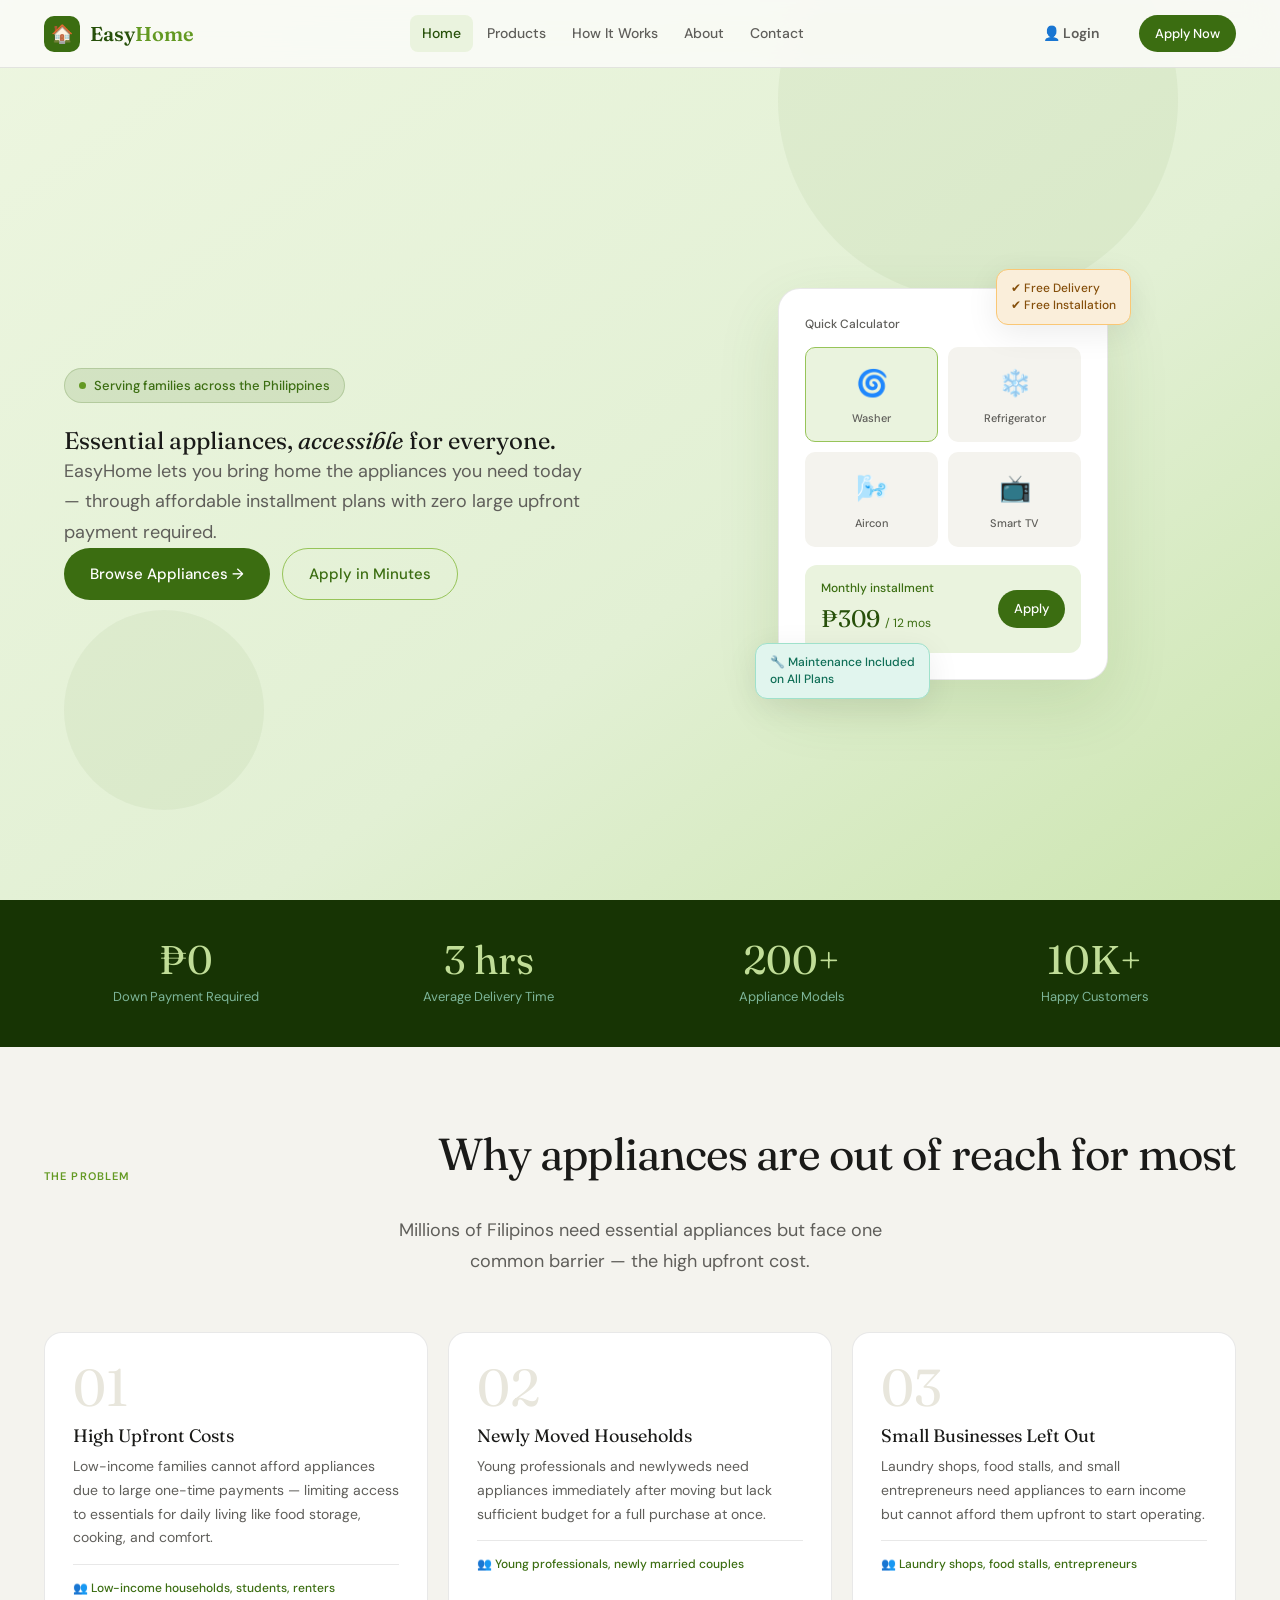
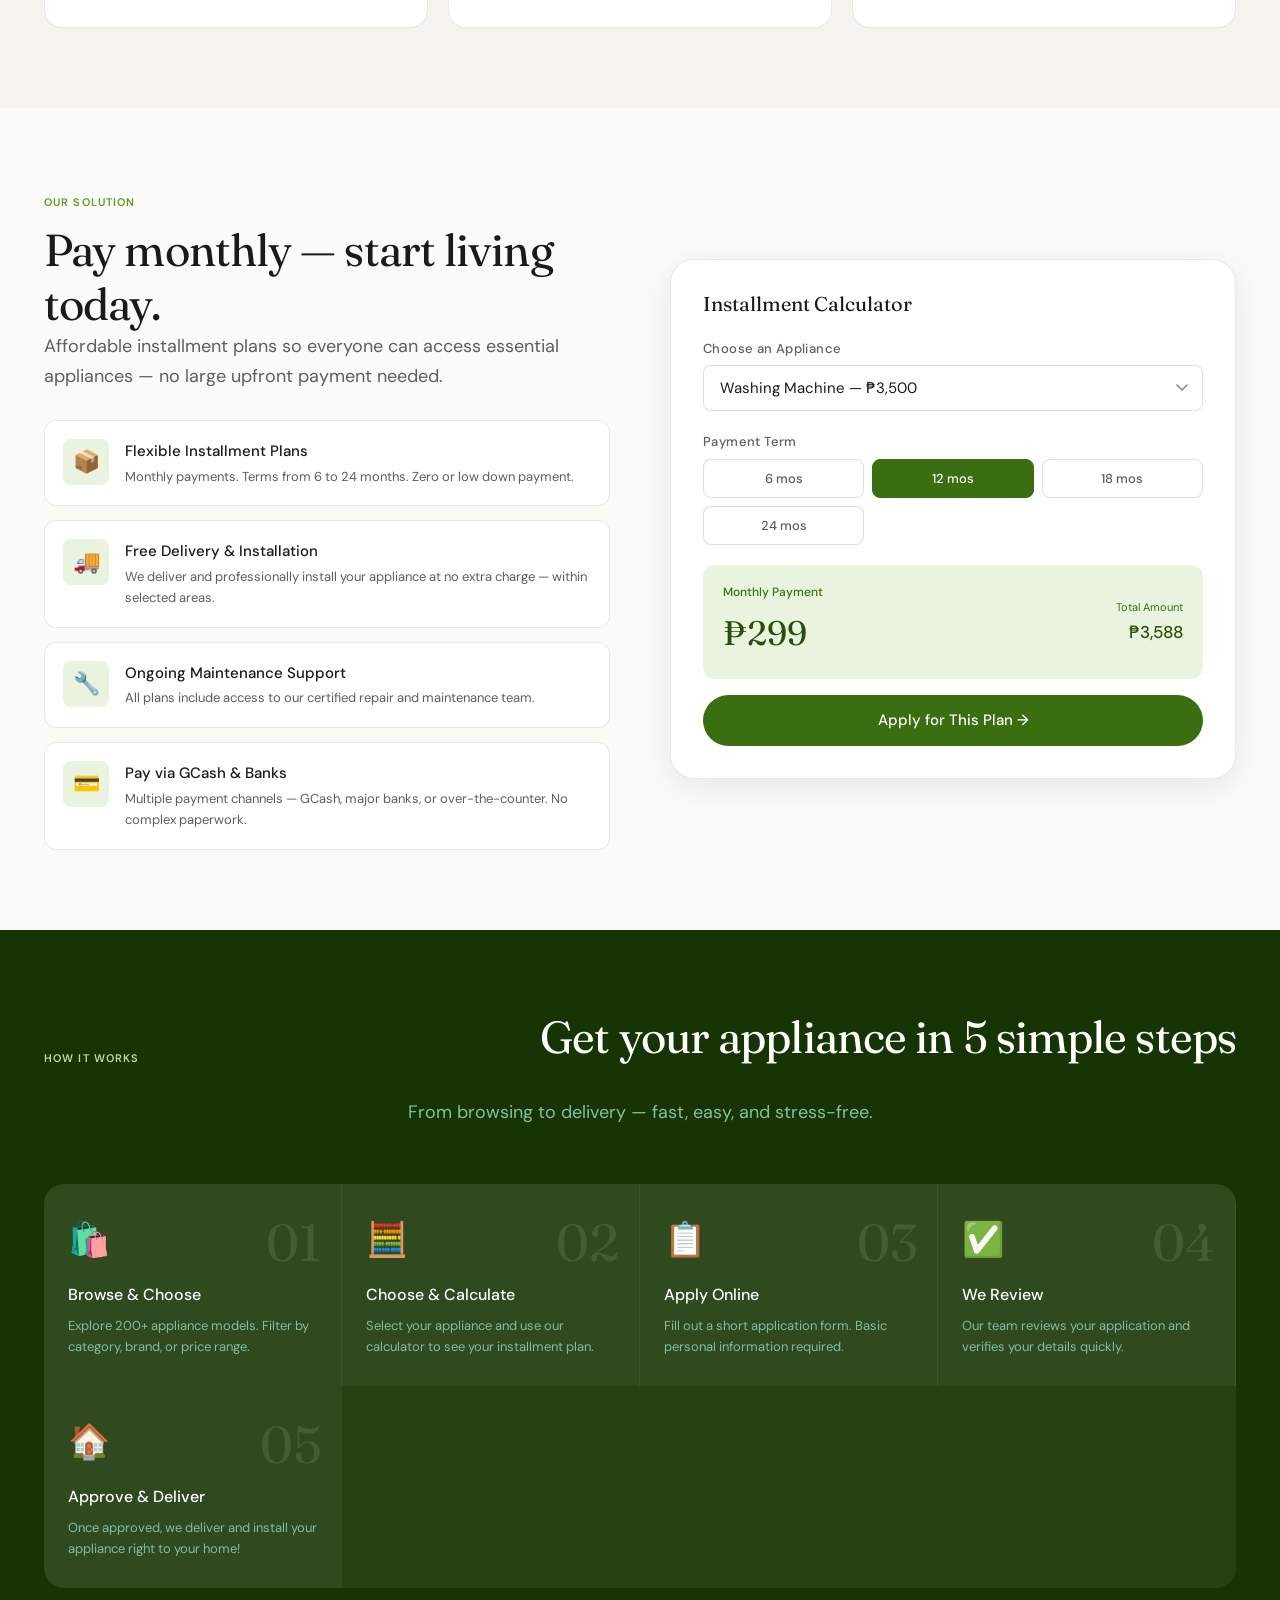
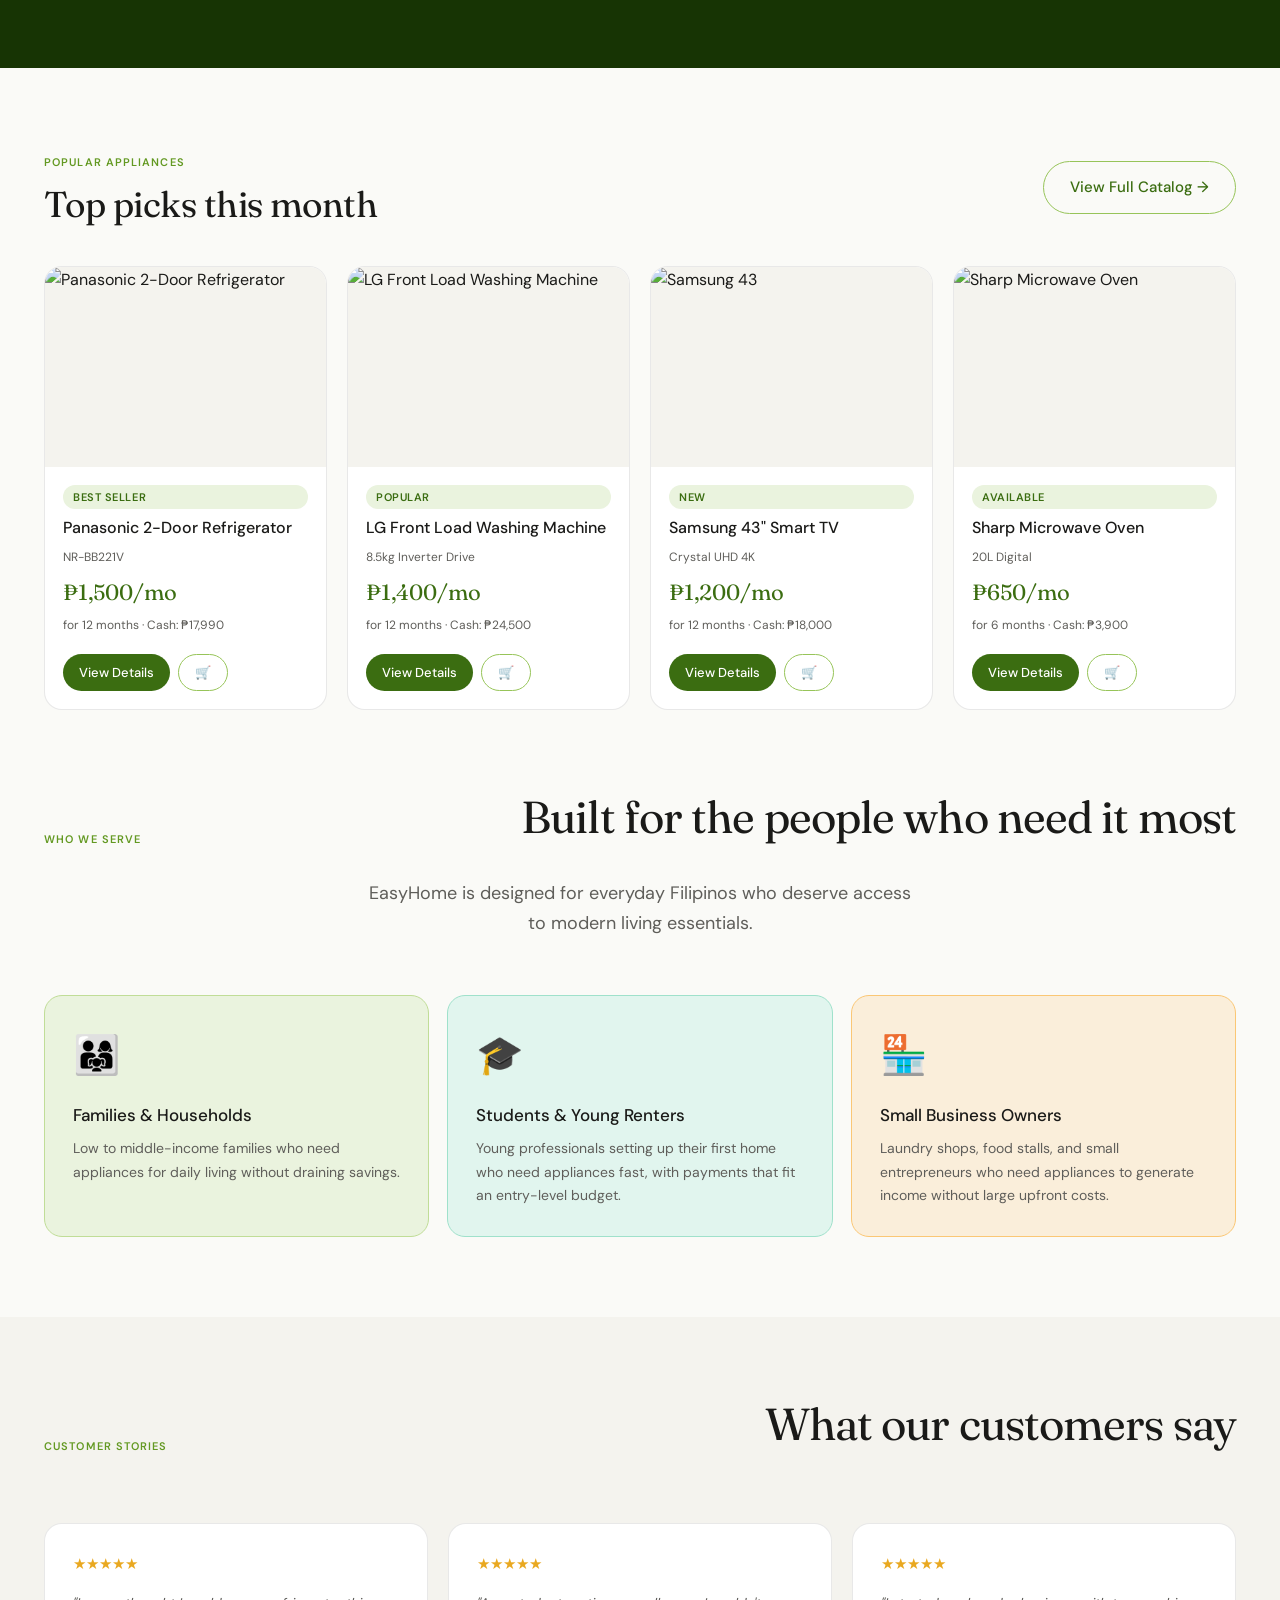
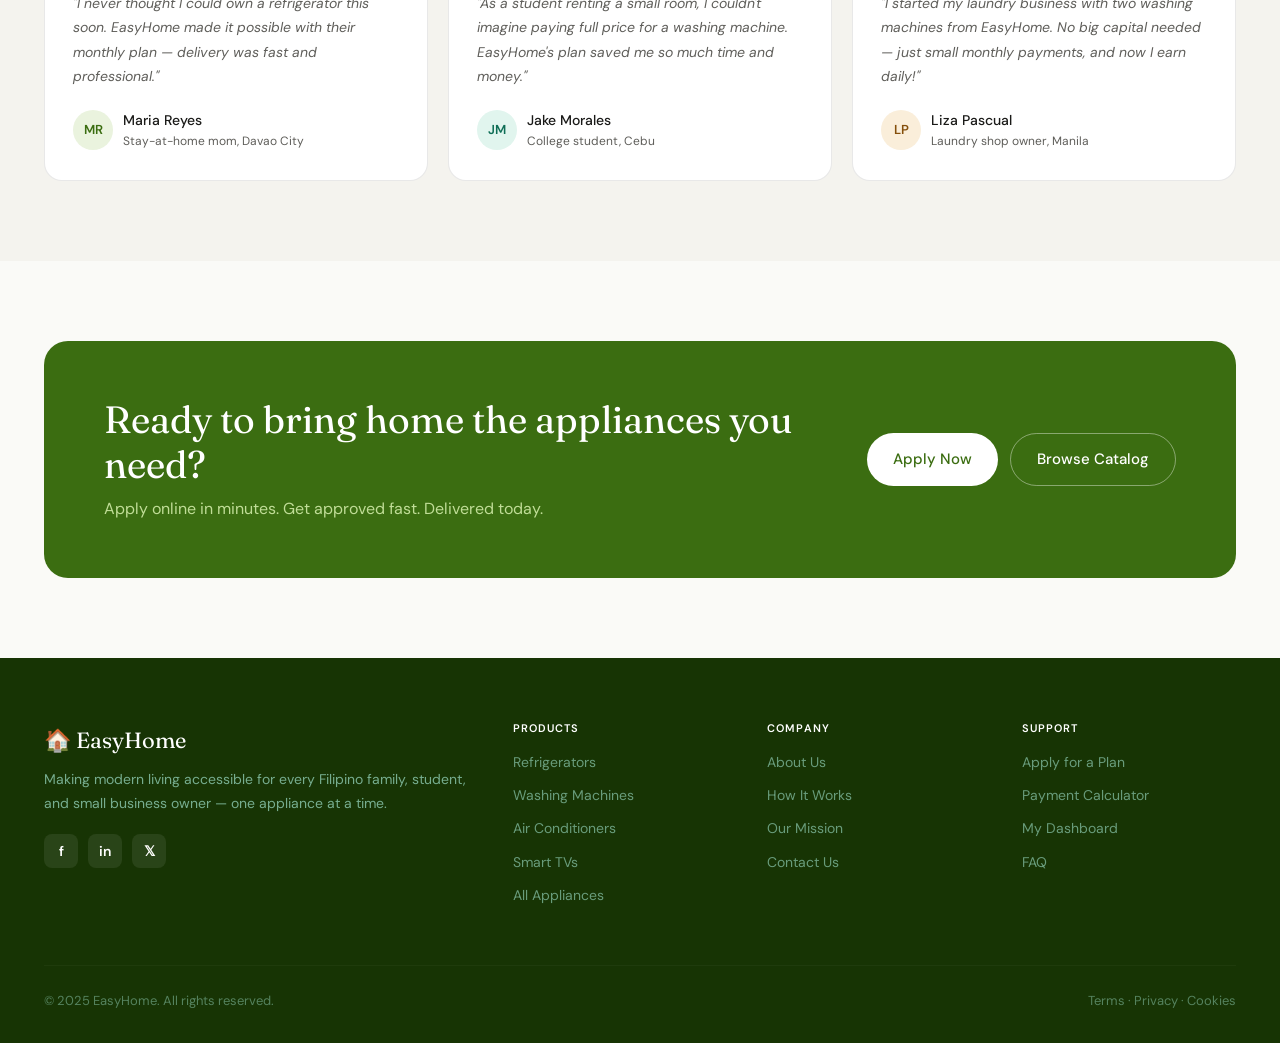
==== commit f4a05a56: "Update index.html" ====
--- a/index.html
+++ b/index.html
@@ -504,9 +504,9 @@
     <a class="nav-link" href="about.html">About</a>
     <a class="nav-link" href="contact.html">Contact</a>
     <div class="mobile-menu-divider"></div>
-    <a class="nav-link" href="login.html">Login</a>
+    <a class="nav-link" href="login.html"><span style="margin-right:8px;">👤</span>Login</a>
     <a class="btn btn-primary btn-sm" href="apply.html" onclick="return ensureAuth('apply.html')"
-      style="margin-top:8px;width:fit-content;">Apply Now →</a>
+      style="margin-top:8px;">Apply Now →</a>
   </div>
 
   <!-- HERO -->
@@ -921,7 +921,7 @@
         <div class="product-monthly">for ${a.term} months · Cash: ₱${a.price.toLocaleString()}</div>
       </div>
       <div class="product-actions">
-        <a class="btn btn-primary btn-sm" style="flex:1;" href="product.html?id=${a.id}">View Details</a>
+        <a class="btn btn-primary btn-sm" style="flex:auto 0 auto;" href="product.html?id=${a.id}">View Details</a>
         <button class="btn btn-secondary btn-sm" onclick="if (ensureAuth('index.html')) Cart.add(${JSON.stringify(a)})">🛒</button>
       </div>
     </div>
--- a/shared.css
+++ b/shared.css
@@ -242,7 +242,9 @@
   display: flex;
   align-items: center;
   gap: 8px;
-  flex-shrink: 0
+  flex-shrink: 0;
+  flex-wrap: wrap;
+  justify-content: flex-end;
 }
 
 .nav-icon-btn {
@@ -345,10 +347,10 @@
   background: var(--nav-bg);
   backdrop-filter: blur(16px);
   z-index: 999;
-  padding: calc(var(--nav-h) + 12px) 20px 20px;
+  padding: calc(var(--nav-h) + 12px) 16px 28px;
   overflow-y: auto;
   flex-direction: column;
-  gap: 2px;
+  gap: 14px;
   transform: translateY(-12px);
   opacity: 0;
   transition: transform 0.25s, opacity 0.25s
@@ -361,10 +363,11 @@
 
 .mobile-menu .nav-link {
   display: block;
-  padding: 11px 14px;
-  font-size: 15px;
-  border-radius: 10px;
+  padding: 14px 16px;
+  font-size: 16px;
+  border-radius: 12px;
   transition: background var(--transition), color var(--transition);
+  min-width: 0;
 }
 
 .mobile-menu .nav-link.active {
@@ -372,10 +375,19 @@
   color: var(--g800);
 }
 
+.mobile-menu .btn,
+.mobile-menu .btn-nav-primary,
+.mobile-menu .btn-secondary,
+.mobile-menu .btn-sm {
+  width: 100%;
+  justify-content: center;
+  min-width: 0;
+}
+
 .mobile-menu-divider {
   height: 1px;
   background: var(--border);
-  margin: 8px 0
+  margin: 12px 0
 }
 
 /* SETTINGS PANEL */
@@ -1620,12 +1632,31 @@
     display: none
   }
 
-  .btn-nav-primary {
-    display: none
+  .nav-actions {
+    flex: 1;
+    min-width: 0;
+    justify-content: flex-end;
+    flex-wrap: nowrap;
+  }
+
+  .nav-actions .nav-link,
+  .nav-actions .btn,
+  .nav-actions .nav-user-btn {
+    display: none !important;
   }
 
   .hamburger {
     display: flex
+  }
+
+  .btn {
+    width: 100%;
+    justify-content: center;
+    min-width: 0;
+  }
+
+  .btn-sm {
+    width: 100%;
   }
 
   .grid-2,
@@ -1693,17 +1724,33 @@
     padding: 0 16px
   }
 
+  .btn {
+    padding: 12px 18px;
+    font-size: 14px;
+    width: 100%;
+  }
+
+  .btn-sm {
+    padding: 8px 12px;
+    font-size: 12px;
+    width: 100%;
+  }
+
+  .mobile-menu .nav-link {
+    padding: 16px 16px;
+  }
+
+  .mobile-menu .btn,
+  .mobile-menu .btn-nav-primary {
+    width: 100%;
+  }
+
   .grid-4 {
     grid-template-columns: 1fr
   }
 
   .stats-grid {
     grid-template-columns: 1fr 1fr
-  }
-
-  .btn {
-    padding: 11px 20px;
-    font-size: 14px
   }
 
   .nav-inner {
